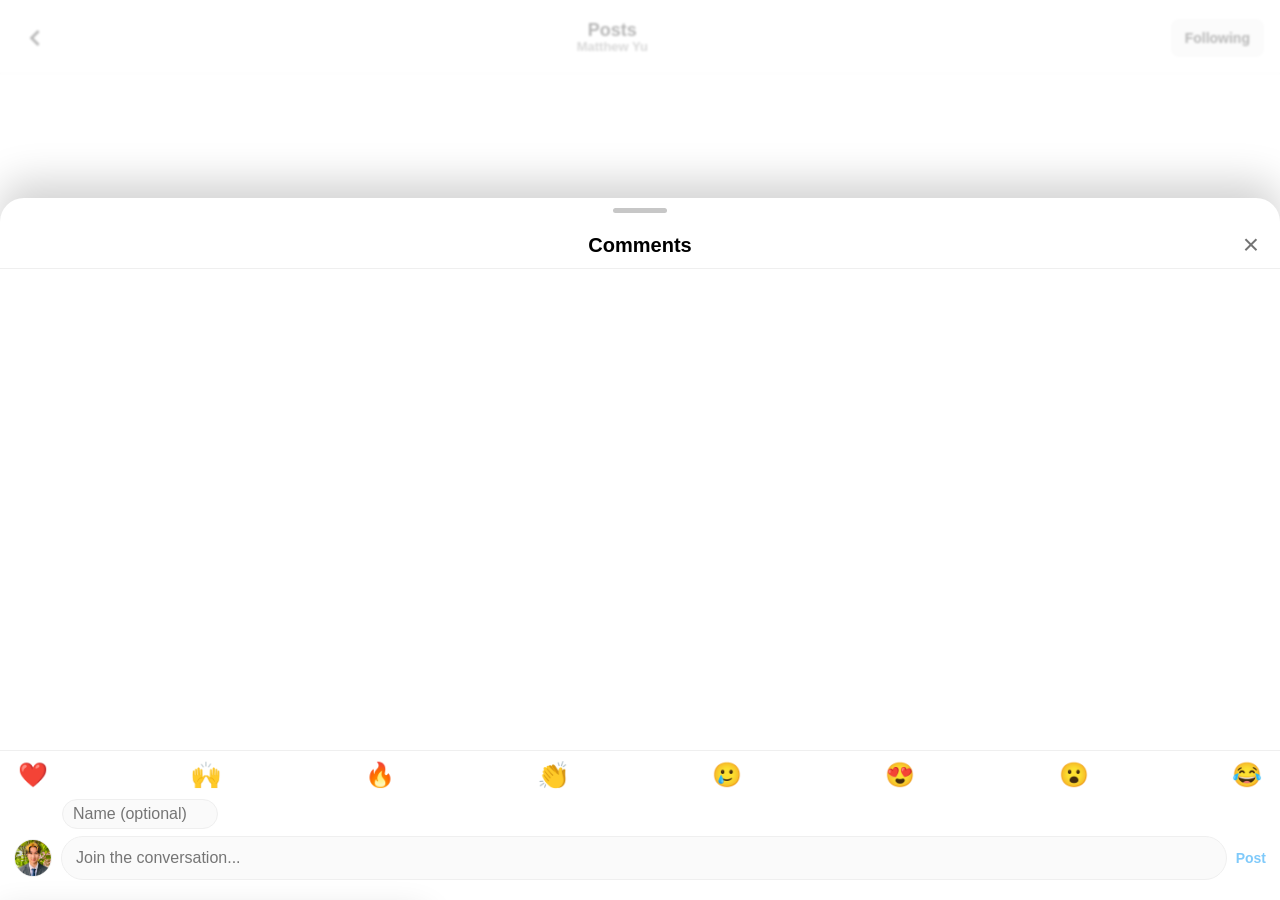
==== index.html @ 0cb87149 "Redesign about section" ====
<!DOCTYPE html>
<html lang="en">
<head>
  <meta charset="UTF-8">
  <meta name="viewport" content="width=device-width, initial-scale=1.0">
  <title>Matthew Yu • Portfolio</title>
  <link rel="icon" type="image/png" href="favicon.png">
  <link rel="stylesheet" href="style.css?v=20260606-about">
  <!-- Link to Google Fonts for modern typography -->
  <link href="https://fonts.googleapis.com/css2?family=Outfit:wght@300;400;500;600;700&family=Space+Grotesk:wght@400;500;600&display=swap" rel="stylesheet">
</head>
<body>

  <!-- Main Application Wrapper -->
  <div class="app-container">
    
    <!-- LEFT & CENTER: Portfolio Feed -->
    <main class="profile-section">
      <div class="profile-content">
        
        <!-- Profile Header -->
        <header class="profile-header">
          <div class="profile-main-row">
            <!-- Profile picture -->
            <div class="avatar-container">
              <div class="avatar-circle">
                <img class="profile-picture" src="profile_picture.jpg" alt="Matthew Yu profile picture">
              </div>
            </div>
            
            <!-- Profile Text -->
            <div class="profile-info">
              <div class="username-row">
                <h2 class="username">Matthew Yu</h2>
                <button class="btn-icon">
                  <svg viewBox="0 0 24 24" class="more-options-svg">
                    <circle cx="5" cy="12" r="1.5" />
                    <circle cx="12" cy="12" r="1.5" />
                    <circle cx="19" cy="12" r="1.5" />
                  </svg>
                </button>
              </div>
              
              <!-- Bio Name -->
              <div class="bio-container">
                <h1 class="full-name">余宁安 · Matthew Ningan Yu</h1>
              </div>

              <!-- Follower/Post Stats -->
              <ul class="stats-row">
                <li><span class="stat-count">4</span> posts</li>
                <li><span class="stat-count">∞</span> followers</li>
                <li><span class="stat-count">∞</span> following</li>
              </ul>
            </div>
          </div>
          
          <!-- Action Buttons Row (Below PFP and Username info) -->
          <div class="profile-buttons-row">
            <button class="btn btn-following" id="btn-resume">
              Download Resume
              <svg viewBox="0 0 24 24" class="arrow-down-svg"><path d="M12 16.5l-6-6h12z"/></svg>
            </button>
            <button class="btn btn-message" id="btn-dm-open">Message</button>
            <a class="btn btn-social" href="https://github.com/matthewninganyu" target="_blank" rel="noopener noreferrer" aria-label="View GitHub profile" title="GitHub">
              <svg viewBox="0 0 24 24" class="social-icon" aria-hidden="true">
                <path fill="currentColor" d="M12 .5A12 12 0 008.2 23.88c.6.11.82-.26.82-.58v-2.03c-3.34.73-4.04-1.61-4.04-1.61-.55-1.39-1.34-1.76-1.34-1.76-1.09-.75.08-.73.08-.73 1.21.08 1.85 1.24 1.85 1.24 1.07 1.84 2.82 1.31 3.5 1 .11-.78.42-1.31.76-1.61-2.67-.3-5.47-1.33-5.47-5.93 0-1.31.47-2.38 1.24-3.22-.12-.3-.54-1.52.12-3.18 0 0 1.01-.32 3.3 1.23a11.5 11.5 0 016 0c2.29-1.55 3.3-1.23 3.3-1.23.66 1.66.24 2.88.12 3.18.77.84 1.24 1.91 1.24 3.22 0 4.61-2.81 5.63-5.48 5.93.43.37.81 1.1.81 2.22v3.29c0 .32.22.69.82.58A12 12 0 0012 .5z"/>
              </svg>
            </a>
            <a class="btn btn-social" href="https://www.linkedin.com/in/matthew-yu-72019839b/" target="_blank" rel="noopener noreferrer" aria-label="View LinkedIn profile" title="LinkedIn">
              <svg viewBox="0 0 24 24" class="social-icon" aria-hidden="true">
                <path fill="currentColor" d="M20.45 20.45h-3.56v-5.57c0-1.33-.02-3.04-1.85-3.04-1.86 0-2.14 1.45-2.14 2.94v5.67H9.35V9h3.41v1.56h.05c.47-.9 1.64-1.85 3.37-1.85 3.6 0 4.27 2.37 4.27 5.46v6.28zM5.34 7.43a2.06 2.06 0 110-4.12 2.06 2.06 0 010 4.12zM7.12 20.45H3.56V9h3.56v11.45zM22.22 0H1.77C.79 0 0 .77 0 1.72v20.56C0 23.23.79 24 1.77 24h20.45c.98 0 1.78-.77 1.78-1.72V1.72C24 .77 23.2 0 22.22 0z"/>
              </svg>
            </a>
          </div>

          <!-- Bio Text (Matthew Yu Details) -->
          <div class="profile-bio-details">
            <p class="bio-text">
              <strong>Matthew Yu</strong><br>
              Software Engineer • ML & Intelligent Systems<br>
              Building predictive pipelines, RAG frameworks, and interactive models.
            </p>
          </div>
        </header>

        <!-- Feed Grid Tabs Navbar -->
        <div class="feed-tabs">
          <button class="tab-item active" data-tab="posts">
            <svg viewBox="0 0 24 24" class="tab-icon">
              <rect x="3" y="3" width="18" height="18" rx="1" fill="none" stroke="currentColor" stroke-width="2" />
              <line x1="10" y1="3" x2="10" y2="21" stroke="currentColor" stroke-width="2" />
              <line x1="15" y1="3" x2="15" y2="21" stroke="currentColor" stroke-width="2" />
              <line x1="3" y1="10" x2="21" y2="10" stroke="currentColor" stroke-width="2" />
              <line x1="3" y1="15" x2="21" y2="15" stroke="currentColor" stroke-width="2" />
            </svg>
            POSTS
          </button>
          <button class="tab-item" data-tab="about">
            <svg viewBox="0 0 24 24" class="tab-icon">
              <path d="M12 2a5 5 0 100 10 5 5 0 000-10z" fill="none" stroke="currentColor" stroke-width="2"/>
              <path d="M4 22a8 8 0 0116 0" fill="none" stroke="currentColor" stroke-width="2" />
            </svg>
            ABOUT
          </button>
        </div>

        <!-- Main Posts Grid -->
        <div class="posts-grid" id="grid-posts">
          <!-- Post 1: ScoreShift -->
          <div class="grid-post-card" data-project="scoreshift">
            <div class="card-media">
              <div class="score-card-bg score-card-logo-cover">
                <div class="score-logo-lockup" aria-label="ScoreShift">
                  <img class="score-logo-icon" src="ScoreShift/logo.png" alt="ScoreShift logo">
                  <span class="score-logo-wordmark">ScoreShift</span>
                </div>
              </div>
            </div>
            <div class="card-overlay">
              <div class="overlay-stat">
                <svg viewBox="0 0 24 24" class="overlay-stat-icon"><path d="M12 21.35l-1.45-1.32C5.4 15.36 2 12.28 2 8.5 2 5.42 4.42 3 7.5 3c1.74 0 3.41.81 4.5 2.09C13.09 3.81 14.76 3 16.5 3 19.58 3 22 5.42 22 8.5c0 3.78-3.4 6.86-8.55 11.54L12 21.35z" fill="currentColor"/></svg>
                <span class="stat-val">1.2k</span>
              </div>

            </div>
          </div>

          <!-- Post 2: HavenIQ HVAC Model -->
          <div class="grid-post-card" data-project="hvac-model">
            <div class="card-media model-theme">
              <div class="model-card-bg">
                <div class="chart-line"></div>
                <div class="chart-dot d1"></div>
                <div class="chart-dot d2"></div>
                <div class="chart-dot d3"></div>
                <div class="r2-badge">R² = 0.949</div>
                <div class="project-tag">XGBoost HVAC</div>
              </div>
            </div>
            <div class="card-overlay">
              <div class="overlay-stat">
                <svg viewBox="0 0 24 24" class="overlay-stat-icon"><path d="M12 21.35l-1.45-1.32C5.4 15.36 2 12.28 2 8.5 2 5.42 4.42 3 7.5 3c1.74 0 3.41.81 4.5 2.09C13.09 3.81 14.76 3 16.5 3 19.58 3 22 5.42 22 8.5c0 3.78-3.4 6.86-8.55 11.54L12 21.35z" fill="currentColor"/></svg>
                <span class="stat-val">840</span>
              </div>

            </div>
          </div>

          <!-- Post 3: HavenIQ HVAC RAG System -->
          <div class="grid-post-card" data-project="hvac-rag">
            <div class="card-media rag-theme">
              <div class="rag-card-bg">
                <div class="vector-network"></div>
                <div class="database-icon"></div>
                <div class="retrieval-query">Vector Search</div>
                <div class="project-tag">HVAC RAG</div>
              </div>
            </div>
            <div class="card-overlay">
              <div class="overlay-stat">
                <svg viewBox="0 0 24 24" class="overlay-stat-icon"><path d="M12 21.35l-1.45-1.32C5.4 15.36 2 12.28 2 8.5 2 5.42 4.42 3 7.5 3c1.74 0 3.41.81 4.5 2.09C13.09 3.81 14.76 3 16.5 3 19.58 3 22 5.42 22 8.5c0 3.78-3.4 6.86-8.55 11.54L12 21.35z" fill="currentColor"/></svg>
                <span class="stat-val">950</span>
              </div>

            </div>
          </div>

          <!-- Post 4: AlphaZero Othello Engine -->
          <div class="grid-post-card" data-project="othello-az">
            <div class="card-media othello-theme">
              <div class="othello-card-bg">
                <div class="othello-board">
                  <div class="ob-cell val-w"></div>
                  <div class="ob-cell val-b"></div>
                  <div class="ob-cell val-b"></div>
                  <div class="ob-cell val-w"></div>
                </div>
                <div class="project-tag">AlphaZero Othello</div>
              </div>
            </div>
            <div class="card-overlay">
              <div class="overlay-stat">
                <svg viewBox="0 0 24 24" class="overlay-stat-icon"><path d="M12 21.35l-1.45-1.32C5.4 15.36 2 12.28 2 8.5 2 5.42 4.42 3 7.5 3c1.74 0 3.41.81 4.5 2.09C13.09 3.81 14.76 3 16.5 3 19.58 3 22 5.42 22 8.5c0 3.78-3.4 6.86-8.55 11.54L12 21.35z" fill="currentColor"/></svg>
                <span class="stat-val">1.5k</span>
              </div>

            </div>
          </div>
        </div>

        <!-- About Me Section -->
        <section class="about-section hidden" id="grid-about">
          <div class="about-hero-card">
            <div class="about-hero-copy">
              <h2>Software Engineer</h2>
              <p>I build machine learning systems, data pipelines, and backend infrastructure.</p>
              <span>Currently studying Computer Engineering at the University of Waterloo.</span>
            </div>
            <div class="about-cube-visual" aria-hidden="true">
              <span class="cube cube-1"></span>
              <span class="cube cube-2"></span>
              <span class="cube cube-3"></span>
              <span class="cube cube-4"></span>
              <span class="cube cube-5"></span>
              <span class="cube cube-6"></span>
              <span class="cube cube-7"></span>
              <span class="cube cube-8"></span>
              <span class="cube cube-9"></span>
            </div>
          </div>

          <div class="about-skill-grid" aria-label="Technical skills">
            <article class="about-skill-card skill-pink">
              <div class="skill-card-heading">
                <span class="skill-icon">ML</span>
                <h3>Machine Learning</h3>
              </div>
              <ul>
                <li>PyTorch</li>
                <li>XGBoost</li>
                <li>Scikit-Learn</li>
                <li>Time-Series Forecasting</li>
              </ul>
            </article>

            <article class="about-skill-card skill-green">
              <div class="skill-card-heading">
                <span class="skill-icon">API</span>
                <h3>Backend Systems</h3>
              </div>
              <ul>
                <li>FastAPI</li>
                <li>Python</li>
                <li>SQL</li>
                <li>REST APIs</li>
              </ul>
            </article>

            <article class="about-skill-card skill-blue">
              <div class="skill-card-heading">
                <span class="skill-icon">CL</span>
                <h3>Cloud &amp; Infra</h3>
              </div>
              <ul>
                <li>AWS Lambda</li>
                <li>ECS</li>
                <li>Docker</li>
                <li>BigQuery</li>
              </ul>
            </article>

            <article class="about-skill-card skill-purple">
              <div class="skill-card-heading">
                <span class="skill-icon">AI</span>
                <h3>AI Applications</h3>
              </div>
              <ul>
                <li>RAG</li>
                <li>LangGraph</li>
                <li>Qdrant</li>
                <li>LLM Workflows</li>
              </ul>
            </article>

            <article class="about-skill-card skill-orange">
              <div class="skill-card-heading">
                <span class="skill-icon">PD</span>
                <h3>Product Development</h3>
              </div>
              <ul>
                <li>Next.js</li>
                <li>Supabase</li>
                <li>Stripe</li>
                <li>Full-Stack Apps</li>
              </ul>
            </article>

            <article class="about-skill-card skill-slate">
              <div class="skill-card-heading">
                <span class="skill-icon">TW</span>
                <h3>Tools &amp; Workflow</h3>
              </div>
              <ul>
                <li>Git / GitHub</li>
                <li>Docker</li>
                <li>Postman</li>
                <li>CI/CD</li>
              </ul>
            </article>
          </div>
        </section>

        <!-- Footer Links Area -->
        <footer class="site-footer">
          <div class="footer-links">
            <a href="#">Projects</a>
            <a href="#">Experience</a>
            <a href="#">Machine Learning</a>
            <a href="#">Backend Systems</a>
            <a href="#">Research</a>
            <a href="#">Resume</a>
            <a href="#">Contact</a>
            <a href="https://github.com/matthewninganyu" target="_blank" rel="noopener noreferrer">GitHub</a>
            <a href="https://www.linkedin.com/in/matthew-yu-72019839b/" target="_blank" rel="noopener noreferrer">LinkedIn</a>
            <a href="#">Portfolio Notes</a>
          </div>
          <div class="footer-copyright">
            <span>&copy; 2026 Matthew Yu Portfolio</span>
          </div>
        </footer>

      </div>
    </main>

    <div class="chat-drawer-backdrop" id="chat-drawer-backdrop" aria-hidden="true"></div>

    <!-- RIGHT: Portfolio Chatbot Drawer -->
    <aside class="chat-sidebar" id="dm-chatbot" aria-hidden="true">
      <div class="chat-header">
        <div class="header-user-info">
          <!-- Back arrow closes the chat drawer -->
          <button class="btn-icon" id="btn-dm-close" aria-label="Close chat">
            <svg viewBox="0 0 24 24" class="nav-arrow-svg"><path d="M15.41 16.58L10.83 12l4.58-4.58L14 6l-6 6 6 6z" fill="currentColor"/></svg>
          </button>
          
          <div class="chat-avatar-circle">
            <img class="profile-picture" src="profile_picture.jpg" alt="Matthew Yu profile picture">
          </div>
          
          <div class="header-text">
            <span class="header-username">Matthew Yu</span>
            <span class="header-status"><span class="online-dot"></span>Online</span>
          </div>
        </div>
        
        <div class="header-controls">
          <button class="btn-icon">
            <svg viewBox="0 0 24 24" class="dm-action-icon"><path d="M12 2A10 10 0 1022 12 10 10 0 0012 2zm0 18a8 8 0 118-8 8 8 0 01-8 8zm1-13h-2v6h2zm0 8h-2v2h2z" fill="currentColor"/></svg>
          </button>
        </div>
      </div>

      <!-- Messages Stream -->
      <div class="messages-container" id="chat-messages">
        
        <!-- Welcome Card/Profile Header in DM -->
        <div class="chat-profile-card">
          <div class="chat-card-avatar">
            <img class="profile-picture" src="profile_picture.jpg" alt="Matthew Yu profile picture">
          </div>
          <h3>Matthew Yu</h3>
          <p class="sub-profile-label">Matthew Yu • Portfolio Assistant</p>
          <span class="chat-badge">∞ followers • 4 posts</span>
          <button class="btn-chat-action" id="btn-view-profile-dm">View Profile</button>
        </div>

        <!-- Time stamp divider -->
        <div class="chat-time-divider">TODAY, 12:00 AM</div>

        <!-- Initial Message from Bot -->
        <div class="message msg-received">
          <div class="msg-avatar">
            <img class="profile-picture" src="profile_picture.jpg" alt="Matthew Yu profile picture">
          </div>
          <div class="msg-bubble">
            Hi! I am Matthew's RAG portfolio assistant. Ask me anything about his technical experience, or ask questions about these projects:<br><br>
            • <strong>ScoreShift</strong> (Music Transposition)<br>
            • <strong>HavenIQ HVAC Model</strong> (XGBoost/PyTorch)<br>
            • <strong>HavenIQ HVAC RAG</strong> (Qdrant anomaly explainer)<br>
            • <strong>AlphaZero Othello Engine</strong>
          </div>
        </div>

      </div>

      <!-- Bottom Chat Input Panel -->
      <div class="chat-input-bar">
        <button class="input-action-btn" id="btn-chat-emoji" data-emoji-target="chat-input-field" aria-label="Choose emoji">
          <svg viewBox="0 0 24 24" class="input-svg-icon"><path d="M12 2a10 10 0 1010 10A10 10 0 0012 2zm0 18a8 8 0 118-8 8 8 0 01-8 8zm0-13a2.5 2.5 0 100 5 2.5 2.5 0 000-5zm-5 7.5a1 1 0 00-.8 1.6C7.5 17.8 9.6 19 12 19s4.5-1.2 5.8-2.9a1 1 0 00-.8-1.6z" fill="currentColor"/></svg>
        </button>
        <input type="text" id="chat-input-field" placeholder="Message..." autocomplete="off">
        
        <div class="input-right-actions">
          <button class="input-action-btn">
            <svg viewBox="0 0 24 24" class="input-svg-icon"><path d="M12 14a3 3 0 100-6 3 3 0 000 6zm5-6h-1.2l-.7-1.4A1 1 0 0014.2 6H9.8a1 1 0 00-.9.6L8.2 8H7a3 3 0 00-3 3v6a3 3 0 003 3h10a3 3 0 003-3v-6a3 3 0 00-3-3z" fill="currentColor"/></svg>
          </button>
          <button class="input-action-btn" id="btn-like-chat">
            <svg viewBox="0 0 24 24" class="input-svg-icon"><path d="M12 21.35l-1.45-1.32C5.4 15.36 2 12.28 2 8.5 2 5.42 4.42 3 7.5 3c1.74 0 3.41.81 4.5 2.09C13.09 3.81 14.76 3 16.5 3 19.58 3 22 5.42 22 8.5c0 3.78-3.4 6.86-8.55 11.54z" fill="currentColor"/></svg>
          </button>
        </div>
      </div>
    </aside>

  </div>

  <!-- OVERLAY DIALOG: Detailed Post Modal -->
  <div class="modal-overlay hidden" id="project-modal">
    <!-- Close button outside modal -->
    <button class="modal-close-btn" id="btn-modal-close">&times;</button>
    <button class="post-nav-btn post-nav-prev" id="btn-post-prev" aria-label="Previous post">
      <svg viewBox="0 0 24 24" class="post-nav-svg"><path d="M15.41 16.58L10.83 12l4.58-4.58L14 6l-6 6 6 6z" fill="currentColor"/></svg>
    </button>
    <button class="post-nav-btn post-nav-next" id="btn-post-next" aria-label="Next post">
      <svg viewBox="0 0 24 24" class="post-nav-svg"><path d="M8.59 16.58L13.17 12 8.59 7.41 10 6l6 6-6 6z" fill="currentColor"/></svg>
    </button>
    
    <div class="modal-wrapper">
      
      <!-- LEFT PANEL: Technical Image/Slide Gallery -->
      <div class="modal-media-panel">
        
        <!-- Slides Container -->
        <div class="carousel-container" id="modal-carousel-slides">
          <!-- Slides injected dynamically by JS -->
        </div>

        <!-- Left/Right Nav Arrows -->
        <button class="carousel-nav-btn nav-left" id="btn-carousel-left">
          <svg viewBox="0 0 24 24" class="arrow-svg"><path d="M15.41 16.58L10.83 12l4.58-4.58L14 6l-6 6 6 6z" fill="currentColor"/></svg>
        </button>
        <button class="carousel-nav-btn nav-right" id="btn-carousel-right">
          <svg viewBox="0 0 24 24" class="arrow-svg"><path d="M8.59 16.58L13.17 12 8.59 7.41 10 6l6 6-6 6z" fill="currentColor"/></svg>
        </button>

        <!-- Indicator dots at the bottom -->
        <div class="carousel-indicator-dots" id="modal-carousel-dots">
          <!-- Dots injected dynamically -->
        </div>

      </div>

      <!-- RIGHT PANEL: Information & Comments Feed -->
      <div class="modal-details-panel">
        <!-- Header -->
        <div class="details-header">
          <div class="header-user-avatar">
            <img class="profile-picture" src="profile_picture.jpg" alt="Matthew Yu profile picture">
          </div>
          <div class="header-username-info">
            <span class="dt-username">Matthew Yu</span>
            <span class="bullet-dot">&bull;</span>
            <button class="btn-inline-follow" id="btn-modal-follow">Following</button>
          </div>
          <button class="btn-icon">
            <svg viewBox="0 0 24 24" class="more-options-svg">
              <circle cx="5" cy="12" r="1.5" />
              <circle cx="12" cy="12" r="1.5" />
              <circle cx="19" cy="12" r="1.5" />
            </svg>
          </button>
        </div>

        <div class="details-comments-feed" id="modal-comments-feed" aria-live="polite">
          <div class="approved-comments-list" id="modal-approved-comments"></div>
        </div>

        <!-- Interactions & Statistics -->
        <div class="details-interactions">
          <div class="action-buttons-row">
            <div class="action-left">
              <button class="btn-icon-interact" id="btn-modal-like">
                <svg viewBox="0 0 24 24" class="heart-svg" id="modal-heart-svg"><path d="M12 21.35l-1.45-1.32C5.4 15.36 2 12.28 2 8.5 2 5.42 4.42 3 7.5 3c1.74 0 3.41.81 4.5 2.09C13.09 3.81 14.76 3 16.5 3 19.58 3 22 5.42 22 8.5c0 3.78-3.4 6.86-8.55 11.54L12 21.35z" fill="none" stroke="currentColor" stroke-width="2"/></svg>
              </button>
              <button class="btn-icon-interact">
                <svg viewBox="0 0 24 24" class="share-svg"><path d="M22 2L11 13M22 2l-7 20-4-9-9-4 20-7z" fill="none" stroke="currentColor" stroke-width="2"/></svg>
              </button>
            </div>
            <button class="btn-icon-interact" id="btn-modal-bookmark">
              <svg viewBox="0 0 24 24" class="bookmark-svg" id="modal-bookmark-svg"><path d="M19 21l-7-5-7 5V5a2 2 0 012-2h10a2 2 0 012 2z" fill="none" stroke="currentColor" stroke-width="2"/></svg>
            </button>
          </div>
          <div class="likes-count" id="modal-likes-count">Liked by luc4s.l1 and 108 others</div>
          <div class="post-date" id="modal-post-date">May 2, 2026</div>
        </div>

        <!-- Add Comment Panel -->
        <div class="comment-author-row">
          <input type="text" id="modal-comment-author" placeholder="Name (optional)" maxlength="30" autocomplete="name">
        </div>
        <div class="details-comment-input">
          <button class="smiley-btn" id="btn-comment-emoji" data-emoji-target="modal-comment-field" aria-label="Choose emoji">
            <svg viewBox="0 0 24 24" class="smiley-svg" aria-hidden="true">
              <circle cx="12" cy="12" r="9" fill="none" stroke="currentColor" stroke-width="2"/>
              <circle cx="9" cy="10" r="1.2" fill="currentColor"/>
              <circle cx="15" cy="10" r="1.2" fill="currentColor"/>
              <path d="M8.5 14.5c1 1.2 2.1 1.8 3.5 1.8s2.5-.6 3.5-1.8" fill="none" stroke="currentColor" stroke-width="1.8" stroke-linecap="round"/>
            </svg>
          </button>
          <input class="comment-honeypot" type="text" id="modal-comment-website" tabindex="-1" autocomplete="off" aria-hidden="true">
          <input type="text" id="modal-comment-field" placeholder="Add a comment...">
          <button class="post-comment-btn" id="btn-modal-post-comment">Post</button>
        </div>
        <div class="comment-submit-status" id="comment-submit-status" aria-live="polite"></div>

      </div>

    </div>
  </div>

  <!-- MOBILE: Instagram-style vertical post viewer -->
  <div class="mobile-post-viewer hidden" id="mobile-post-viewer" aria-hidden="true">
    <div class="mobile-post-topbar">
      <button class="mobile-icon-btn" id="btn-mobile-post-close" aria-label="Back to profile">
        <svg viewBox="0 0 24 24" class="mobile-back-svg"><path d="M15.41 16.58L10.83 12l4.58-4.58L14 6l-6 6 6 6z" fill="currentColor"/></svg>
      </button>
      <div class="mobile-post-title">
        <strong>Posts</strong>
        <span>Matthew Yu</span>
      </div>
      <button class="btn btn-mobile-follow">Following</button>
    </div>
    <div class="mobile-post-feed" id="mobile-post-feed"></div>
  </div>

  <!-- MOBILE: Comments bottom sheet -->
  <div class="mobile-comments-backdrop hidden" id="mobile-comments-backdrop"></div>
  <section class="mobile-comments-sheet hidden" id="mobile-comments-sheet" aria-label="Comments" aria-hidden="true">
    <div class="mobile-sheet-handle" aria-hidden="true"></div>
    <div class="mobile-comments-header">
      <h2>Comments</h2>
      <button class="mobile-icon-btn" id="btn-mobile-comments-close" aria-label="Close comments">&times;</button>
    </div>
    <div class="mobile-comments-list" id="mobile-comments-list" aria-live="polite"></div>
    <div class="mobile-comment-composer">
      <div class="mobile-emoji-strip" aria-label="Quick emoji reactions">
        <button type="button" data-mobile-emoji="❤️">❤️</button>
        <button type="button" data-mobile-emoji="🙌">🙌</button>
        <button type="button" data-mobile-emoji="🔥">🔥</button>
        <button type="button" data-mobile-emoji="👏">👏</button>
        <button type="button" data-mobile-emoji="🥲">🥲</button>
        <button type="button" data-mobile-emoji="😍">😍</button>
        <button type="button" data-mobile-emoji="😮">😮</button>
        <button type="button" data-mobile-emoji="😂">😂</button>
      </div>
      <div class="mobile-comment-author-row">
        <input type="text" id="mobile-comment-author" placeholder="Name (optional)" maxlength="30" autocomplete="name">
      </div>
      <div class="mobile-comment-input-row">
        <img class="profile-picture mobile-composer-avatar" src="profile_picture.jpg" alt="Matthew Yu profile picture">
        <input class="comment-honeypot" type="text" id="mobile-comment-website" tabindex="-1" autocomplete="off" aria-hidden="true">
        <input type="text" id="mobile-comment-field" placeholder="Join the conversation...">
        <button class="post-comment-btn" id="btn-mobile-post-comment">Post</button>
      </div>
      <div class="comment-submit-status mobile-comment-status" id="mobile-comment-submit-status" aria-live="polite"></div>
    </div>
  </section>

  <!-- Reusable Emoji Picker -->
  <div class="emoji-picker hidden" id="emoji-picker" role="dialog" aria-label="Emoji picker">
    <div class="emoji-search-wrap">
      <svg viewBox="0 0 24 24" class="emoji-search-icon"><path d="M21 21l-4.35-4.35M10.5 18a7.5 7.5 0 100-15 7.5 7.5 0 000 15z" fill="none" stroke="currentColor" stroke-width="2" stroke-linecap="round"/></svg>
      <input type="text" id="emoji-search" placeholder="Search emoji" autocomplete="off">
    </div>
    <div class="emoji-scroll" id="emoji-scroll"></div>
  </div>

  <!-- Core application logic script -->
  <script src="app.js?v=20260606-about"></script>
</body>
</html>
---- style.css ----
/* Portfolio Web Light Theme Custom Styling */
:root {
  --bg-primary: #ffffff;
  --bg-secondary: #fafafa;
  --border-primary: #dbdbdb;
  --border-secondary: #efefef;
  --text-primary: #000000;
  --text-secondary: #737373;
  --link-color: #00376b;
  --accent-color: #0095f6;
  --accent-hover: #1877f2;
  --btn-bg: #efefef;
  --btn-hover: #dbdbdb;
  --mobile-browser-bottom-buffer: 64px;
  
  --system-font: -apple-system, BlinkMacSystemFont, "Segoe UI", Roboto, Helvetica, Arial, sans-serif;
  --header-font: 'Outfit', sans-serif;
  --code-font: 'Space Grotesk', monospace;
  
  --sidebar-width: 380px;
}

* {
  box-sizing: border-box;
  margin: 0;
  padding: 0;
}

body {
  font-family: var(--system-font);
  background-color: var(--bg-primary);
  color: var(--text-primary);
  overflow-x: hidden;
  height: 100vh;
}

/* App Container Layout */
.app-container {
  display: flex;
  width: 100vw;
  height: 100vh;
  overflow: hidden;
}

/* Left & Center Profile Feed Page */
.profile-section {
  flex: 1;
  height: 100vh;
  overflow-y: auto;
  background-color: var(--bg-primary);
  display: flex;
  justify-content: center;
  padding-bottom: 50px;
}

.profile-content {
  width: 100%;
  max-width: none;
  padding: 30px 96px 0;
}

/* Profile Header */
.profile-header {
  display: flex;
  flex-direction: column;
  max-width: 935px;
  width: 100%;
  margin: 0 auto 44px;
}

.profile-main-row {
  display: flex;
  align-items: center;
  width: 100%;
}

.avatar-container {
  flex-shrink: 0;
  display: flex;
  justify-content: center;
  align-items: center;
  margin-right: 30px;
}

.avatar-circle {
  width: 150px;
  height: 150px;
  border-radius: 50%;
  background-color: var(--border-secondary);
  border: 1px solid var(--border-primary);
  overflow: hidden;
  display: flex;
  justify-content: center;
  align-items: center;
}

.avatar-svg {
  width: 90px;
  height: 90px;
}

.profile-picture {
  width: 100%;
  height: 100%;
  display: block;
  object-fit: cover;
  object-position: center 35%;
}

.profile-info {
  flex-grow: 1;
  display: flex;
  flex-direction: column;
  justify-content: center;
}

.username-row {
  display: flex;
  align-items: center;
  margin-bottom: 12px;
  gap: 8px;
}

/* Action Buttons Row (Below PFP and Username info) */
.profile-buttons-row {
  display: flex;
  flex-wrap: wrap;
  gap: 8px;
  width: 100%;
  margin: 20px 0 16px;
}

.profile-buttons-row .btn {
  flex: 1;
  padding: 10px 16px; /* Slightly taller for a more premium tap area */
}

.profile-bio-details {
  width: 100%;
  margin-top: 4px;
}

.username {
  font-family: var(--header-font);
  font-size: 28px;
  font-weight: 300;
  line-height: 1.15;
  letter-spacing: 0;
  margin-right: 12px;
  overflow-wrap: anywhere;
}

.btn {
  border: none;
  border-radius: 8px;
  padding: 7px 16px;
  font-weight: 600;
  font-size: 14px;
  cursor: pointer;
  display: inline-flex;
  align-items: center;
  justify-content: center;
  transition: background-color 0.2s ease;
}

.btn-following {
  background-color: var(--btn-bg);
  color: var(--text-primary);
}

.btn-following:hover {
  background-color: var(--btn-hover);
}

.arrow-down-svg {
  width: 12px;
  height: 12px;
  margin-left: 6px;
  fill: currentColor;
}

.btn-message {
  background-color: var(--btn-bg);
  color: var(--text-primary);
}

.btn-message:hover {
  background-color: var(--btn-hover);
}

.btn-social {
  flex: 0 0 44px !important;
  width: 44px;
  min-width: 44px;
  padding: 10px !important;
  background-color: var(--btn-bg);
  color: var(--text-primary);
  text-decoration: none;
}

.btn-social:hover {
  background-color: var(--btn-hover);
}

.social-icon {
  width: 19px;
  height: 19px;
  display: block;
}

.btn-icon {
  background: none;
  border: none;
  cursor: pointer;
  padding: 8px;
  display: flex;
  align-items: center;
  justify-content: center;
  color: var(--text-primary);
}

.more-options-svg {
  width: 24px;
  height: 24px;
  fill: currentColor;
}

/* Stats Row */
.stats-row {
  display: flex;
  list-style: none;
  margin-bottom: 20px;
  gap: 40px;
  font-size: 16px;
}

.stat-count {
  font-weight: 600;
}

/* Bio */
.full-name {
  font-size: 16px;
  font-weight: 600;
  margin-bottom: 4px;
}

.bio-text {
  font-size: 14px;
  line-height: 1.5;
  color: var(--text-primary);
}

.bio-text span {
  color: var(--text-secondary);
}

/* Tabs */
.feed-tabs {
  display: flex;
  justify-content: center;
  border-top: 1px solid var(--border-secondary);
  margin-bottom: 0;
  gap: 60px;
}

.tab-item {
  background: none;
  border: none;
  border-top: 1px solid transparent;
  padding: 18px 0;
  font-size: 12px;
  font-weight: 600;
  letter-spacing: 1px;
  cursor: pointer;
  display: flex;
  align-items: center;
  gap: 6px;
  color: var(--text-secondary);
  margin-top: -1px;
  transition: color 0.2s ease;
}

.tab-item.active {
  border-top: 1px solid var(--text-primary);
  color: var(--text-primary);
}

.tab-icon {
  width: 12px;
  height: 12px;
}

/* Grid Layout */
.posts-grid {
  display: grid;
  grid-template-columns: repeat(3, minmax(0, 1fr));
  gap: 1px;
  padding-bottom: 60px;
}

.grid-post-card {
  position: relative;
  aspect-ratio: 1 / 1;
  background-color: var(--bg-secondary);
  cursor: pointer;
  overflow: hidden;
  transition: filter 0.2s ease;
}

.grid-post-card::after {
  content: "";
  position: absolute;
  top: 12px;
  right: 12px;
  width: 17px;
  height: 17px;
  border: 2px solid #ffffff;
  border-radius: 3px;
  box-shadow: -4px 4px 0 -1px #ffffff;
  opacity: 0.95;
  pointer-events: none;
}

/* Overlay on Hover */
.card-overlay {
  position: absolute;
  top: 0;
  left: 0;
  right: 0;
  bottom: 0;
  background-color: rgba(0, 0, 0, 0.3);
  display: flex;
  justify-content: center;
  align-items: center;
  gap: 30px;
  opacity: 0;
  transition: opacity 0.2s ease;
  color: #ffffff;
  font-weight: 600;
}

.grid-post-card:hover .card-overlay {
  opacity: 1;
}

.overlay-stat {
  display: flex;
  align-items: center;
  gap: 7px;
}

.overlay-stat-icon {
  width: 20px;
  height: 20px;
  fill: currentColor;
}

.stat-val {
  font-size: 16px;
}

/* Project Themed Media Cards */
.card-media {
  width: 100%;
  height: 100%;
  display: flex;
  justify-content: center;
  align-items: center;
  position: relative;
}

.project-tag {
  display: none;
  position: absolute;
  bottom: 12px;
  left: 12px;
  background-color: rgba(0, 0, 0, 0.7);
  color: #ffffff;
  padding: 4px 8px;
  border-radius: 4px;
  font-size: 11px;
  font-weight: 600;
  text-transform: uppercase;
  letter-spacing: 0.5px;
}

/* ScoreShift Visual Theme */
.music-theme {
  background: linear-gradient(135deg, #ff9a9e 0%, #fecfef 99%, #fecfef 100%);
}

.score-card-bg {
  width: 100%;
  height: 100%;
  position: relative;
  display: flex;
  justify-content: center;
  align-items: center;
}

.score-card-logo-cover {
  background-color: #f6f6f8;
  padding: clamp(18px, 4vw, 34px);
}

.score-logo-lockup {
  display: flex;
  align-items: center;
  justify-content: center;
  gap: clamp(8px, 2vw, 14px);
  max-width: 100%;
  min-width: 0;
}

.score-logo-icon {
  width: clamp(34px, 9vw, 58px);
  height: clamp(34px, 9vw, 58px);
  display: block;
  flex-shrink: 0;
  object-fit: contain;
}

.score-logo-wordmark {
  color: #6c63ff;
  font-family: var(--header-font);
  font-size: clamp(23px, 5.8vw, 43px);
  font-weight: 700;
  line-height: 1;
  letter-spacing: 0;
  white-space: nowrap;
}

.score-card-logo-cover .musical-note,
.score-card-logo-cover .project-tag {
  display: none;
}

.stave-lines {
  position: absolute;
  width: 80%;
  height: 40px;
  border-top: 1px solid rgba(0,0,0,0.15);
  border-bottom: 1px solid rgba(0,0,0,0.15);
  display: flex;
  flex-direction: column;
  justify-content: space-evenly;
}

.stave-lines::before, .stave-lines::after {
  content: '';
  height: 1px;
  background-color: rgba(0,0,0,0.15);
}

.musical-note {
  font-size: 64px;
  position: relative;
  z-index: 2;
  filter: drop-shadow(2px 4px 6px rgba(0,0,0,0.1));
}

.c-note {
  transform: translate(-20px, -10px);
}

.f-note {
  transform: translate(25px, 15px) rotate(15deg);
}

/* HVAC Model Visual Theme */
.model-theme {
  background: linear-gradient(135deg, #a1c4fd 0%, #c2e9fb 100%);
}

.model-card-bg {
  width: 100%;
  height: 100%;
  position: relative;
  display: flex;
  justify-content: center;
  align-items: center;
}

.chart-line {
  position: absolute;
  width: 70%;
  height: 4px;
  background-color: var(--accent-color);
  transform: rotate(-15deg);
  box-shadow: 0 4px 10px rgba(0, 149, 246, 0.4);
}

.chart-dot {
  position: absolute;
  width: 14px;
  height: 14px;
  background-color: #ffffff;
  border: 3px solid var(--accent-color);
  border-radius: 50%;
}

.chart-dot.d1 { transform: translate(-60px, 15px); }
.chart-dot.d2 { transform: translate(0, 0); }
.chart-dot.d3 { transform: translate(60px, -15px); }

.r2-badge {
  position: absolute;
  top: 15px;
  right: 15px;
  background-color: #ffffff;
  color: var(--text-primary);
  border: 1px solid var(--border-primary);
  padding: 4px 8px;
  border-radius: 12px;
  font-size: 11px;
  font-weight: 700;
  font-family: var(--code-font);
}

/* HVAC RAG Visual Theme */
.rag-theme {
  background: linear-gradient(135deg, #cfd9df 0%, #e2ebf0 100%);
}

.rag-card-bg {
  width: 100%;
  height: 100%;
  position: relative;
  display: flex;
  justify-content: center;
  align-items: center;
}

.retrieval-query {
  font-family: var(--code-font);
  font-size: 14px;
  font-weight: 500;
  background: #ffffff;
  color: #333333;
  padding: 8px 12px;
  border-radius: 6px;
  border: 1px solid var(--border-primary);
  box-shadow: 0 6px 15px rgba(0,0,0,0.06);
}

/* Othello Visual Theme */
.othello-theme {
  background: linear-gradient(135deg, #134e5e 0%, #71b280 100%);
}

.othello-card-bg {
  width: 100%;
  height: 100%;
  position: relative;
  display: flex;
  justify-content: center;
  align-items: center;
}

.othello-board {
  display: grid;
  grid-template-columns: repeat(2, 45px);
  grid-template-rows: repeat(2, 45px);
  gap: 3px;
  background-color: #0b3d2c;
  padding: 6px;
  border-radius: 4px;
  box-shadow: 0 8px 24px rgba(0,0,0,0.2);
}

.ob-cell {
  background-color: #1e6d4f;
  border-radius: 2px;
  display: flex;
  justify-content: center;
  align-items: center;
  position: relative;
}

.ob-cell::after {
  content: '';
  width: 32px;
  height: 32px;
  border-radius: 50%;
  box-shadow: inset -1px -2px 4px rgba(0,0,0,0.4);
}

.ob-cell.val-w::after {
  background-color: #ffffff;
}

.ob-cell.val-b::after {
  background-color: #111111;
}

/* About Me */
.about-section {
  padding: 34px 0 64px;
}

.about-hero-card {
  min-height: 205px;
  display: grid;
  grid-template-columns: minmax(0, 1.45fr) minmax(160px, 0.8fr);
  align-items: center;
  gap: 24px;
  margin-bottom: 26px;
  padding: 26px 30px;
  border: 1px solid rgba(219, 219, 219, 0.78);
  border-radius: 8px;
  background:
    radial-gradient(circle at 88% 20%, rgba(117, 99, 255, 0.16), transparent 30%),
    linear-gradient(135deg, #ffffff 0%, #f7fbff 48%, #fff5f7 100%);
  box-shadow: 0 14px 32px rgba(15, 23, 42, 0.06);
  overflow: hidden;
}

.about-hero-copy {
  min-width: 0;
}

.about-hero-copy h2 {
  font-family: var(--header-font);
  font-size: 26px;
  font-weight: 700;
  line-height: 1.12;
  margin-bottom: 12px;
  color: var(--text-primary);
}

.about-hero-copy p {
  max-width: 480px;
  font-size: 15px;
  font-weight: 600;
  line-height: 1.45;
  color: #111827;
  margin-bottom: 16px;
}

.about-hero-copy span {
  display: block;
  max-width: 450px;
  font-size: 13px;
  line-height: 1.5;
  color: #3f4655;
}

.about-cube-visual {
  position: relative;
  height: 150px;
  min-width: 170px;
}

.cube {
  position: absolute;
  width: 34px;
  height: 34px;
  border-radius: 5px;
  transform: rotate(45deg);
  background: linear-gradient(135deg, #d9c7ff 0%, #7c5cff 48%, #3a8cff 100%);
  box-shadow: 0 10px 18px rgba(92, 83, 255, 0.22);
}

.cube::before,
.cube::after {
  content: "";
  position: absolute;
  inset: 0;
  border-radius: inherit;
}

.cube::before {
  background: linear-gradient(135deg, rgba(255,255,255,0.58), transparent 56%);
}

.cube::after {
  box-shadow: inset -8px -8px 14px rgba(29, 78, 216, 0.18);
}

.cube-1 { top: 8px; left: 78px; }
.cube-2 { top: 42px; left: 44px; background: linear-gradient(135deg, #c6d6ff, #7b61ff 54%, #2778ff); }
.cube-3 { top: 42px; left: 112px; }
.cube-4 { top: 76px; left: 10px; background: linear-gradient(135deg, #d8f0ff, #4ea0ff 45%, #6d4dff); }
.cube-5 { top: 76px; left: 78px; background: linear-gradient(135deg, #eee6ff, #8f6eff 50%, #355dff); }
.cube-6 { top: 76px; left: 146px; background: linear-gradient(135deg, #c8e4ff, #7d70ff 52%, #4846e8); }
.cube-7 { top: 110px; left: 44px; background: linear-gradient(135deg, #a8dcff, #3e8dff 50%, #6751f3); }
.cube-8 { top: 110px; left: 112px; background: linear-gradient(135deg, #e7dbff, #7357ff 48%, #2d65ff); }
.cube-9 { top: 110px; left: 180px; background: linear-gradient(135deg, #f0e9ff, #9c79ff 52%, #6862f2); }

.about-skill-grid {
  display: grid;
  grid-template-columns: repeat(3, minmax(0, 1fr));
  gap: 14px;
}

.about-skill-card {
  min-height: 156px;
  padding: 17px 17px 16px;
  border: 1px solid var(--border-secondary);
  border-radius: 8px;
  background-color: #ffffff;
  box-shadow: 0 8px 18px rgba(15, 23, 42, 0.035);
}

.skill-card-heading {
  display: flex;
  align-items: center;
  gap: 9px;
  margin-bottom: 13px;
}

.skill-icon {
  width: 24px;
  height: 24px;
  display: inline-flex;
  align-items: center;
  justify-content: center;
  border-radius: 7px;
  font-family: var(--code-font);
  font-size: 9px;
  font-weight: 700;
  letter-spacing: 0;
}

.about-skill-card h3 {
  font-family: var(--header-font);
  font-size: 13px;
  font-weight: 700;
  line-height: 1.2;
  color: #111827;
}

.about-skill-card ul {
  list-style: none;
  display: grid;
  gap: 7px;
}

.about-skill-card li {
  position: relative;
  padding-left: 11px;
  font-size: 12px;
  line-height: 1.35;
  color: #1f2937;
}

.about-skill-card li::before {
  content: "";
  position: absolute;
  left: 0;
  top: 0.68em;
  width: 4px;
  height: 4px;
  border-radius: 50%;
  background-color: currentColor;
}

.skill-pink .skill-icon { color: #e11d8f; background-color: #fff0f8; }
.skill-green .skill-icon { color: #16a34a; background-color: #effdf4; }
.skill-blue .skill-icon { color: #2563eb; background-color: #eff6ff; }
.skill-purple .skill-icon { color: #7c3aed; background-color: #f5f0ff; }
.skill-orange .skill-icon { color: #ea580c; background-color: #fff7ed; }
.skill-slate .skill-icon { color: #475569; background-color: #f1f5f9; }
}

.hidden {
  display: none !important;
}

/* Footer Section */
.site-footer {
  margin-top: 40px;
  padding: 24px 0;
  text-align: center;
  font-size: 12px;
  color: var(--text-secondary);
  border-top: 1px solid var(--border-secondary);
}

.footer-links {
  display: flex;
  flex-wrap: wrap;
  justify-content: center;
  gap: 16px;
  margin-bottom: 16px;
}

.footer-links a {
  color: var(--text-secondary);
  text-decoration: none;
}

.footer-links a:hover {
  text-decoration: underline;
}

.footer-copyright {
  display: flex;
  justify-content: center;
  gap: 20px;
  align-items: center;
}

.language-dropdown {
  cursor: pointer;
  display: flex;
  align-items: center;
  gap: 4px;
}

.chevron-down-small {
  width: 14px;
  height: 14px;
}

/* RIGHT: Direct Message (DM) Chat Panel */
.chat-sidebar {
  position: fixed;
  top: 0;
  right: -100%;
  width: var(--sidebar-width);
  max-width: 420px;
  min-height: 100vh;
  height: 100vh;
  height: 100dvh;
  border-left: 1px solid var(--border-primary);
  background-color: var(--bg-primary);
  display: flex;
  flex-direction: column;
  overflow: hidden;
  z-index: 120;
  box-shadow: -10px 0 30px rgba(0,0,0,0.1);
  transition: right 0.3s cubic-bezier(0.4, 0, 0.2, 1);
}

.chat-sidebar.open {
  right: 0;
}

.chat-drawer-backdrop {
  position: fixed;
  inset: 0;
  background-color: rgba(0, 0, 0, 0.28);
  opacity: 0;
  visibility: hidden;
  pointer-events: none;
  transition: opacity 0.25s ease, visibility 0s linear 0.25s;
  z-index: 119;
}

.chat-drawer-backdrop.open {
  opacity: 1;
  visibility: visible;
  pointer-events: auto;
  transition-delay: 0s;
}

.chat-header {
  height: 75px;
  flex-shrink: 0;
  border-bottom: 1px solid var(--border-primary);
  display: flex;
  justify-content: space-between;
  align-items: center;
  padding: 0 20px;
}

.header-user-info {
  display: flex;
  align-items: center;
  gap: 12px;
}

.chat-avatar-circle {
  width: 44px;
  height: 44px;
  border-radius: 50%;
  background-color: var(--border-secondary);
  border: 1px solid var(--border-primary);
  overflow: hidden;
  display: flex;
  justify-content: center;
  align-items: center;
}

.header-text {
  display: flex;
  flex-direction: column;
}

.header-username {
  font-weight: 600;
  font-size: 16px;
}

.header-status {
  font-size: 12px;
  color: var(--text-secondary);
  display: inline-flex;
  align-items: center;
  gap: 5px;
}

.online-dot {
  width: 8px;
  height: 8px;
  border-radius: 50%;
  background-color: #22c55e;
  box-shadow: 0 0 0 2px var(--bg-primary);
  flex-shrink: 0;
}

.dm-action-icon {
  width: 24px;
  height: 24px;
  color: var(--text-primary);
}

#btn-dm-close {
  width: 40px;
  height: 40px;
  flex: 0 0 40px;
  border-radius: 50%;
}

.nav-arrow-svg {
  width: 24px;
  height: 24px;
  display: block;
}

/* Messages Stream */
.messages-container {
  flex: 1;
  min-height: 0;
  overflow-y: auto;
  padding: 20px;
  display: flex;
  flex-direction: column;
  gap: 16px;
}

/* Welcome Card in Chat */
.chat-profile-card {
  display: flex;
  flex-direction: column;
  align-items: center;
  padding: 24px 10px;
  text-align: center;
  border-bottom: 1px solid var(--border-secondary);
}

.chat-card-avatar {
  width: 96px;
  height: 96px;
  border-radius: 50%;
  background-color: var(--border-secondary);
  border: 1px solid var(--border-primary);
  overflow: hidden;
  display: flex;
  justify-content: center;
  align-items: center;
  margin-bottom: 16px;
}

.chat-profile-card h3 {
  font-family: var(--header-font);
  font-size: 20px;
  font-weight: 500;
  margin-bottom: 4px;
}

.sub-profile-label {
  font-size: 14px;
  color: var(--text-secondary);
  margin-bottom: 8px;
}

.chat-badge {
  font-size: 12px;
  color: var(--text-secondary);
  margin-bottom: 16px;
}

.btn-chat-action {
  border: none;
  background-color: var(--btn-bg);
  color: var(--text-primary);
  font-weight: 600;
  font-size: 14px;
  border-radius: 8px;
  padding: 6px 16px;
  cursor: pointer;
  transition: background-color 0.2s ease;
}

.btn-chat-action:hover {
  background-color: var(--btn-hover);
}

.chat-time-divider {
  align-self: center;
  font-size: 11px;
  font-weight: 600;
  color: var(--text-secondary);
  margin: 12px 0;
  letter-spacing: 0.5px;
}

/* Bubbles */
.message {
  display: flex;
  gap: 8px;
  max-width: 85%;
}

.msg-received {
  align-self: flex-start;
}

.msg-sent {
  align-self: flex-end;
  flex-direction: row-reverse;
}

.msg-avatar {
  width: 28px;
  height: 28px;
  border-radius: 50%;
  background-color: var(--border-secondary);
  border: 1px solid var(--border-primary);
  overflow: hidden;
  display: flex;
  justify-content: center;
  align-items: center;
  flex-shrink: 0;
}

.msg-avatar .avatar-svg {
  width: 18px;
  height: 18px;
}

.msg-bubble {
  padding: 12px 16px;
  border-radius: 22px;
  font-size: 14px;
  line-height: 1.4;
  word-break: break-word;
}

.msg-received .msg-bubble {
  background-color: var(--border-secondary);
  color: var(--text-primary);
  border-bottom-left-radius: 4px;
}

.msg-sent .msg-bubble {
  background: linear-gradient(135deg, var(--accent-color) 0%, #1d82f6 100%);
  color: #ffffff;
  border-bottom-right-radius: 4px;
}

/* DM Input Bar */
.chat-input-bar {
  padding: 16px 20px;
  flex-shrink: 0;
  display: flex;
  align-items: center;
  gap: 12px;
  border-top: 1px solid var(--border-primary);
}

.input-action-btn {
  background: none;
  border: none;
  cursor: pointer;
  color: var(--text-primary);
  display: flex;
  align-items: center;
}

.input-svg-icon {
  width: 24px;
  height: 24px;
}

#chat-input-field {
  flex: 1;
  min-width: 0;
  border: 1px solid var(--border-primary);
  border-radius: 22px;
  padding: 10px 16px;
  font-size: 14px;
  outline: none;
  background-color: transparent;
  color: var(--text-primary);
}

#chat-input-field:focus {
  border-color: var(--btn-hover);
}

.input-right-actions {
  display: flex;
  gap: 12px;
}

/* Floating Emoji Picker */
.emoji-picker {
  position: fixed;
  width: min(426px, calc(100vw - 16px));
  max-height: min(460px, calc(100vh - 24px));
  background-color: var(--bg-primary);
  border: 1px solid var(--border-secondary);
  border-radius: 6px;
  box-shadow: 0 14px 35px rgba(0, 0, 0, 0.16);
  z-index: 220;
  overflow: hidden;
}

.emoji-picker::after {
  content: "";
  position: absolute;
  bottom: -8px;
  right: 28px;
  width: 16px;
  height: 16px;
  background-color: var(--bg-primary);
  border-right: 1px solid var(--border-secondary);
  border-bottom: 1px solid var(--border-secondary);
  transform: rotate(45deg);
}

.emoji-search-wrap {
  margin: 14px 10px 10px;
  height: 48px;
  border: 1px solid var(--border-secondary);
  border-radius: 24px;
  background-color: #f6f7f8;
  display: flex;
  align-items: center;
  gap: 10px;
  padding: 0 14px;
}

.emoji-search-icon {
  width: 18px;
  height: 18px;
  color: var(--text-secondary);
  flex-shrink: 0;
}

#emoji-search {
  flex: 1;
  border: none;
  outline: none;
  background-color: transparent;
  color: var(--text-primary);
  font-size: 16px;
}

.emoji-section-label {
  padding: 6px 4px 8px;
  color: #7a828e;
  font-size: 14px;
  font-weight: 700;
}

.emoji-scroll {
  max-height: 318px;
  overflow-y: auto;
  padding: 0 14px 12px;
}

.emoji-section {
  margin-bottom: 8px;
}

.emoji-grid {
  display: grid;
  grid-template-columns: repeat(8, 1fr);
  gap: 3px;
}

.emoji-option {
  height: 42px;
  border: none;
  border-radius: 6px;
  background: none;
  cursor: pointer;
  font-size: 30px;
  line-height: 1;
  display: flex;
  align-items: center;
  justify-content: center;
}

.emoji-option:hover {
  background-color: var(--border-secondary);
}

.emoji-empty {
  color: var(--text-secondary);
  font-size: 14px;
  padding: 28px 0;
  text-align: center;
}

/* Typing Indicator Animation */
.typing-indicator {
  display: flex;
  gap: 4px;
  padding: 8px 12px;
}

.typing-dot {
  width: 6px;
  height: 6px;
  background-color: var(--text-secondary);
  border-radius: 50%;
  animation: typing-bounce 1s infinite ease-in-out;
}

.typing-dot:nth-child(2) { animation-delay: 0.2s; }
.typing-dot:nth-child(3) { animation-delay: 0.4s; }

@keyframes typing-bounce {
  0%, 100% { transform: translateY(0); }
  50% { transform: translateY(-4px); }
}


/* OVERLAY MODAL: Portfolio Detail Panel */
.modal-overlay {
  position: fixed;
  top: 0;
  left: 0;
  right: 0;
  bottom: 0;
  background-color: rgba(0, 0, 0, 0.65);
  display: flex;
  justify-content: center;
  align-items: center;
  z-index: 100;
  padding: 40px;
}

.modal-close-btn {
  position: absolute;
  top: 20px;
  right: 20px;
  background: none;
  border: none;
  color: #ffffff;
  font-size: 40px;
  font-weight: 300;
  cursor: pointer;
  line-height: 1;
  z-index: 101;
}

.post-nav-btn {
  position: absolute;
  top: 50%;
  transform: translateY(-50%);
  width: 44px;
  height: 44px;
  border-radius: 50%;
  border: none;
  background-color: rgba(255, 255, 255, 0.94);
  color: #111111;
  cursor: pointer;
  display: flex;
  align-items: center;
  justify-content: center;
  box-shadow: 0 8px 22px rgba(0, 0, 0, 0.22);
  z-index: 101;
  transition: transform 0.18s ease, background-color 0.18s ease;
}

.post-nav-btn:hover {
  background-color: #ffffff;
  transform: translateY(-50%) scale(1.06);
}

.post-nav-prev {
  left: 32px;
}

.post-nav-next {
  right: 32px;
}

.post-nav-svg {
  width: 26px;
  height: 26px;
}

.modal-wrapper {
  background-color: var(--bg-primary);
  width: 100%;
  max-width: 935px;
  height: 100%;
  max-height: 600px;
  display: flex;
  border-radius: 4px;
  overflow: hidden;
}

/* Left Media Slider Panel */
.modal-media-panel {
  flex: 1.4;
  background-color: #000000;
  position: relative;
  display: flex;
  align-items: center;
  justify-content: center;
  overflow: hidden;
}

.carousel-container {
  width: 100%;
  height: 100%;
  display: flex;
  transition: transform 0.3s ease-out;
}

.carousel-slide {
  width: 100%;
  height: 100%;
  flex-shrink: 0;
  display: flex;
  justify-content: center;
  align-items: center;
  color: #ffffff;
  position: relative;
}

/* Carousel controls */
.carousel-nav-btn {
  position: absolute;
  top: 50%;
  transform: translateY(-50%);
  width: 32px;
  height: 32px;
  border-radius: 50%;
  background-color: rgba(255, 255, 255, 0.95);
  color: #111111;
  border: none;
  cursor: pointer;
  display: flex;
  justify-content: center;
  align-items: center;
  box-shadow: 0 4px 10px rgba(0,0,0,0.15);
  z-index: 5;
  transition: opacity 0.2s ease;
}

.carousel-nav-btn:hover {
  background-color: #ffffff;
}

.carousel-nav-btn.nav-left { left: 16px; }
.carousel-nav-btn.nav-right { right: 16px; }

.carousel-nav-btn.disabled {
  display: none !important;
}

.arrow-svg {
  width: 18px;
  height: 18px;
  fill: currentColor;
}

.carousel-indicator-dots {
  position: absolute;
  bottom: 20px;
  display: flex;
  gap: 6px;
  z-index: 5;
}

.dot {
  width: 6px;
  height: 6px;
  border-radius: 50%;
  background-color: rgba(255, 255, 255, 0.4);
  transition: background-color 0.2s ease;
}

.dot.active {
  background-color: #ffffff;
}

/* Interactive Project Slide Designs inside Modal */

/* Slide 1 Cover Graphic Layouts */
.slide-cover-root {
  width: 100%;
  height: 100%;
  display: flex;
  flex-direction: column;
  justify-content: center;
  align-items: center;
  padding: 40px;
  text-align: center;
  background-size: cover;
  background-position: center;
}

.slide-cover-title {
  font-family: var(--header-font);
  font-size: 38px;
  font-weight: 700;
  margin-bottom: 12px;
  letter-spacing: -1px;
}

.slide-cover-subtitle {
  font-size: 16px;
  color: rgba(255, 255, 255, 0.85);
  margin-bottom: 24px;
  max-width: 400px;
}

.slide-tech-badges {
  display: flex;
  flex-wrap: wrap;
  justify-content: center;
  gap: 8px;
}

.tech-badge {
  background-color: rgba(255, 255, 255, 0.15);
  backdrop-filter: blur(4px);
  color: #ffffff;
  padding: 5px 12px;
  border-radius: 12px;
  font-size: 12px;
  font-weight: 600;
}

/* Product screenshot slides */
.project-image-slide {
  width: 100%;
  height: 100%;
  background: #0b0f19;
  color: #ffffff;
  display: flex;
  flex-direction: column;
  justify-content: center;
  align-items: center;
  padding: 26px;
  gap: 16px;
}

.project-screenshot {
  width: 100%;
  max-height: calc(100% - 74px);
  object-fit: contain;
  display: block;
  border-radius: 8px;
  background-color: #ffffff;
  box-shadow: 0 18px 45px rgba(0, 0, 0, 0.35);
}

.workflow-caption {
  width: min(100%, 560px);
  display: flex;
  align-items: center;
  justify-content: center;
  gap: 10px;
  color: #ffffff;
  text-align: center;
  line-height: 1.3;
}

.workflow-caption span,
.score-compare-panel span {
  flex-shrink: 0;
  border-radius: 999px;
  background-color: rgba(255, 255, 255, 0.14);
  border: 1px solid rgba(255, 255, 255, 0.18);
  color: #ffffff;
  padding: 5px 10px;
  font-size: 11px;
  font-weight: 700;
  letter-spacing: 0.3px;
  text-transform: uppercase;
}

.workflow-caption strong {
  font-size: 13px;
  font-weight: 600;
  color: rgba(255, 255, 255, 0.88);
}

.score-before-after {
  width: 100%;
  height: 100%;
  background: #111827;
  color: #ffffff;
  display: grid;
  grid-template-columns: repeat(2, minmax(0, 1fr));
  gap: 16px;
  padding: 24px;
}

.score-compare-panel {
  min-width: 0;
  min-height: 0;
  display: flex;
  flex-direction: column;
  align-items: center;
  gap: 10px;
}

.score-compare-panel img {
  width: 100%;
  height: calc(100% - 34px);
  object-fit: contain;
  display: block;
  border-radius: 8px;
  background-color: #ffffff;
  box-shadow: 0 16px 38px rgba(0, 0, 0, 0.28);
}

.scoreshift-architecture {
  color: #ffffff;
}

.scoreshift-architecture h4 {
  color: #ffffff;
  margin-bottom: 2px;
  font-family: var(--header-font);
}

.scoreshift-architecture .flow-chart {
  gap: 10px;
}

.scoreshift-architecture .flow-node {
  color: rgba(255, 255, 255, 0.9);
  padding: 8px 14px;
}

.scoreshift-architecture .flow-node::after {
  bottom: -16px;
}

/* Code Viewer Slide */
.code-viewer-panel {
  width: 100%;
  height: 100%;
  background-color: #0b0f19;
  font-family: var(--code-font);
  display: flex;
  flex-direction: column;
  padding: 20px;
}

.code-header {
  display: flex;
  justify-content: space-between;
  align-items: center;
  padding-bottom: 12px;
  border-bottom: 1px solid rgba(255, 255, 255, 0.08);
  margin-bottom: 16px;
}

.code-title {
  color: rgba(255,255,255,0.6);
  font-size: 13px;
  display: flex;
  align-items: center;
  gap: 8px;
}

.code-window-dots {
  display: flex;
  gap: 6px;
}

.cwd {
  width: 10px;
  height: 10px;
  border-radius: 50%;
}

.cwd.red { background-color: #ff5f56; }
.cwd.yellow { background-color: #ffbd2e; }
.cwd.green { background-color: #27c93f; }

.code-content-block {
  flex: 1;
  overflow: auto;
  color: #a9b1d6;
  font-size: 12px;
  line-height: 1.6;
  text-align: left;
}

.code-comment { color: #565f89; font-style: italic; }
.code-keyword { color: #bb9af3; }
.code-function { color: #7de0f2; }
.code-string { color: #9ece6a; }

/* HVAC Diagram Slide */
.slide-diagram-root {
  width: 100%;
  height: 100%;
  background-color: #1a202c;
  color: #ffffff;
  display: flex;
  flex-direction: column;
  justify-content: center;
  align-items: center;
  padding: 30px;
  gap: 20px;
}

.flow-chart {
  display: flex;
  flex-direction: column;
  gap: 16px;
  width: 80%;
}

.flow-node {
  background-color: rgba(255, 255, 255, 0.05);
  border: 1px solid rgba(255, 255, 255, 0.1);
  border-radius: 8px;
  color: rgba(255, 255, 255, 0.9);
  padding: 10px 16px;
  text-align: center;
  font-size: 13px;
  position: relative;
}

.flow-node::after {
  content: '↓';
  position: absolute;
  bottom: -20px;
  left: 50%;
  transform: translateX(-50%);
  color: rgba(255,255,255,0.3);
  font-size: 14px;
}

.flow-node:last-child::after {
  display: none;
}

.flow-node strong {
  color: var(--accent-color);
}

/* RAG Visual DB Slide */
.slide-database-root {
  width: 100%;
  height: 100%;
  background-color: #0f172a;
  color: #ffffff;
  display: flex;
  flex-direction: column;
  justify-content: center;
  align-items: center;
  padding: 40px;
  gap: 30px;
}

.db-grid {
  display: grid;
  grid-template-columns: repeat(3, 1fr);
  gap: 12px;
  width: 90%;
}

.db-cell {
  background-color: rgba(255,255,255,0.03);
  border: 1px solid rgba(255,255,255,0.08);
  border-radius: 6px;
  color: rgba(255, 255, 255, 0.9);
  padding: 12px 8px;
  text-align: center;
  font-size: 11px;
}

.db-cell.matched {
  border-color: #10b981;
  background-color: rgba(16, 185, 129, 0.1);
  box-shadow: 0 0 15px rgba(16, 185, 129, 0.2);
}

.db-match-label {
  color: #10b981;
  font-weight: bold;
  font-size: 10px;
  text-transform: uppercase;
  margin-top: 4px;
}

/* Stave Notation Slide */
.slide-stave-root {
  width: 100%;
  height: 100%;
  background-color: #f7f9fa;
  color: #1a1a1a;
  display: flex;
  flex-direction: column;
  justify-content: center;
  align-items: center;
  padding: 40px;
}

.stave-wrapper {
  width: 90%;
  background-color: #ffffff;
  border-radius: 6px;
  padding: 24px;
  box-shadow: 0 4px 20px rgba(0,0,0,0.05);
}

.notation-stave {
  position: relative;
  height: 60px;
  border-top: 1px solid #000;
  border-bottom: 1px solid #000;
  display: flex;
  flex-direction: column;
  justify-content: space-evenly;
  margin-bottom: 20px;
}

.notation-stave::before, .notation-stave::after {
  content: '';
  height: 1px;
  background-color: #000;
}

.clef-symbol {
  position: absolute;
  left: 10px;
  font-size: 36px;
  top: 50%;
  transform: translateY(-50%);
}

.notation-note {
  position: absolute;
  font-size: 24px;
  top: 40%;
}

.notation-note.n1 { left: 80px; top: 30%; }
.notation-note.n2 { left: 140px; top: 50%; }
.notation-note.n3 { left: 200px; top: 20%; }

/* Right Details Info Panel */
.modal-details-panel {
  flex: 1;
  display: flex;
  flex-direction: column;
  background-color: var(--bg-primary);
  border-left: 1px solid var(--border-secondary);
  min-height: 0;
}

.details-header {
  height: 60px;
  border-bottom: 1px solid var(--border-secondary);
  display: flex;
  align-items: center;
  padding: 0 16px;
}

.header-user-avatar {
  width: 32px;
  height: 32px;
  border-radius: 50%;
  background-color: var(--border-secondary);
  border: 1px solid var(--border-primary);
  overflow: hidden;
  display: flex;
  justify-content: center;
  align-items: center;
  margin-right: 12px;
}

.header-user-avatar .avatar-svg {
  width: 20px;
  height: 20px;
}

.header-username-info {
  flex: 1;
  display: flex;
  align-items: flex-end;
  gap: 6px;
}

.dt-username {
  font-weight: 600;
  font-size: 14px;
  line-height: 1.2;
}

.bullet-dot {
  color: var(--text-secondary);
  font-size: 12px;
  line-height: 1;
  align-self: center;
}

.btn-inline-follow {
  background: none;
  border: none;
  padding: 0;
  font-weight: 600;
  font-size: 14px;
  line-height: 1.2;
  color: var(--text-primary);
  cursor: pointer;
  display: inline-flex;
  align-items: center;
  transform: translateY(2px);
}

.btn-inline-follow:hover {
  color: var(--text-secondary);
}

/* Scrollable Comments Feed inside Modal */
.details-comments-feed {
  flex: 1;
  min-height: 0;
  overflow-y: auto;
  padding: 16px;
  display: flex;
  flex-direction: column;
  gap: 14px;
}

.approved-comments-list {
  display: flex;
  flex-direction: column;
  gap: 14px;
}

.comment-row {
  display: flex;
  gap: 12px;
  font-size: 14px;
  line-height: 1.4;
}

.comment-avatar {
  width: 32px;
  height: 32px;
  border-radius: 50%;
  background-color: var(--border-secondary);
  border: 1px solid var(--border-primary);
  overflow: hidden;
  display: flex;
  justify-content: center;
  align-items: center;
  flex-shrink: 0;
}

.comment-avatar .avatar-svg {
  width: 20px;
  height: 20px;
}

.comment-avatar-text {
  width: 32px;
  height: 32px;
  border-radius: 50%;
  background: linear-gradient(135deg, #f97316, #fb7185);
  color: #ffffff;
  font-weight: 600;
  font-size: 12px;
  display: flex;
  justify-content: center;
  align-items: center;
  flex-shrink: 0;
  text-transform: uppercase;
  box-shadow: inset 0 0 0 1px rgba(255, 255, 255, 0.22), 0 1px 2px rgba(0, 0, 0, 0.12);
  text-shadow: 0 1px 1px rgba(0, 0, 0, 0.18);
}

.avatar-theme-0 { background: linear-gradient(135deg, #f97316, #fb7185); }
.avatar-theme-1 { background: linear-gradient(135deg, #14b8a6, #22c55e); }
.avatar-theme-2 { background: linear-gradient(135deg, #3b82f6, #06b6d4); }
.avatar-theme-3 { background: linear-gradient(135deg, #8b5cf6, #ec4899); }
.avatar-theme-4 { background: linear-gradient(135deg, #f59e0b, #ef4444); }
.avatar-theme-5 { background: linear-gradient(135deg, #6366f1, #0ea5e9); }
.avatar-theme-6 { background: linear-gradient(135deg, #10b981, #84cc16); }
.avatar-theme-7 { background: linear-gradient(135deg, #64748b, #a855f7); }

.comment-content {
  flex: 1;
}

.comment-user {
  font-weight: 600;
  margin-right: 6px;
}

.comment-body {
  word-break: break-word;
}

.comment-body p {
  margin-bottom: 8px;
}

.comment-meta {
  display: flex;
  gap: 12px;
  font-size: 12px;
  color: var(--text-secondary);
  margin-top: 4px;
}

/* Interactions & Stats inside Modal */
.details-interactions {
  padding: 12px 16px;
  border-top: 1px solid var(--border-secondary);
  border-bottom: 1px solid var(--border-secondary);
}

.action-buttons-row {
  display: flex;
  justify-content: space-between;
  align-items: center;
  margin-bottom: 8px;
}

.action-left {
  display: flex;
  gap: 16px;
}

.btn-icon-interact {
  background: none;
  border: none;
  cursor: pointer;
  color: var(--text-primary);
  display: flex;
  align-items: center;
  transition: transform 0.1s ease;
}

.btn-icon-interact:active {
  transform: scale(1.15);
}

.heart-svg, .comment-svg, .share-svg, .bookmark-svg {
  width: 24px;
  height: 24px;
}

.likes-count {
  font-size: 14px;
  font-weight: 600;
  margin-bottom: 4px;
}

.post-date {
  font-size: 10px;
  color: var(--text-secondary);
  text-transform: uppercase;
  letter-spacing: 0.5px;
}

.modal-details-spacer {
  flex: 1 1 auto;
  min-height: 16px;
}

/* Write comment field inside Modal */
.comment-author-row {
  padding: 6px 16px 0 52px;
  border-top: 1px solid var(--border-secondary);
}

#modal-comment-author {
  width: min(158px, 100%);
  border: 1px solid var(--border-secondary);
  border-radius: 6px;
  outline: none;
  font-size: 12px;
  background-color: var(--bg-secondary);
  color: var(--text-primary);
  padding: 5px 8px;
}

#modal-comment-author:focus {
  border-color: var(--border-primary);
  background-color: var(--bg-primary);
}

.details-comment-input {
  height: 46px;
  display: flex;
  align-items: center;
  padding: 0 16px;
  gap: 10px;
}

.comment-honeypot {
  position: absolute;
  left: -9999px;
  width: 1px;
  height: 1px;
  opacity: 0;
  pointer-events: none;
}

.smiley-btn {
  background: none;
  border: none;
  color: var(--text-primary);
  cursor: pointer;
  display: flex;
  align-items: center;
  justify-content: center;
  width: 30px;
  height: 30px;
  padding: 0;
  flex-shrink: 0;
}

.smiley-svg {
  width: 28px;
  height: 28px;
  display: block;
}

#modal-comment-field {
  flex: 1;
  border: none;
  outline: none;
  font-size: 14px;
  background-color: transparent;
  color: var(--text-primary);
}

.post-comment-btn {
  background: none;
  border: none;
  color: var(--accent-color);
  font-weight: 600;
  font-size: 14px;
  cursor: pointer;
  opacity: 0.5;
  transition: opacity 0.2s ease;
}

.post-comment-btn.active {
  opacity: 1;
}

.post-comment-btn:disabled {
  cursor: default;
  opacity: 0.5;
}

.comment-submit-status {
  min-height: 0;
  padding: 0 16px 0 52px;
  font-size: 12px;
  line-height: 1.35;
  color: var(--text-secondary);
}

.comment-submit-status:not(:empty) {
  padding-bottom: 6px;
}

.comment-submit-status.success {
  color: #15803d;
}

.comment-submit-status.error {
  color: #b91c1c;
}

/* Mobile vertical post viewer and comments sheet */
.mobile-post-viewer {
  position: fixed;
  inset: 0;
  z-index: 140;
  background-color: var(--bg-primary);
  color: var(--text-primary);
  display: flex;
  flex-direction: column;
}

.mobile-post-topbar {
  height: 74px;
  padding: 12px 16px 10px;
  border-bottom: 1px solid var(--border-secondary);
  background-color: rgba(255, 255, 255, 0.96);
  backdrop-filter: blur(12px);
  display: flex;
  align-items: center;
  justify-content: space-between;
  flex-shrink: 0;
}

.mobile-icon-btn {
  border: none;
  background: none;
  color: var(--text-primary);
  cursor: pointer;
  display: inline-flex;
  align-items: center;
  justify-content: center;
  width: 38px;
  height: 38px;
  padding: 0;
  flex-shrink: 0;
}

.mobile-back-svg {
  width: 32px;
  height: 32px;
}

.mobile-post-title {
  display: flex;
  flex-direction: column;
  align-items: center;
  line-height: 1.15;
}

.mobile-post-title strong {
  font-size: 18px;
}

.mobile-post-title span {
  font-size: 13px;
  color: var(--text-secondary);
  font-weight: 600;
}

.btn-mobile-follow {
  width: auto;
  min-width: 86px;
  height: 38px;
  padding: 0 14px;
  flex: 0 0 auto;
}

.mobile-post-feed {
  flex: 1;
  min-height: 0;
  overflow-y: auto;
  scroll-behavior: smooth;
  background-color: var(--bg-primary);
}

.mobile-post {
  border-bottom: 10px solid var(--bg-secondary);
  background-color: var(--bg-primary);
}

.mobile-post-userbar {
  height: 58px;
  display: flex;
  align-items: center;
  gap: 10px;
  padding: 9px 14px;
}

.mobile-post-avatar {
  width: 36px;
  height: 36px;
  border-radius: 50%;
  border: 1px solid var(--border-secondary);
  flex-shrink: 0;
}

.mobile-post-usertext {
  flex: 1;
  min-width: 0;
  display: flex;
  flex-direction: column;
  line-height: 1.15;
}

.mobile-post-usertext strong {
  font-size: 15px;
}

.mobile-post-usertext span {
  font-size: 12px;
  color: var(--text-secondary);
  white-space: nowrap;
  overflow: hidden;
  text-overflow: ellipsis;
}

.mobile-post-media {
  width: 100%;
  height: min(72vh, 620px);
  min-height: 430px;
  background-color: var(--bg-secondary);
  overflow: hidden;
  position: relative;
}

.mobile-post-slide-track {
  width: 100%;
  height: 100%;
  display: flex;
  overflow-x: auto;
  overflow-y: hidden;
  scroll-snap-type: x mandatory;
  scroll-behavior: smooth;
  -webkit-overflow-scrolling: touch;
  scrollbar-width: none;
}

.mobile-post-slide-track::-webkit-scrollbar {
  display: none;
}

.mobile-post-slide {
  width: 100%;
  height: 100%;
  flex: 0 0 100%;
  min-width: 100%;
  scroll-snap-align: start;
  overflow: hidden;
  display: flex;
  background-color: var(--bg-secondary);
}

.mobile-post-media .slide-cover-root,
.mobile-post-media .slide-diagram-root,
.mobile-post-media .slide-database-root,
.mobile-post-media .slide-stave-root,
.mobile-post-media .project-image-slide,
.mobile-post-media .score-before-after,
.mobile-post-media .code-viewer-panel {
  width: 100%;
  height: 100%;
  min-height: 100%;
  border-radius: 0;
}

.mobile-post-media .project-image-slide {
  padding: 14px;
  gap: 12px;
}

.mobile-post-media .project-screenshot {
  max-height: calc(100% - 86px);
  border-radius: 6px;
}

.mobile-post-media .workflow-caption {
  flex-direction: column;
  gap: 6px;
  padding: 0 8px;
}

.mobile-post-media .workflow-caption strong {
  font-size: 12px;
}

.mobile-post-media .score-before-after {
  gap: 10px;
  padding: 14px;
}

.mobile-post-media .score-compare-panel {
  gap: 7px;
}

.mobile-post-media .score-compare-panel img {
  height: calc(100% - 31px);
  border-radius: 6px;
}

.mobile-post-media .scoreshift-architecture {
  padding: 18px;
  gap: 12px;
}

.mobile-post-media .scoreshift-architecture h4 {
  font-size: 18px;
}

.mobile-post-media .scoreshift-architecture .flow-chart {
  width: 100%;
  gap: 7px;
}

.mobile-post-media .scoreshift-architecture .flow-node {
  padding: 6px 9px;
  font-size: 11px;
}

.mobile-post-media .scoreshift-architecture .flow-node::after {
  display: none;
}

.mobile-post-media .scoreshift-architecture .slide-tech-badges {
  gap: 5px;
}

.mobile-post-media .scoreshift-architecture .tech-badge {
  padding: 4px 8px;
  font-size: 10px;
}

.mobile-post-media .code-viewer-panel {
  overflow: hidden;
}

.mobile-post-media .code-content-block {
  max-height: none;
  height: 100%;
  overflow: auto;
}

.mobile-slide-dots {
  position: absolute;
  left: 50%;
  bottom: 10px;
  transform: translateX(-50%);
  display: flex;
  gap: 5px;
  padding: 5px 7px;
  border-radius: 999px;
  background-color: rgba(255, 255, 255, 0.72);
  box-shadow: 0 1px 8px rgba(0, 0, 0, 0.08);
}

.mobile-slide-dot {
  width: 5px;
  height: 5px;
  border-radius: 50%;
  background-color: rgba(0, 0, 0, 0.26);
}

.mobile-slide-dot.active {
  background-color: var(--accent-color);
}

.mobile-post-placeholder {
  width: 100%;
  min-height: 420px;
  display: flex;
  align-items: center;
  justify-content: center;
  color: #ffffff;
  font-weight: 700;
  background-color: #111111;
}

.mobile-post-meta {
  padding: 10px 14px 18px;
}

.mobile-post-actions {
  display: flex;
  align-items: center;
  justify-content: space-between;
  margin-bottom: 10px;
}

.mobile-post-actions-left {
  display: flex;
  align-items: center;
  gap: 8px;
  font-weight: 700;
}

.mobile-post-actions .btn-icon-interact {
  width: 30px;
  height: 30px;
  padding: 0;
}

.mobile-post-actions svg {
  width: 28px;
  height: 28px;
}

.mobile-post-caption {
  font-size: 14px;
  line-height: 1.38;
  margin-bottom: 8px;
}

.mobile-view-comments {
  border: none;
  background: none;
  padding: 0;
  color: var(--text-secondary);
  font: inherit;
  font-size: 14px;
  cursor: pointer;
  margin-bottom: 8px;
}

.mobile-comments-backdrop {
  position: fixed;
  inset: 0;
  z-index: 180;
  background-color: rgba(255, 255, 255, 0.72);
  backdrop-filter: blur(1px);
}

.mobile-comments-sheet {
  position: fixed;
  left: 0;
  right: 0;
  bottom: 0;
  z-index: 181;
  height: min(78vh, 720px);
  background-color: var(--bg-primary);
  border-radius: 24px 24px 0 0;
  box-shadow: 0 -16px 40px rgba(0, 0, 0, 0.18);
  display: flex;
  flex-direction: column;
  overflow: hidden;
}

.mobile-sheet-handle {
  width: 54px;
  height: 5px;
  border-radius: 999px;
  background-color: #c7c7c7;
  margin: 10px auto 8px;
  flex-shrink: 0;
}

.mobile-comments-header {
  min-height: 48px;
  display: flex;
  align-items: center;
  justify-content: center;
  border-bottom: 1px solid var(--border-secondary);
  position: relative;
}

.mobile-comments-header h2 {
  font-size: 20px;
  line-height: 1;
}

.mobile-comments-header .mobile-icon-btn {
  position: absolute;
  right: 10px;
  font-size: 28px;
  color: var(--text-secondary);
}

.mobile-comments-list {
  flex: 1;
  min-height: 0;
  overflow-y: auto;
  padding: 16px 16px 12px;
  display: flex;
  flex-direction: column;
  gap: 18px;
}

.mobile-comments-list .comment-row {
  gap: 12px;
}

.mobile-comment-composer {
  flex-shrink: 0;
  border-top: 1px solid var(--border-secondary);
  background-color: var(--bg-primary);
  padding: 8px 14px 14px;
}

.mobile-emoji-strip {
  display: flex;
  align-items: center;
  justify-content: space-between;
  gap: 8px;
  margin-bottom: 8px;
}

.mobile-emoji-strip button {
  border: none;
  background: none;
  font-size: 24px;
  line-height: 1;
  cursor: pointer;
  padding: 4px;
}

.mobile-comment-author-row {
  margin: 0 0 7px 48px;
}

#mobile-comment-author {
  width: min(156px, 100%);
  border: 1px solid var(--border-secondary);
  border-radius: 999px;
  outline: none;
  font-size: 16px;
  background-color: var(--bg-secondary);
  color: var(--text-primary);
  padding: 5px 10px;
}

.mobile-comment-input-row {
  display: flex;
  align-items: center;
  gap: 9px;
}

.mobile-composer-avatar {
  width: 38px;
  height: 38px;
  border-radius: 50%;
  border: 1px solid var(--border-secondary);
  flex-shrink: 0;
}

#mobile-comment-field {
  flex: 1;
  min-width: 0;
  height: 44px;
  border: 1px solid var(--border-secondary);
  border-radius: 999px;
  padding: 0 14px;
  outline: none;
  background-color: var(--bg-secondary);
  color: var(--text-primary);
  font-size: 16px;
}

.mobile-comment-status {
  padding-left: 48px;
  margin-top: 6px;
}


/* RESPONSIVE LAYOUT STYLING */

/* Tablet & Mobile Layout Rules */
@media (max-width: 991px) {
  .app-container {
    flex-direction: column;
  }

  .profile-section {
    height: calc(100vh - 60px); /* Leave room for floating chat button on mobile */
  }

  .chat-sidebar {
    width: 100%;
  }

  .posts-grid {
    grid-template-columns: repeat(3, minmax(0, 1fr));
  }
}

/* Mobile Portrait Layout Adjustments */
@media (max-width: 767px) {
  .chat-sidebar {
    width: 100vw;
    max-width: none;
    min-height: 100vh;
    height: 100vh;
    height: 100dvh;
    border-left: none;
  }

  .chat-header {
    height: 64px;
    padding: 0 12px;
  }

  #btn-dm-close {
    width: 40px;
    height: 40px;
    flex: 0 0 40px;
    border-radius: 50%;
    margin-left: -8px;
  }

  .chat-avatar-circle {
    width: 38px;
    height: 38px;
  }

  .messages-container {
    padding: 14px;
  }

  .chat-input-bar {
    gap: 8px;
    padding: 10px 12px calc(var(--mobile-browser-bottom-buffer) + env(safe-area-inset-bottom));
  }

  .input-right-actions {
    gap: 8px;
    flex-shrink: 0;
  }

  .input-action-btn {
    width: 32px;
    min-width: 32px;
    height: 32px;
    justify-content: center;
    flex-shrink: 0;
  }

  #chat-input-field {
    min-width: 0;
    padding: 9px 13px;
  }

  .emoji-grid {
    grid-template-columns: repeat(7, 1fr);
  }

  .emoji-option {
    height: 38px;
    font-size: 27px;
  }

  .profile-content {
    padding: 12px 14px 0;
  }

  .profile-header {
    margin-bottom: 18px;
  }

  .profile-main-row {
    align-items: center;
    gap: 18px;
  }

  .avatar-container {
    margin-right: 0;
  }

  .avatar-circle {
    width: 92px;
    height: 92px;
  }

  .avatar-svg {
    width: 50px;
    height: 50px;
  }

  .username-row {
    flex-direction: row;
    align-items: center;
    gap: 8px;
    margin-bottom: 10px;
  }

  .username {
    font-size: 22px;
    font-weight: 700;
  }

  .bio-container {
    margin-bottom: 10px;
  }

  .full-name {
    font-size: 14px;
    line-height: 1.25;
  }

  .stats-row {
    display: flex;
    gap: 18px;
    align-items: center;
    justify-content: flex-start;
    margin: 0;
  }

  .stats-row li {
    display: flex;
    flex-direction: column;
    align-items: center;
    font-size: 13px;
    line-height: 1.15;
    white-space: nowrap;
  }

  .stat-count {
    font-size: 17px;
    font-weight: 700;
  }

  .profile-buttons-row {
    display: grid;
    grid-template-columns: 1fr 1fr auto auto;
    gap: 8px;
    margin: 14px 0 12px;
  }

  .profile-buttons-row .btn {
    min-width: 0;
    height: 42px;
    border-radius: 9px;
  }

  .btn-social {
    width: 42px;
    min-width: 42px;
    flex-basis: 42px !important;
  }

  .profile-bio-details {
    margin-top: 0;
  }

  .bio-text {
    font-size: 14px;
    line-height: 1.36;
  }

  #modal-comment-author,
  #modal-comment-field,
  #mobile-comment-author,
  #mobile-comment-field,
  #chat-input-field,
  #emoji-search {
    font-size: 16px;
  }

  .posts-grid {
    gap: 1px;
  }

  .about-section {
    padding: 26px 2px 48px;
  }

  .about-hero-card {
    grid-template-columns: 1fr;
    min-height: 0;
    gap: 12px;
    padding: 20px 18px;
    margin-bottom: 18px;
  }

  .about-hero-copy h2 {
    font-size: 22px;
    margin-bottom: 10px;
  }

  .about-hero-copy p {
    font-size: 14px;
    margin-bottom: 12px;
  }

  .about-hero-copy span {
    font-size: 12px;
  }

  .about-cube-visual {
    width: 182px;
    height: 126px;
    min-width: 0;
    justify-self: end;
    margin-top: -6px;
    transform: scale(0.82);
    transform-origin: right center;
  }

  .about-skill-grid {
    grid-template-columns: 1fr;
    gap: 10px;
  }

  .about-skill-card {
    min-height: 0;
    padding: 16px;
  }

  .about-skill-card h3 {
    font-size: 13px;
  }

  .about-skill-card li {
    font-size: 12px;
  }
  
  .project-tag {
    display: none; /* Hide project text labels on tiny mobile grid covers */
  }

  /* Detailed Post Modal becomes full-width scrollable sheet on mobile */
  .modal-overlay {
    padding: 0;
  }

  .post-nav-btn {
    top: 20vh;
    width: 38px;
    height: 38px;
  }

  .post-nav-prev {
    left: 12px;
  }

  .post-nav-next {
    right: 12px;
  }

  .post-nav-svg {
    width: 22px;
    height: 22px;
  }

  .modal-wrapper {
    flex-direction: column;
    height: 100vh;
    max-height: 100vh;
    border-radius: 0;
  }

  .modal-media-panel {
    flex: none;
    height: 40vh;
  }

  .modal-details-panel {
    flex: 1;
    overflow-y: auto;
  }
}
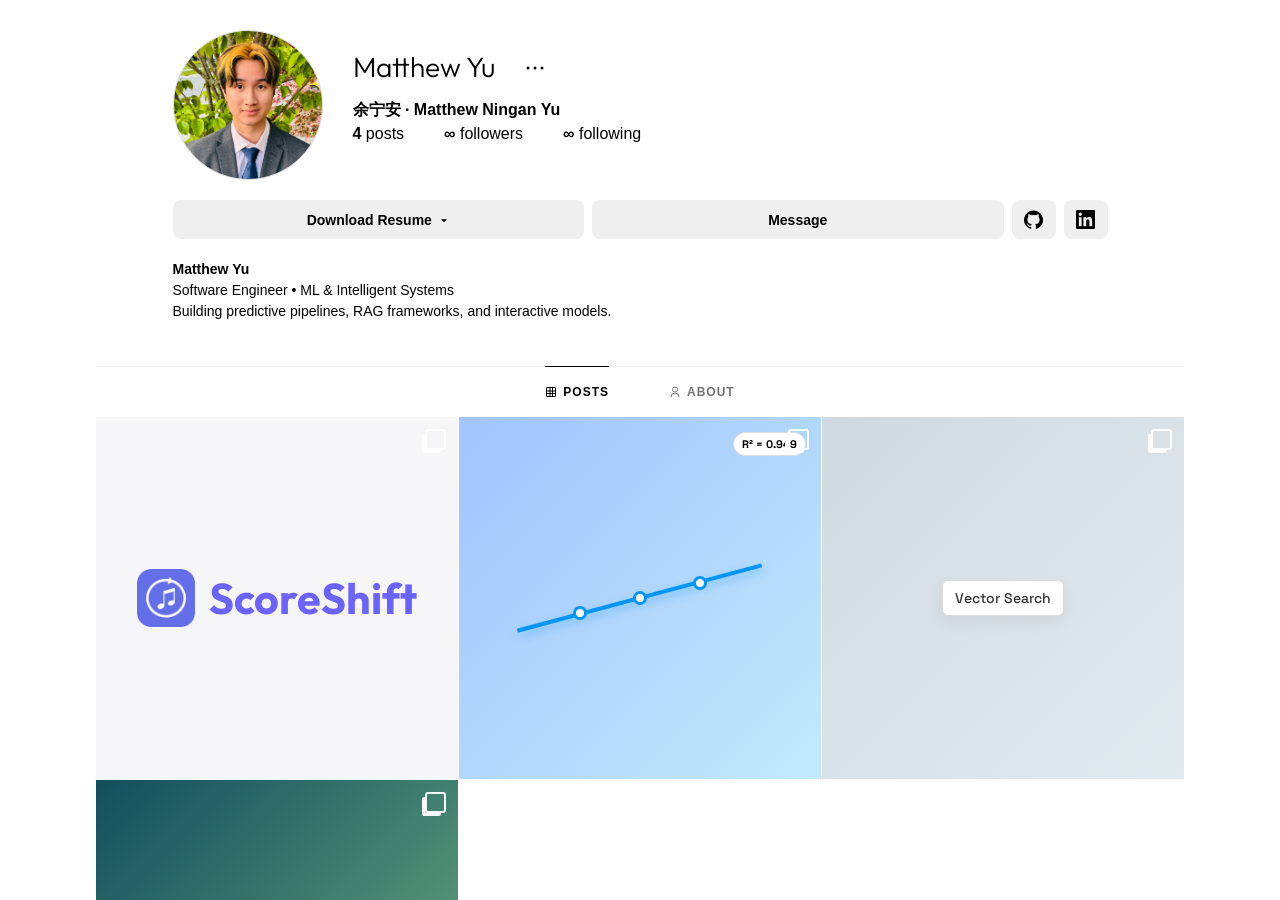
==== commit dc1af891: "Revert "Redesign about section" This reverts commit 0cb87149300e7dc48cee0fecbc24a9cf68f03fb5." ====
--- a/index.html
+++ b/index.html
@@ -5,7 +5,7 @@
   <meta name="viewport" content="width=device-width, initial-scale=1.0">
   <title>Matthew Yu • Portfolio</title>
   <link rel="icon" type="image/png" href="favicon.png">
-  <link rel="stylesheet" href="style.css?v=20260606-about">
+  <link rel="stylesheet" href="style.css">
   <!-- Link to Google Fonts for modern typography -->
   <link href="https://fonts.googleapis.com/css2?family=Outfit:wght@300;400;500;600;700&family=Space+Grotesk:wght@400;500;600&display=swap" rel="stylesheet">
 </head>
@@ -191,103 +191,34 @@
 
         <!-- About Me Section -->
         <section class="about-section hidden" id="grid-about">
-          <div class="about-hero-card">
-            <div class="about-hero-copy">
-              <h2>Software Engineer</h2>
-              <p>I build machine learning systems, data pipelines, and backend infrastructure.</p>
-              <span>Currently studying Computer Engineering at the University of Waterloo.</span>
-            </div>
-            <div class="about-cube-visual" aria-hidden="true">
-              <span class="cube cube-1"></span>
-              <span class="cube cube-2"></span>
-              <span class="cube cube-3"></span>
-              <span class="cube cube-4"></span>
-              <span class="cube cube-5"></span>
-              <span class="cube cube-6"></span>
-              <span class="cube cube-7"></span>
-              <span class="cube cube-8"></span>
-              <span class="cube cube-9"></span>
-            </div>
-          </div>
-
-          <div class="about-skill-grid" aria-label="Technical skills">
-            <article class="about-skill-card skill-pink">
-              <div class="skill-card-heading">
-                <span class="skill-icon">ML</span>
-                <h3>Machine Learning</h3>
-              </div>
-              <ul>
-                <li>PyTorch</li>
-                <li>XGBoost</li>
-                <li>Scikit-Learn</li>
-                <li>Time-Series Forecasting</li>
-              </ul>
-            </article>
-
-            <article class="about-skill-card skill-green">
-              <div class="skill-card-heading">
-                <span class="skill-icon">API</span>
-                <h3>Backend Systems</h3>
-              </div>
-              <ul>
-                <li>FastAPI</li>
-                <li>Python</li>
-                <li>SQL</li>
-                <li>REST APIs</li>
-              </ul>
-            </article>
-
-            <article class="about-skill-card skill-blue">
-              <div class="skill-card-heading">
-                <span class="skill-icon">CL</span>
-                <h3>Cloud &amp; Infra</h3>
-              </div>
-              <ul>
-                <li>AWS Lambda</li>
-                <li>ECS</li>
-                <li>Docker</li>
-                <li>BigQuery</li>
-              </ul>
-            </article>
-
-            <article class="about-skill-card skill-purple">
-              <div class="skill-card-heading">
-                <span class="skill-icon">AI</span>
-                <h3>AI Applications</h3>
-              </div>
-              <ul>
-                <li>RAG</li>
-                <li>LangGraph</li>
-                <li>Qdrant</li>
-                <li>LLM Workflows</li>
-              </ul>
-            </article>
-
-            <article class="about-skill-card skill-orange">
-              <div class="skill-card-heading">
-                <span class="skill-icon">PD</span>
-                <h3>Product Development</h3>
-              </div>
-              <ul>
-                <li>Next.js</li>
-                <li>Supabase</li>
-                <li>Stripe</li>
-                <li>Full-Stack Apps</li>
-              </ul>
-            </article>
-
-            <article class="about-skill-card skill-slate">
-              <div class="skill-card-heading">
-                <span class="skill-icon">TW</span>
-                <h3>Tools &amp; Workflow</h3>
-              </div>
-              <ul>
-                <li>Git / GitHub</li>
-                <li>Docker</li>
-                <li>Postman</li>
-                <li>CI/CD</li>
-              </ul>
-            </article>
+          <p class="about-intro">
+            I am a software engineer focused on machine learning, backend systems, retrieval-augmented generation, and interactive tools that turn complex workflows into something people can actually use.
+          </p>
+
+          <div class="about-info-list">
+            <div class="about-info-row">
+              <h3>What I build</h3>
+              <p>Predictive pipelines, retrieval systems, deployed web apps, and ML/game engines that connect model behavior to practical product experiences.</p>
+            </div>
+            <div class="about-info-row">
+              <h3>How I work</h3>
+              <p>Practical and systems-minded, comfortable moving from data and model design through APIs, deployment, and user-facing interfaces.</p>
+            </div>
+            <div class="about-info-row">
+              <h3>Outside code</h3>
+              <p>Snowboarding, music, and curiosity-driven projects keep me close to the playful side of building things.</p>
+            </div>
+          </div>
+
+          <div class="about-skills" aria-label="Technical skills">
+            <span>Python</span>
+            <span>PyTorch</span>
+            <span>FastAPI</span>
+            <span>JavaScript</span>
+            <span>Docker</span>
+            <span>XGBoost</span>
+            <span>Qdrant</span>
+            <span>Supabase</span>
           </div>
         </section>
 
@@ -556,6 +487,6 @@
   </div>
 
   <!-- Core application logic script -->
-  <script src="app.js?v=20260606-about"></script>
+  <script src="app.js"></script>
 </body>
 </html>
--- a/style.css
+++ b/style.css
@@ -599,169 +599,53 @@
   padding: 34px 0 64px;
 }
 
-.about-hero-card {
-  min-height: 205px;
+.about-intro {
+  max-width: 720px;
+  font-size: 16px;
+  line-height: 1.65;
+  color: var(--text-primary);
+  margin-bottom: 26px;
+}
+
+.about-info-list {
   display: grid;
-  grid-template-columns: minmax(0, 1.45fr) minmax(160px, 0.8fr);
-  align-items: center;
-  gap: 24px;
-  margin-bottom: 26px;
-  padding: 26px 30px;
-  border: 1px solid rgba(219, 219, 219, 0.78);
-  border-radius: 8px;
-  background:
-    radial-gradient(circle at 88% 20%, rgba(117, 99, 255, 0.16), transparent 30%),
-    linear-gradient(135deg, #ffffff 0%, #f7fbff 48%, #fff5f7 100%);
-  box-shadow: 0 14px 32px rgba(15, 23, 42, 0.06);
-  overflow: hidden;
-}
-
-.about-hero-copy {
-  min-width: 0;
-}
-
-.about-hero-copy h2 {
+  gap: 18px;
+  margin-bottom: 28px;
+}
+
+.about-info-row {
+  border-top: 1px solid var(--border-secondary);
+  padding-top: 18px;
+}
+
+.about-info-row h3 {
   font-family: var(--header-font);
-  font-size: 26px;
-  font-weight: 700;
-  line-height: 1.12;
-  margin-bottom: 12px;
-  color: var(--text-primary);
-}
-
-.about-hero-copy p {
-  max-width: 480px;
   font-size: 15px;
   font-weight: 600;
-  line-height: 1.45;
-  color: #111827;
-  margin-bottom: 16px;
-}
-
-.about-hero-copy span {
-  display: block;
-  max-width: 450px;
-  font-size: 13px;
-  line-height: 1.5;
-  color: #3f4655;
-}
-
-.about-cube-visual {
-  position: relative;
-  height: 150px;
-  min-width: 170px;
-}
-
-.cube {
-  position: absolute;
-  width: 34px;
-  height: 34px;
-  border-radius: 5px;
-  transform: rotate(45deg);
-  background: linear-gradient(135deg, #d9c7ff 0%, #7c5cff 48%, #3a8cff 100%);
-  box-shadow: 0 10px 18px rgba(92, 83, 255, 0.22);
-}
-
-.cube::before,
-.cube::after {
-  content: "";
-  position: absolute;
-  inset: 0;
-  border-radius: inherit;
-}
-
-.cube::before {
-  background: linear-gradient(135deg, rgba(255,255,255,0.58), transparent 56%);
-}
-
-.cube::after {
-  box-shadow: inset -8px -8px 14px rgba(29, 78, 216, 0.18);
-}
-
-.cube-1 { top: 8px; left: 78px; }
-.cube-2 { top: 42px; left: 44px; background: linear-gradient(135deg, #c6d6ff, #7b61ff 54%, #2778ff); }
-.cube-3 { top: 42px; left: 112px; }
-.cube-4 { top: 76px; left: 10px; background: linear-gradient(135deg, #d8f0ff, #4ea0ff 45%, #6d4dff); }
-.cube-5 { top: 76px; left: 78px; background: linear-gradient(135deg, #eee6ff, #8f6eff 50%, #355dff); }
-.cube-6 { top: 76px; left: 146px; background: linear-gradient(135deg, #c8e4ff, #7d70ff 52%, #4846e8); }
-.cube-7 { top: 110px; left: 44px; background: linear-gradient(135deg, #a8dcff, #3e8dff 50%, #6751f3); }
-.cube-8 { top: 110px; left: 112px; background: linear-gradient(135deg, #e7dbff, #7357ff 48%, #2d65ff); }
-.cube-9 { top: 110px; left: 180px; background: linear-gradient(135deg, #f0e9ff, #9c79ff 52%, #6862f2); }
-
-.about-skill-grid {
-  display: grid;
-  grid-template-columns: repeat(3, minmax(0, 1fr));
-  gap: 14px;
-}
-
-.about-skill-card {
-  min-height: 156px;
-  padding: 17px 17px 16px;
+  margin-bottom: 6px;
+}
+
+.about-info-row p {
+  max-width: 760px;
+  font-size: 14px;
+  line-height: 1.6;
+  color: var(--text-secondary);
+}
+
+.about-skills {
+  display: flex;
+  flex-wrap: wrap;
+  gap: 8px;
+}
+
+.about-skills span {
   border: 1px solid var(--border-secondary);
-  border-radius: 8px;
-  background-color: #ffffff;
-  box-shadow: 0 8px 18px rgba(15, 23, 42, 0.035);
-}
-
-.skill-card-heading {
-  display: flex;
-  align-items: center;
-  gap: 9px;
-  margin-bottom: 13px;
-}
-
-.skill-icon {
-  width: 24px;
-  height: 24px;
-  display: inline-flex;
-  align-items: center;
-  justify-content: center;
-  border-radius: 7px;
-  font-family: var(--code-font);
-  font-size: 9px;
-  font-weight: 700;
-  letter-spacing: 0;
-}
-
-.about-skill-card h3 {
-  font-family: var(--header-font);
-  font-size: 13px;
-  font-weight: 700;
-  line-height: 1.2;
-  color: #111827;
-}
-
-.about-skill-card ul {
-  list-style: none;
-  display: grid;
-  gap: 7px;
-}
-
-.about-skill-card li {
-  position: relative;
-  padding-left: 11px;
+  background-color: var(--bg-secondary);
+  color: var(--text-primary);
+  border-radius: 6px;
+  padding: 7px 10px;
   font-size: 12px;
-  line-height: 1.35;
-  color: #1f2937;
-}
-
-.about-skill-card li::before {
-  content: "";
-  position: absolute;
-  left: 0;
-  top: 0.68em;
-  width: 4px;
-  height: 4px;
-  border-radius: 50%;
-  background-color: currentColor;
-}
-
-.skill-pink .skill-icon { color: #e11d8f; background-color: #fff0f8; }
-.skill-green .skill-icon { color: #16a34a; background-color: #effdf4; }
-.skill-blue .skill-icon { color: #2563eb; background-color: #eff6ff; }
-.skill-purple .skill-icon { color: #7c3aed; background-color: #f5f0ff; }
-.skill-orange .skill-icon { color: #ea580c; background-color: #fff7ed; }
-.skill-slate .skill-icon { color: #475569; background-color: #f1f5f9; }
+  font-weight: 600;
 }
 
 .hidden {
@@ -2752,54 +2636,12 @@
     padding: 26px 2px 48px;
   }
 
-  .about-hero-card {
-    grid-template-columns: 1fr;
-    min-height: 0;
-    gap: 12px;
-    padding: 20px 18px;
-    margin-bottom: 18px;
-  }
-
-  .about-hero-copy h2 {
-    font-size: 22px;
-    margin-bottom: 10px;
-  }
-
-  .about-hero-copy p {
-    font-size: 14px;
-    margin-bottom: 12px;
-  }
-
-  .about-hero-copy span {
-    font-size: 12px;
-  }
-
-  .about-cube-visual {
-    width: 182px;
-    height: 126px;
-    min-width: 0;
-    justify-self: end;
-    margin-top: -6px;
-    transform: scale(0.82);
-    transform-origin: right center;
-  }
-
-  .about-skill-grid {
-    grid-template-columns: 1fr;
-    gap: 10px;
-  }
-
-  .about-skill-card {
-    min-height: 0;
-    padding: 16px;
-  }
-
-  .about-skill-card h3 {
-    font-size: 13px;
-  }
-
-  .about-skill-card li {
-    font-size: 12px;
+  .about-intro {
+    font-size: 15px;
+  }
+
+  .about-skills {
+    gap: 6px;
   }
   
   .project-tag {
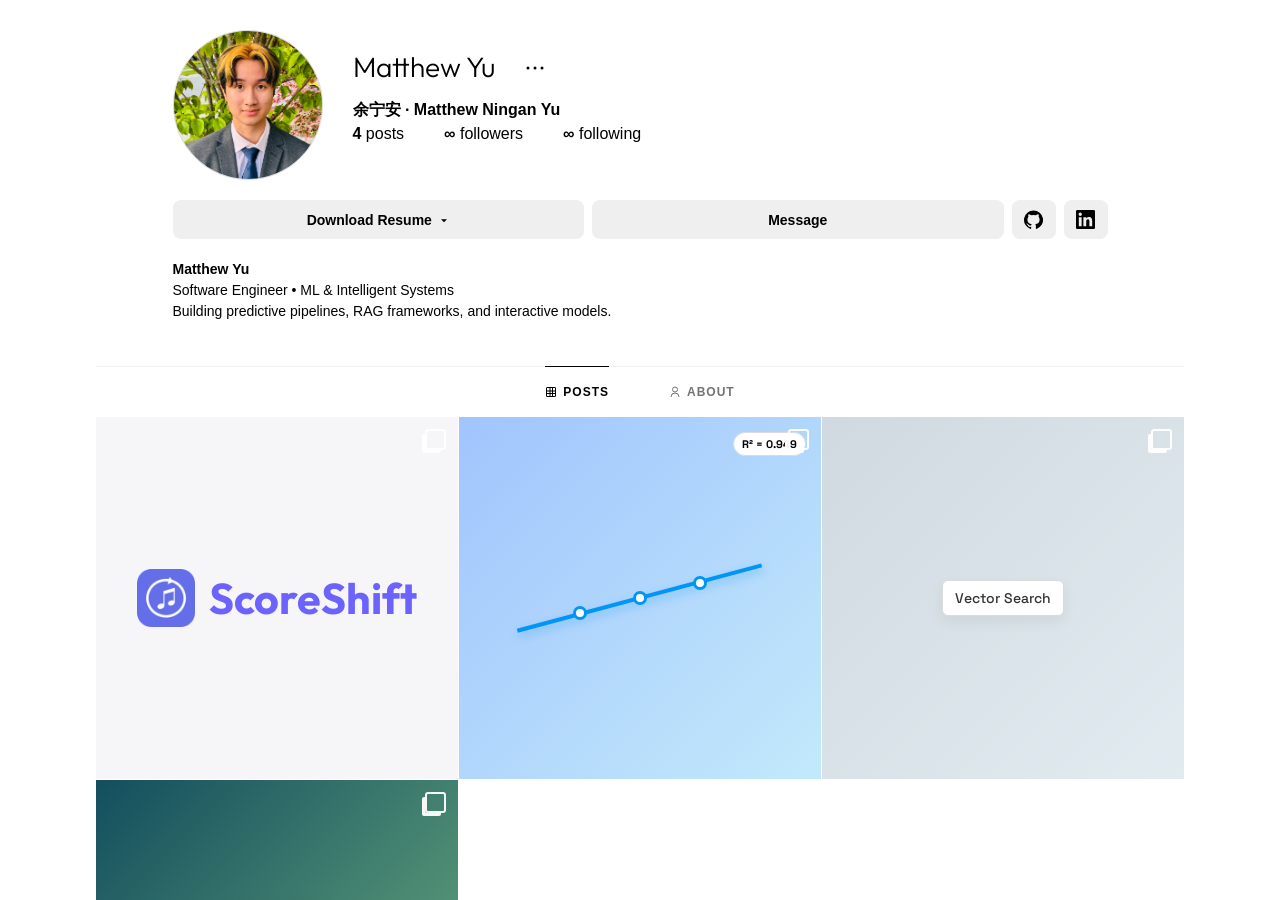
==== commit 4f41922d: "Redesign about section" ====
--- a/index.html
+++ b/index.html
@@ -191,34 +191,108 @@
 
         <!-- About Me Section -->
         <section class="about-section hidden" id="grid-about">
-          <p class="about-intro">
-            I am a software engineer focused on machine learning, backend systems, retrieval-augmented generation, and interactive tools that turn complex workflows into something people can actually use.
-          </p>
-
-          <div class="about-info-list">
-            <div class="about-info-row">
-              <h3>What I build</h3>
-              <p>Predictive pipelines, retrieval systems, deployed web apps, and ML/game engines that connect model behavior to practical product experiences.</p>
-            </div>
-            <div class="about-info-row">
-              <h3>How I work</h3>
-              <p>Practical and systems-minded, comfortable moving from data and model design through APIs, deployment, and user-facing interfaces.</p>
-            </div>
-            <div class="about-info-row">
-              <h3>Outside code</h3>
-              <p>Snowboarding, music, and curiosity-driven projects keep me close to the playful side of building things.</p>
-            </div>
-          </div>
-
-          <div class="about-skills" aria-label="Technical skills">
-            <span>Python</span>
-            <span>PyTorch</span>
-            <span>FastAPI</span>
-            <span>JavaScript</span>
-            <span>Docker</span>
-            <span>XGBoost</span>
-            <span>Qdrant</span>
-            <span>Supabase</span>
+          <!-- ABOUT PAGE CONTENT: edit the text, bullets, and card labels in this block. -->
+          <div class="about-hero-card">
+            <div class="about-hero-copy">
+              <h2>Software Engineer</h2>
+              <p class="about-hero-lede">
+                I build machine learning systems, data pipelines, and backend infrastructure.
+              </p>
+              <p class="about-hero-meta">
+                Currently studying Computer Engineering at the University of Waterloo.
+              </p>
+            </div>
+
+            <div class="about-cube-art" aria-hidden="true">
+              <span class="cube cube-a"></span>
+              <span class="cube cube-b"></span>
+              <span class="cube cube-c"></span>
+              <span class="cube cube-d"></span>
+              <span class="cube cube-e"></span>
+              <span class="cube cube-f"></span>
+              <span class="cube cube-g"></span>
+              <span class="cube cube-h"></span>
+            </div>
+          </div>
+
+          <div class="about-card-grid" aria-label="Technical focus areas">
+            <article class="about-skill-card">
+              <div class="about-card-heading">
+                <span class="about-card-icon icon-ml">ML</span>
+                <h3>Machine Learning</h3>
+              </div>
+              <ul>
+                <li>PyTorch</li>
+                <li>XGBoost</li>
+                <li>Scikit-Learn</li>
+                <li>Time-Series Forecasting</li>
+              </ul>
+            </article>
+
+            <article class="about-skill-card">
+              <div class="about-card-heading">
+                <span class="about-card-icon icon-backend">BE</span>
+                <h3>Backend Systems</h3>
+              </div>
+              <ul>
+                <li>FastAPI</li>
+                <li>Python</li>
+                <li>SQL</li>
+                <li>REST APIs</li>
+              </ul>
+            </article>
+
+            <article class="about-skill-card">
+              <div class="about-card-heading">
+                <span class="about-card-icon icon-cloud">CI</span>
+                <h3>Cloud &amp; Infra</h3>
+              </div>
+              <ul>
+                <li>AWS Lambda</li>
+                <li>ECS</li>
+                <li>Docker</li>
+                <li>BigQuery</li>
+              </ul>
+            </article>
+
+            <article class="about-skill-card">
+              <div class="about-card-heading">
+                <span class="about-card-icon icon-ai">AI</span>
+                <h3>AI Applications</h3>
+              </div>
+              <ul>
+                <li>RAG</li>
+                <li>LangGraph</li>
+                <li>Qdrant</li>
+                <li>LLM Workflows</li>
+              </ul>
+            </article>
+
+            <article class="about-skill-card">
+              <div class="about-card-heading">
+                <span class="about-card-icon icon-product">PD</span>
+                <h3>Product Development</h3>
+              </div>
+              <ul>
+                <li>Next.js</li>
+                <li>Supabase</li>
+                <li>Stripe</li>
+                <li>Full-Stack Apps</li>
+              </ul>
+            </article>
+
+            <article class="about-skill-card">
+              <div class="about-card-heading">
+                <span class="about-card-icon icon-tools">TW</span>
+                <h3>Tools &amp; Workflow</h3>
+              </div>
+              <ul>
+                <li>Git / GitHub</li>
+                <li>Docker</li>
+                <li>Postman</li>
+                <li>CI/CD</li>
+              </ul>
+            </article>
           </div>
         </section>
 
--- a/style.css
+++ b/style.css
@@ -596,56 +596,209 @@
 
 /* About Me */
 .about-section {
+  width: 100%;
+  max-width: 935px;
+  margin: 0 auto;
   padding: 34px 0 64px;
 }
 
-.about-intro {
-  max-width: 720px;
+.about-hero-card {
+  position: relative;
+  display: grid;
+  grid-template-columns: minmax(0, 1fr) 220px;
+  align-items: center;
+  min-height: 180px;
+  overflow: hidden;
+  border: 1px solid rgba(219, 219, 219, 0.75);
+  border-radius: 8px;
+  background:
+    radial-gradient(circle at 84% 22%, rgba(139, 92, 246, 0.16), transparent 34%),
+    linear-gradient(135deg, #ffffff 0%, #f8f9ff 48%, #fff4f6 100%);
+  box-shadow: 0 14px 34px rgba(15, 23, 42, 0.06);
+  margin-bottom: 28px;
+  padding: 30px 34px;
+}
+
+.about-hero-copy {
+  position: relative;
+  z-index: 1;
+  max-width: 520px;
+}
+
+.about-hero-copy h2 {
+  font-family: var(--header-font);
+  font-size: 28px;
+  font-weight: 700;
+  line-height: 1.12;
+  letter-spacing: 0;
+  color: var(--text-primary);
+  margin-bottom: 14px;
+}
+
+.about-hero-lede {
+  max-width: 430px;
   font-size: 16px;
-  line-height: 1.65;
+  font-weight: 600;
+  line-height: 1.45;
   color: var(--text-primary);
-  margin-bottom: 26px;
-}
-
-.about-info-list {
+  margin-bottom: 14px;
+}
+
+.about-hero-meta {
+  max-width: 430px;
+  font-size: 14px;
+  line-height: 1.55;
+  color: var(--text-secondary);
+}
+
+.about-cube-art {
+  position: relative;
+  width: 180px;
+  height: 150px;
+  justify-self: center;
+}
+
+.cube {
+  position: absolute;
+  width: 38px;
+  height: 38px;
+  border-radius: 7px;
+  background: linear-gradient(145deg, #a78bfa 0%, #6d5dfc 54%, #38bdf8 100%);
+  box-shadow: 0 13px 18px rgba(79, 70, 229, 0.18);
+  transform: rotate(45deg) skew(-8deg, -8deg);
+}
+
+.cube::before,
+.cube::after {
+  content: "";
+  position: absolute;
+  inset: 0;
+  border-radius: inherit;
+}
+
+.cube::before {
+  background: linear-gradient(145deg, rgba(255, 255, 255, 0.48), transparent 54%);
+}
+
+.cube::after {
+  border: 1px solid rgba(255, 255, 255, 0.32);
+}
+
+.cube-a { left: 76px; top: 6px; opacity: 0.82; }
+.cube-b { left: 42px; top: 42px; opacity: 0.9; }
+.cube-c { left: 86px; top: 42px; opacity: 1; }
+.cube-d { left: 120px; top: 42px; opacity: 0.84; }
+.cube-e { left: 8px; top: 78px; opacity: 0.88; }
+.cube-f { left: 52px; top: 78px; opacity: 0.95; }
+.cube-g { left: 96px; top: 78px; opacity: 0.88; }
+.cube-h { left: 130px; top: 112px; opacity: 0.7; }
+
+.about-card-grid {
   display: grid;
-  gap: 18px;
-  margin-bottom: 28px;
-}
-
-.about-info-row {
-  border-top: 1px solid var(--border-secondary);
-  padding-top: 18px;
-}
-
-.about-info-row h3 {
+  grid-template-columns: repeat(3, minmax(0, 1fr));
+  gap: 14px;
+}
+
+.about-skill-card {
+  min-height: 176px;
+  border: 1px solid var(--border-secondary);
+  border-radius: 8px;
+  background-color: #ffffff;
+  padding: 18px 18px 16px;
+  box-shadow: 0 10px 26px rgba(15, 23, 42, 0.04);
+}
+
+.about-card-heading {
+  display: flex;
+  align-items: center;
+  gap: 9px;
+  min-width: 0;
+  margin-bottom: 14px;
+}
+
+.about-card-heading h3 {
+  min-width: 0;
   font-family: var(--header-font);
-  font-size: 15px;
-  font-weight: 600;
-  margin-bottom: 6px;
-}
-
-.about-info-row p {
-  max-width: 760px;
   font-size: 14px;
-  line-height: 1.6;
-  color: var(--text-secondary);
-}
-
-.about-skills {
-  display: flex;
-  flex-wrap: wrap;
+  font-weight: 700;
+  line-height: 1.2;
+  letter-spacing: 0;
+  color: var(--text-primary);
+}
+
+.about-card-icon {
+  display: inline-flex;
+  align-items: center;
+  justify-content: center;
+  flex: 0 0 24px;
+  width: 24px;
+  height: 24px;
+  border-radius: 7px;
+  font-size: 8px;
+  font-weight: 800;
+  letter-spacing: 0;
+}
+
+.icon-ml {
+  color: #db2777;
+  background-color: #fdf2f8;
+  border: 1px solid #fbcfe8;
+}
+
+.icon-backend {
+  color: #16a34a;
+  background-color: #f0fdf4;
+  border: 1px solid #bbf7d0;
+}
+
+.icon-cloud {
+  color: #2563eb;
+  background-color: #eff6ff;
+  border: 1px solid #bfdbfe;
+}
+
+.icon-ai {
+  color: #7c3aed;
+  background-color: #f5f3ff;
+  border: 1px solid #ddd6fe;
+}
+
+.icon-product {
+  color: #ea580c;
+  background-color: #fff7ed;
+  border: 1px solid #fed7aa;
+}
+
+.icon-tools {
+  color: #475569;
+  background-color: #f8fafc;
+  border: 1px solid #e2e8f0;
+}
+
+.about-skill-card ul {
+  display: grid;
   gap: 8px;
-}
-
-.about-skills span {
-  border: 1px solid var(--border-secondary);
-  background-color: var(--bg-secondary);
+  list-style: none;
+}
+
+.about-skill-card li {
+  position: relative;
+  padding-left: 12px;
+  font-size: 13px;
+  line-height: 1.35;
   color: var(--text-primary);
-  border-radius: 6px;
-  padding: 7px 10px;
-  font-size: 12px;
-  font-weight: 600;
+}
+
+.about-skill-card li::before {
+  content: "";
+  position: absolute;
+  left: 0;
+  top: 0.68em;
+  width: 4px;
+  height: 4px;
+  border-radius: 50%;
+  background-color: currentColor;
+  opacity: 0.55;
 }
 
 .hidden {
@@ -2636,12 +2789,51 @@
     padding: 26px 2px 48px;
   }
 
-  .about-intro {
+  .about-hero-card {
+    grid-template-columns: 1fr;
+    min-height: 0;
+    padding: 24px 22px;
+    margin-bottom: 16px;
+  }
+
+  .about-hero-copy h2 {
+    font-size: 24px;
+  }
+
+  .about-hero-lede {
     font-size: 15px;
   }
 
-  .about-skills {
-    gap: 6px;
+  .about-hero-meta {
+    font-size: 13px;
+  }
+
+  .about-cube-art {
+    width: 140px;
+    height: 112px;
+    justify-self: end;
+    margin-top: 6px;
+    margin-right: -2px;
+    transform: scale(0.68);
+    transform-origin: right bottom;
+  }
+
+  .cube-h {
+    display: none;
+  }
+
+  .about-card-grid {
+    grid-template-columns: 1fr;
+    gap: 10px;
+  }
+
+  .about-skill-card {
+    min-height: 0;
+    padding: 16px;
+  }
+
+  .about-card-heading {
+    margin-bottom: 12px;
   }
   
   .project-tag {
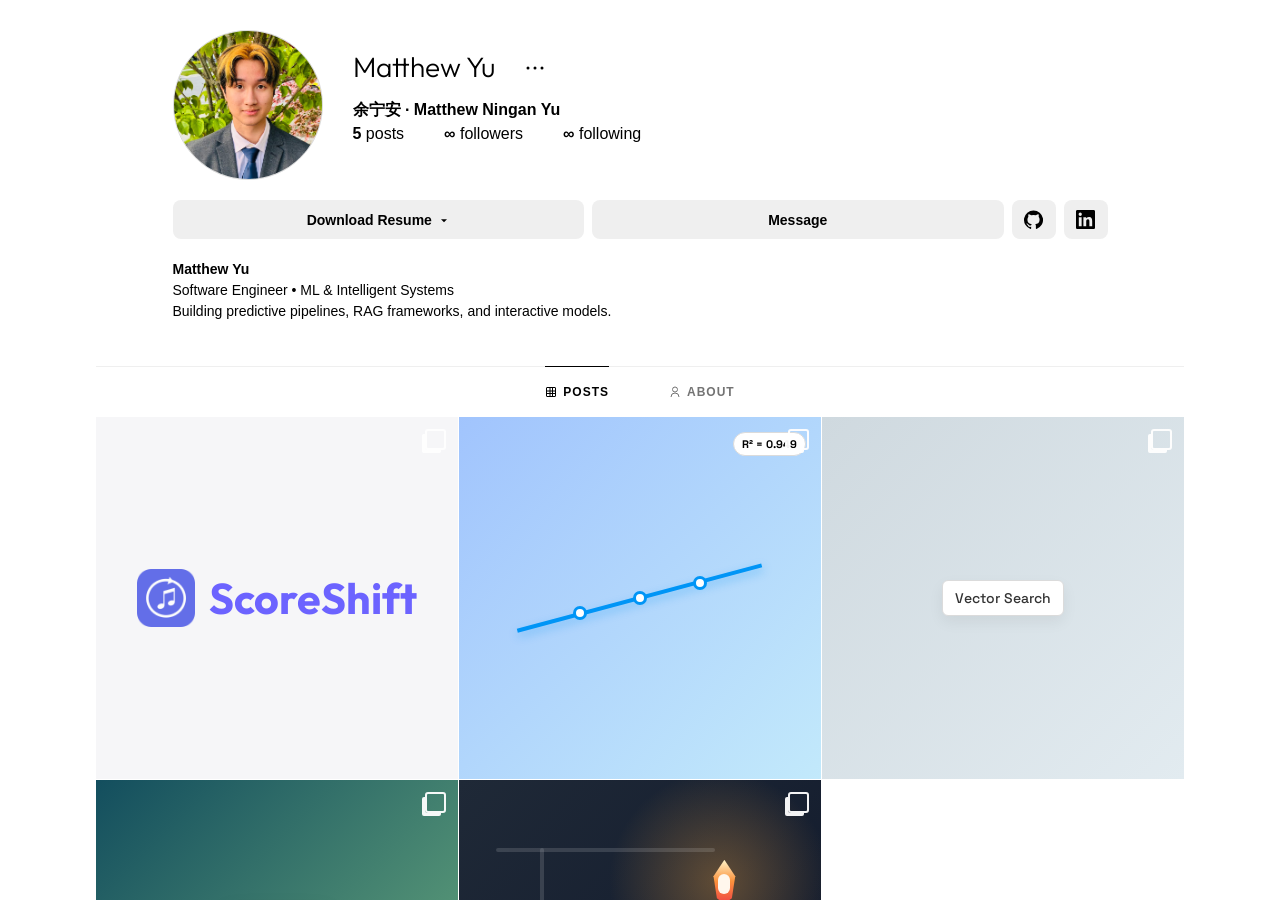
==== commit 653181e5: "Add Firefighter Bot project post" ====
--- a/index.html
+++ b/index.html
@@ -48,7 +48,7 @@
 
               <!-- Follower/Post Stats -->
               <ul class="stats-row">
-                <li><span class="stat-count">4</span> posts</li>
+                <li><span class="stat-count">5</span> posts</li>
                 <li><span class="stat-count">∞</span> followers</li>
                 <li><span class="stat-count">∞</span> following</li>
               </ul>
@@ -187,6 +187,37 @@
 
             </div>
           </div>
+
+          <!-- Post 5: Firefighter Bot -->
+          <div class="grid-post-card" data-project="firefighter-bot">
+            <div class="card-media firefighter-theme">
+              <div class="firefighter-card-bg">
+                <div class="maze-path">
+                  <span class="maze-line line-a"></span>
+                  <span class="maze-line line-b"></span>
+                  <span class="maze-line line-c"></span>
+                  <span class="maze-line line-d"></span>
+                </div>
+                <div class="robot-body">
+                  <span class="robot-eye"></span>
+                  <span class="robot-sensor"></span>
+                </div>
+                <div class="sensor-beam beam-left"></div>
+                <div class="sensor-beam beam-front"></div>
+                <div class="flame-mark">
+                  <span></span>
+                </div>
+                <div class="project-tag">Firefighter Bot</div>
+              </div>
+            </div>
+            <div class="card-overlay">
+              <div class="overlay-stat">
+                <svg viewBox="0 0 24 24" class="overlay-stat-icon"><path d="M12 21.35l-1.45-1.32C5.4 15.36 2 12.28 2 8.5 2 5.42 4.42 3 7.5 3c1.74 0 3.41.81 4.5 2.09C13.09 3.81 14.76 3 16.5 3 19.58 3 22 5.42 22 8.5c0 3.78-3.4 6.86-8.55 11.54L12 21.35z" fill="currentColor"/></svg>
+                <span class="stat-val">760</span>
+              </div>
+
+            </div>
+          </div>
         </div>
 
         <!-- About Me Section -->
@@ -356,7 +387,7 @@
           </div>
           <h3>Matthew Yu</h3>
           <p class="sub-profile-label">Matthew Yu • Portfolio Assistant</p>
-          <span class="chat-badge">∞ followers • 4 posts</span>
+          <span class="chat-badge">∞ followers • 5 posts</span>
           <button class="btn-chat-action" id="btn-view-profile-dm">View Profile</button>
         </div>
 
--- a/style.css
+++ b/style.css
@@ -594,6 +594,113 @@
   background-color: #111111;
 }
 
+/* Firefighter Bot Visual Theme */
+.firefighter-theme {
+  background: radial-gradient(circle at 72% 28%, rgba(255, 171, 64, 0.32), transparent 30%),
+              linear-gradient(135deg, #1f2937 0%, #0f172a 100%);
+}
+
+.firefighter-card-bg {
+  width: 100%;
+  height: 100%;
+  position: relative;
+  display: flex;
+  justify-content: center;
+  align-items: center;
+  overflow: hidden;
+}
+
+.maze-path {
+  position: absolute;
+  inset: 24px;
+  opacity: 0.62;
+}
+
+.maze-line {
+  position: absolute;
+  display: block;
+  background: rgba(255, 255, 255, 0.22);
+  border-radius: 999px;
+}
+
+.line-a { left: 4%; top: 14%; width: 70%; height: 4px; }
+.line-b { left: 18%; top: 14%; width: 4px; height: 58%; }
+.line-c { left: 18%; top: 70%; width: 58%; height: 4px; }
+.line-d { right: 18%; top: 35%; width: 4px; height: 39%; }
+
+.robot-body {
+  width: 58px;
+  height: 58px;
+  position: relative;
+  border-radius: 12px;
+  background: linear-gradient(145deg, #e5e7eb, #94a3b8);
+  box-shadow: 0 18px 34px rgba(0, 0, 0, 0.32);
+  transform: rotate(-12deg);
+  z-index: 2;
+}
+
+.robot-eye,
+.robot-sensor {
+  position: absolute;
+  border-radius: 50%;
+  background: #0f172a;
+}
+
+.robot-eye {
+  width: 10px;
+  height: 10px;
+  left: 14px;
+  top: 15px;
+  box-shadow: 18px 0 0 #0f172a;
+}
+
+.robot-sensor {
+  width: 24px;
+  height: 8px;
+  left: 17px;
+  bottom: 13px;
+  border-radius: 999px;
+}
+
+.sensor-beam {
+  position: absolute;
+  width: 86px;
+  height: 3px;
+  background: linear-gradient(90deg, rgba(56, 189, 248, 0.8), transparent);
+  transform-origin: left center;
+  z-index: 1;
+}
+
+.beam-left {
+  transform: translate(-14px, 22px) rotate(178deg);
+}
+
+.beam-front {
+  transform: translate(20px, -18px) rotate(-25deg);
+}
+
+.flame-mark {
+  position: absolute;
+  right: 22%;
+  top: 22%;
+  width: 34px;
+  height: 44px;
+  border-radius: 50% 50% 50% 50%;
+  background: linear-gradient(180deg, #fef3c7 0%, #fb923c 48%, #ef4444 100%);
+  clip-path: polygon(50% 0, 82% 38%, 72% 88%, 50% 100%, 28% 88%, 18% 38%);
+  filter: drop-shadow(0 0 18px rgba(251, 146, 60, 0.65));
+}
+
+.flame-mark span {
+  position: absolute;
+  left: 11px;
+  top: 14px;
+  width: 12px;
+  height: 20px;
+  border-radius: 999px;
+  background: #fff7ed;
+}
+
 /* About Me */
 .about-section {
   width: 100%;
@@ -1535,6 +1642,360 @@
   color: rgba(255, 255, 255, 0.88);
 }
 
+.firefighter-cover {
+  color: #ffffff;
+  background: radial-gradient(circle at 72% 26%, rgba(251, 146, 60, 0.38), transparent 30%),
+              linear-gradient(135deg, #111827 0%, #1e293b 54%, #7f1d1d 100%);
+}
+
+.firefighter-photo-slide,
+.firefighter-video-slide,
+.firefighter-system-slide,
+.sensor-stack-slide,
+.extinguisher-slide,
+.motor-control-slide {
+  width: 100%;
+  height: 100%;
+  color: #ffffff;
+  background: linear-gradient(135deg, #0f172a 0%, #1e293b 100%);
+}
+
+.firefighter-photo-slide,
+.firefighter-video-slide {
+  position: relative;
+  display: flex;
+  flex-direction: column;
+  justify-content: center;
+  align-items: center;
+  gap: 14px;
+  padding: 24px;
+}
+
+.firefighter-build-photo {
+  width: 100%;
+  max-height: calc(100% - 78px);
+  object-fit: cover;
+  object-position: center;
+  border-radius: 8px;
+  box-shadow: 0 20px 48px rgba(0, 0, 0, 0.4);
+}
+
+.build-callout {
+  position: absolute;
+  z-index: 2;
+  max-width: 160px;
+  border: 1px solid rgba(255, 255, 255, 0.22);
+  border-radius: 999px;
+  background: rgba(15, 23, 42, 0.78);
+  color: #ffffff;
+  padding: 7px 10px;
+  font-size: 11px;
+  font-weight: 700;
+}
+
+.callout-fan { left: 32px; top: 34px; }
+.callout-pcb { right: 32px; top: 34px; }
+.callout-sensor { right: 36px; bottom: 92px; }
+
+.firefighter-system-slide,
+.sensor-stack-slide,
+.extinguisher-slide,
+.motor-control-slide {
+  display: flex;
+  flex-direction: column;
+  justify-content: center;
+  align-items: center;
+  padding: 34px;
+  text-align: center;
+}
+
+.firefighter-system-slide h4,
+.sensor-stack-slide h4,
+.extinguisher-slide h4,
+.motor-control-slide h4,
+.pcb-copy h4,
+.nav-copy h4 {
+  font-family: var(--header-font);
+  font-size: 22px;
+  margin-bottom: 16px;
+}
+
+.system-flow-grid {
+  width: min(100%, 620px);
+  display: grid;
+  grid-template-columns: repeat(3, minmax(0, 1fr));
+  gap: 12px;
+  margin-bottom: 18px;
+}
+
+.system-node,
+.system-bus,
+.circuit-node {
+  border: 1px solid rgba(148, 163, 184, 0.35);
+  border-radius: 8px;
+  background: rgba(255, 255, 255, 0.08);
+  padding: 14px 12px;
+  font-size: 13px;
+  font-weight: 700;
+}
+
+.system-bus {
+  grid-column: 1 / -1;
+  color: #111827;
+  background: linear-gradient(135deg, #f8fafc, #bfdbfe);
+}
+
+.firefighter-system-slide p,
+.extinguisher-slide p,
+.nav-copy p {
+  max-width: 560px;
+  color: rgba(255, 255, 255, 0.78);
+  font-size: 13px;
+  line-height: 1.5;
+}
+
+.pcb-slide,
+.navigation-slide {
+  width: 100%;
+  height: 100%;
+  display: grid;
+  grid-template-columns: minmax(0, 1fr) minmax(260px, 0.9fr);
+  align-items: center;
+  gap: 28px;
+  padding: 36px;
+  color: #ffffff;
+  background: linear-gradient(135deg, #0b1220 0%, #172554 100%);
+}
+
+.pcb-board {
+  position: relative;
+  min-height: 300px;
+  border-radius: 16px;
+  background: linear-gradient(90deg, rgba(34, 197, 94, 0.18) 1px, transparent 1px),
+              linear-gradient(rgba(34, 197, 94, 0.18) 1px, transparent 1px),
+              #064e3b;
+  background-size: 28px 28px;
+  border: 1px solid rgba(187, 247, 208, 0.42);
+  box-shadow: inset 0 0 0 8px rgba(255, 255, 255, 0.04), 0 22px 50px rgba(0, 0, 0, 0.35);
+}
+
+.pcb-chip {
+  position: absolute;
+  left: 50%;
+  top: 50%;
+  transform: translate(-50%, -50%);
+  border-radius: 8px;
+  background: #020617;
+  border: 1px solid #475569;
+  color: #cbd5e1;
+  padding: 18px 24px;
+  font-family: var(--code-font);
+  font-size: 13px;
+  font-weight: 700;
+}
+
+.pcb-component,
+.pcb-header,
+.pcb-trace {
+  position: absolute;
+  display: block;
+}
+
+.pcb-component {
+  width: 34px;
+  height: 20px;
+  border-radius: 4px;
+  background: #f59e0b;
+  box-shadow: 0 0 0 4px rgba(245, 158, 11, 0.18);
+}
+
+.comp-a { left: 18%; top: 20%; }
+.comp-b { right: 18%; top: 26%; background: #38bdf8; }
+.comp-c { left: 22%; bottom: 22%; background: #f43f5e; }
+
+.pcb-header {
+  width: 84px;
+  height: 18px;
+  border-radius: 999px;
+  background: repeating-linear-gradient(90deg, #e5e7eb 0 8px, #0f172a 8px 12px);
+}
+
+.header-a { left: 10%; top: 8%; }
+.header-b { right: 10%; bottom: 10%; }
+
+.pcb-trace {
+  height: 3px;
+  border-radius: 999px;
+  background: #facc15;
+  transform-origin: left center;
+}
+
+.trace-a { left: 27%; top: 31%; width: 32%; transform: rotate(20deg); }
+.trace-b { left: 28%; bottom: 30%; width: 36%; transform: rotate(-16deg); }
+.trace-c { right: 20%; top: 45%; width: 24%; transform: rotate(90deg); }
+
+.pcb-copy {
+  text-align: left;
+}
+
+.pcb-copy ul,
+.sensor-card-grid,
+.control-blocks {
+  display: grid;
+  gap: 12px;
+}
+
+.pcb-copy li {
+  margin-left: 18px;
+  font-size: 13px;
+  line-height: 1.5;
+  color: rgba(255, 255, 255, 0.82);
+}
+
+.sensor-card-grid {
+  width: min(100%, 680px);
+  grid-template-columns: repeat(3, minmax(0, 1fr));
+}
+
+.sensor-card,
+.control-blocks div {
+  border: 1px solid rgba(148, 163, 184, 0.28);
+  border-radius: 8px;
+  background: rgba(255, 255, 255, 0.08);
+  padding: 18px;
+  text-align: left;
+}
+
+.sensor-card span {
+  display: inline-flex;
+  margin-bottom: 10px;
+  border-radius: 999px;
+  background: rgba(251, 146, 60, 0.16);
+  color: #fed7aa;
+  padding: 4px 8px;
+  font-size: 10px;
+  font-weight: 800;
+  text-transform: uppercase;
+}
+
+.sensor-card strong,
+.control-blocks strong {
+  display: block;
+  margin-bottom: 8px;
+  font-family: var(--header-font);
+  font-size: 15px;
+}
+
+.sensor-card p,
+.control-blocks span {
+  color: rgba(255, 255, 255, 0.72);
+  font-size: 12px;
+  line-height: 1.45;
+}
+
+.maze-diagram {
+  position: relative;
+  min-height: 320px;
+  border-radius: 16px;
+  background: #f8fafc;
+  overflow: hidden;
+}
+
+.maze-wall {
+  position: absolute;
+  display: block;
+  background: #0f172a;
+  border-radius: 6px;
+}
+
+.wall-a { left: 28px; top: 30px; right: 28px; height: 16px; }
+.wall-b { left: 28px; top: 30px; bottom: 28px; width: 16px; }
+.wall-c { left: 28px; bottom: 28px; right: 80px; height: 16px; }
+.wall-d { right: 80px; top: 92px; bottom: 28px; width: 16px; }
+
+.maze-robot {
+  position: absolute;
+  left: 122px;
+  bottom: 76px;
+  width: 46px;
+  height: 46px;
+  border-radius: 10px;
+  background: linear-gradient(145deg, #60a5fa, #2563eb);
+  transform: rotate(-10deg);
+}
+
+.maze-arrow {
+  position: absolute;
+  border-radius: 999px;
+  background: #f97316;
+  color: #ffffff;
+  padding: 6px 10px;
+  font-size: 11px;
+  font-weight: 800;
+}
+
+.arrow-a { left: 56px; bottom: 96px; }
+.arrow-b { right: 36px; top: 58px; }
+
+.nav-copy {
+  text-align: left;
+}
+
+.nav-copy code {
+  display: block;
+  margin-top: 8px;
+  border-radius: 6px;
+  background: rgba(15, 23, 42, 0.68);
+  color: #bfdbfe;
+  padding: 8px 10px;
+  font-family: var(--code-font);
+  font-size: 12px;
+}
+
+.circuit-flow {
+  width: min(100%, 640px);
+  display: grid;
+  grid-template-columns: repeat(3, minmax(0, 1fr));
+  gap: 14px;
+  margin-bottom: 18px;
+}
+
+.circuit-notes {
+  display: flex;
+  flex-wrap: wrap;
+  justify-content: center;
+  gap: 8px;
+  margin-bottom: 18px;
+}
+
+.circuit-notes span {
+  border-radius: 999px;
+  background: rgba(255, 255, 255, 0.1);
+  padding: 7px 10px;
+  font-size: 11px;
+  font-weight: 700;
+}
+
+.control-blocks {
+  width: min(100%, 680px);
+  grid-template-columns: repeat(2, minmax(0, 1fr));
+}
+
+.control-blocks div:first-child {
+  grid-column: 1 / -1;
+}
+
+.project-video {
+  width: auto;
+  max-width: 100%;
+  height: calc(100% - 76px);
+  max-height: 520px;
+  display: block;
+  border-radius: 10px;
+  background: #000000;
+  box-shadow: 0 20px 52px rgba(0, 0, 0, 0.42);
+}
+
 .score-before-after {
   width: 100%;
   height: 100%;
@@ -2308,12 +2769,80 @@
   padding: 0 8px;
 }
 
-.mobile-post-media .workflow-caption strong {
-  font-size: 12px;
-}
-
-.mobile-post-media .score-before-after {
-  gap: 10px;
+  .mobile-post-media .workflow-caption strong {
+    font-size: 12px;
+  }
+
+  .mobile-post-media .firefighter-photo-slide,
+  .mobile-post-media .firefighter-video-slide,
+  .mobile-post-media .firefighter-system-slide,
+  .mobile-post-media .sensor-stack-slide,
+  .mobile-post-media .extinguisher-slide,
+  .mobile-post-media .motor-control-slide,
+  .mobile-post-media .pcb-slide,
+  .mobile-post-media .navigation-slide {
+    width: 100%;
+    height: 100%;
+    min-height: 100%;
+    border-radius: 0;
+  }
+
+  .mobile-post-media .firefighter-photo-slide,
+  .mobile-post-media .firefighter-video-slide,
+  .mobile-post-media .firefighter-system-slide,
+  .mobile-post-media .sensor-stack-slide,
+  .mobile-post-media .extinguisher-slide,
+  .mobile-post-media .motor-control-slide {
+    padding: 16px;
+  }
+
+  .mobile-post-media .pcb-slide,
+  .mobile-post-media .navigation-slide {
+    grid-template-columns: 1fr;
+    gap: 12px;
+    padding: 16px;
+    overflow-y: auto;
+  }
+
+  .mobile-post-media .system-flow-grid,
+  .mobile-post-media .sensor-card-grid,
+  .mobile-post-media .circuit-flow,
+  .mobile-post-media .control-blocks {
+    grid-template-columns: 1fr;
+    gap: 8px;
+  }
+
+  .mobile-post-media .system-node,
+  .mobile-post-media .system-bus,
+  .mobile-post-media .sensor-card,
+  .mobile-post-media .control-blocks div,
+  .mobile-post-media .circuit-node {
+    padding: 10px;
+    font-size: 11px;
+  }
+
+  .mobile-post-media .firefighter-system-slide h4,
+  .mobile-post-media .sensor-stack-slide h4,
+  .mobile-post-media .extinguisher-slide h4,
+  .mobile-post-media .motor-control-slide h4,
+  .mobile-post-media .pcb-copy h4,
+  .mobile-post-media .nav-copy h4 {
+    font-size: 18px;
+    margin-bottom: 10px;
+  }
+
+  .mobile-post-media .pcb-board,
+  .mobile-post-media .maze-diagram {
+    min-height: 190px;
+  }
+
+  .mobile-post-media .project-video {
+    height: calc(100% - 92px);
+    max-height: none;
+  }
+
+  .mobile-post-media .score-before-after {
+    gap: 10px;
   padding: 14px;
 }
 
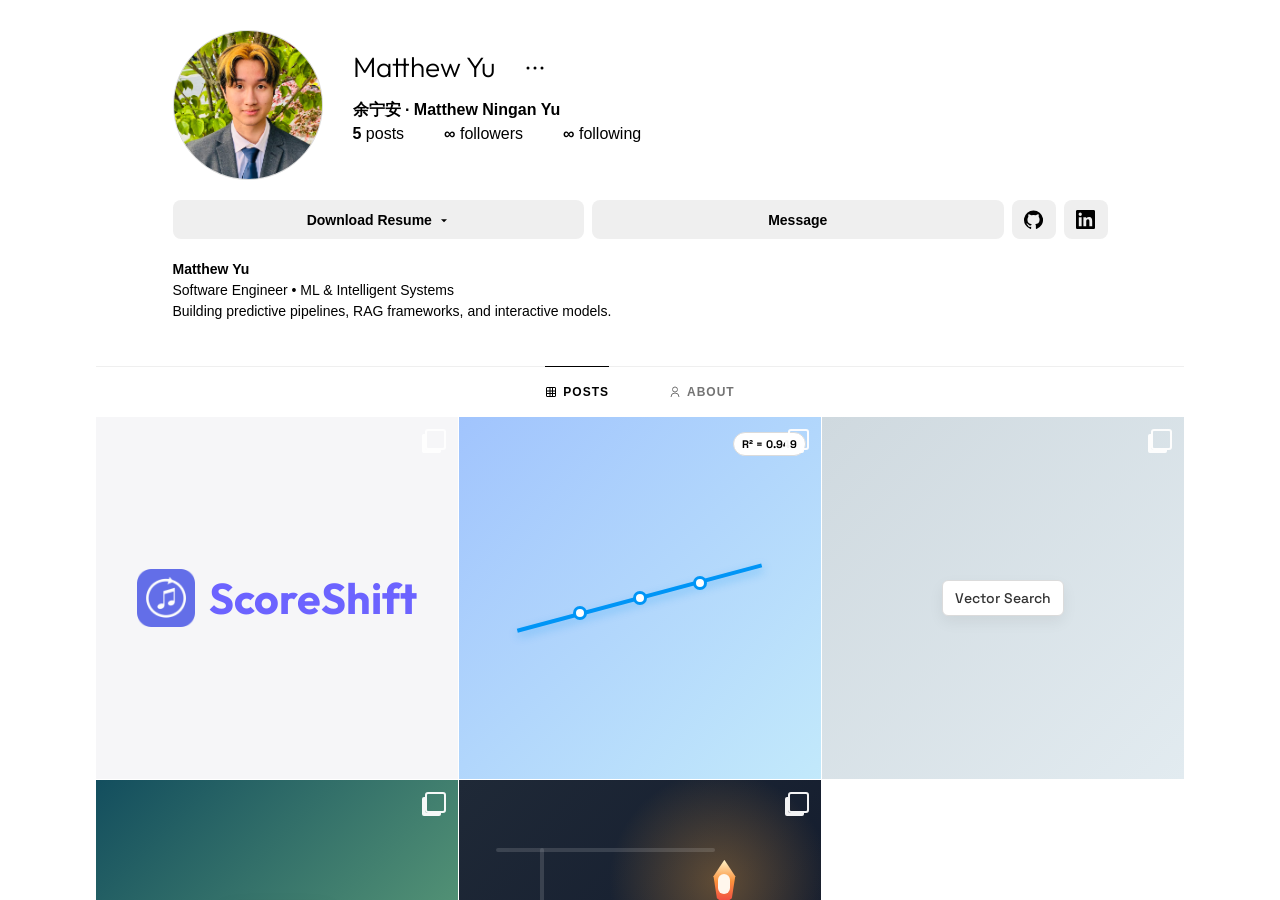
==== commit 3120f5d6: "Remove visible like counts" ====
--- a/index.html
+++ b/index.html
@@ -117,13 +117,6 @@
                 </div>
               </div>
             </div>
-            <div class="card-overlay">
-              <div class="overlay-stat">
-                <svg viewBox="0 0 24 24" class="overlay-stat-icon"><path d="M12 21.35l-1.45-1.32C5.4 15.36 2 12.28 2 8.5 2 5.42 4.42 3 7.5 3c1.74 0 3.41.81 4.5 2.09C13.09 3.81 14.76 3 16.5 3 19.58 3 22 5.42 22 8.5c0 3.78-3.4 6.86-8.55 11.54L12 21.35z" fill="currentColor"/></svg>
-                <span class="stat-val">1.2k</span>
-              </div>
-
-            </div>
           </div>
 
           <!-- Post 2: HavenIQ HVAC Model -->
@@ -138,13 +131,6 @@
                 <div class="project-tag">XGBoost HVAC</div>
               </div>
             </div>
-            <div class="card-overlay">
-              <div class="overlay-stat">
-                <svg viewBox="0 0 24 24" class="overlay-stat-icon"><path d="M12 21.35l-1.45-1.32C5.4 15.36 2 12.28 2 8.5 2 5.42 4.42 3 7.5 3c1.74 0 3.41.81 4.5 2.09C13.09 3.81 14.76 3 16.5 3 19.58 3 22 5.42 22 8.5c0 3.78-3.4 6.86-8.55 11.54L12 21.35z" fill="currentColor"/></svg>
-                <span class="stat-val">840</span>
-              </div>
-
-            </div>
           </div>
 
           <!-- Post 3: HavenIQ HVAC RAG System -->
@@ -156,13 +142,6 @@
                 <div class="retrieval-query">Vector Search</div>
                 <div class="project-tag">HVAC RAG</div>
               </div>
-            </div>
-            <div class="card-overlay">
-              <div class="overlay-stat">
-                <svg viewBox="0 0 24 24" class="overlay-stat-icon"><path d="M12 21.35l-1.45-1.32C5.4 15.36 2 12.28 2 8.5 2 5.42 4.42 3 7.5 3c1.74 0 3.41.81 4.5 2.09C13.09 3.81 14.76 3 16.5 3 19.58 3 22 5.42 22 8.5c0 3.78-3.4 6.86-8.55 11.54L12 21.35z" fill="currentColor"/></svg>
-                <span class="stat-val">950</span>
-              </div>
-
             </div>
           </div>
 
@@ -178,13 +157,6 @@
                 </div>
                 <div class="project-tag">AlphaZero Othello</div>
               </div>
-            </div>
-            <div class="card-overlay">
-              <div class="overlay-stat">
-                <svg viewBox="0 0 24 24" class="overlay-stat-icon"><path d="M12 21.35l-1.45-1.32C5.4 15.36 2 12.28 2 8.5 2 5.42 4.42 3 7.5 3c1.74 0 3.41.81 4.5 2.09C13.09 3.81 14.76 3 16.5 3 19.58 3 22 5.42 22 8.5c0 3.78-3.4 6.86-8.55 11.54L12 21.35z" fill="currentColor"/></svg>
-                <span class="stat-val">1.5k</span>
-              </div>
-
             </div>
           </div>
 
@@ -210,13 +182,6 @@
                 <div class="project-tag">Firefighter Bot</div>
               </div>
             </div>
-            <div class="card-overlay">
-              <div class="overlay-stat">
-                <svg viewBox="0 0 24 24" class="overlay-stat-icon"><path d="M12 21.35l-1.45-1.32C5.4 15.36 2 12.28 2 8.5 2 5.42 4.42 3 7.5 3c1.74 0 3.41.81 4.5 2.09C13.09 3.81 14.76 3 16.5 3 19.58 3 22 5.42 22 8.5c0 3.78-3.4 6.86-8.55 11.54L12 21.35z" fill="currentColor"/></svg>
-                <span class="stat-val">760</span>
-              </div>
-
-            </div>
           </div>
         </div>
 
@@ -506,7 +471,6 @@
               <svg viewBox="0 0 24 24" class="bookmark-svg" id="modal-bookmark-svg"><path d="M19 21l-7-5-7 5V5a2 2 0 012-2h10a2 2 0 012 2z" fill="none" stroke="currentColor" stroke-width="2"/></svg>
             </button>
           </div>
-          <div class="likes-count" id="modal-likes-count">Liked by luc4s.l1 and 108 others</div>
           <div class="post-date" id="modal-post-date">May 2, 2026</div>
         </div>
 
--- a/style.css
+++ b/style.css
@@ -322,44 +322,6 @@
   pointer-events: none;
 }
 
-/* Overlay on Hover */
-.card-overlay {
-  position: absolute;
-  top: 0;
-  left: 0;
-  right: 0;
-  bottom: 0;
-  background-color: rgba(0, 0, 0, 0.3);
-  display: flex;
-  justify-content: center;
-  align-items: center;
-  gap: 30px;
-  opacity: 0;
-  transition: opacity 0.2s ease;
-  color: #ffffff;
-  font-weight: 600;
-}
-
-.grid-post-card:hover .card-overlay {
-  opacity: 1;
-}
-
-.overlay-stat {
-  display: flex;
-  align-items: center;
-  gap: 7px;
-}
-
-.overlay-stat-icon {
-  width: 20px;
-  height: 20px;
-  fill: currentColor;
-}
-
-.stat-val {
-  font-size: 16px;
-}
-
 /* Project Themed Media Cards */
 .card-media {
   width: 100%;
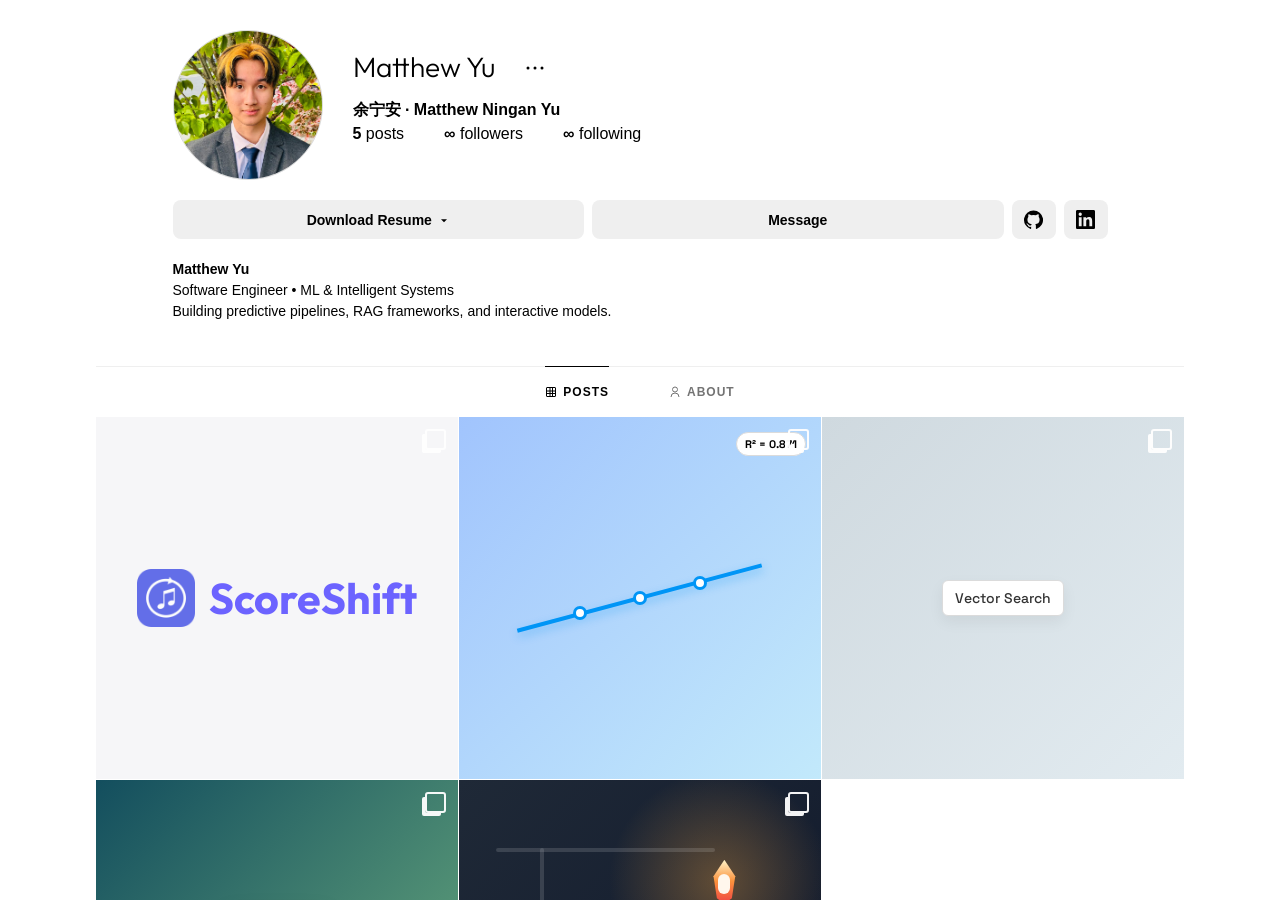
==== commit bdf23f36: "Redesign HavenIQ RAG post" ====
--- a/index.html
+++ b/index.html
@@ -127,7 +127,7 @@
                 <div class="chart-dot d1"></div>
                 <div class="chart-dot d2"></div>
                 <div class="chart-dot d3"></div>
-                <div class="r2-badge">R² = 0.949</div>
+                <div class="r2-badge">R² = 0.871</div>
                 <div class="project-tag">XGBoost HVAC</div>
               </div>
             </div>
--- a/style.css
+++ b/style.css
@@ -308,6 +308,21 @@
   transition: filter 0.2s ease;
 }
 
+.grid-post-card::before {
+  content: "";
+  position: absolute;
+  inset: 0;
+  z-index: 2;
+  background-color: rgba(0, 0, 0, 0.32);
+  opacity: 0;
+  pointer-events: none;
+  transition: opacity 0.2s ease;
+}
+
+.grid-post-card:hover::before {
+  opacity: 1;
+}
+
 .grid-post-card::after {
   content: "";
   position: absolute;
@@ -319,6 +334,7 @@
   border-radius: 3px;
   box-shadow: -4px 4px 0 -1px #ffffff;
   opacity: 0.95;
+  z-index: 3;
   pointer-events: none;
 }
 
@@ -2163,6 +2179,331 @@
   margin-top: 4px;
 }
 
+/* HavenIQ HVAC RAG carousel redesign */
+.rag-slide {
+  width: 100%;
+  height: 100%;
+  min-height: 0;
+  color: #0f172a;
+  background: #f8fafc;
+  display: flex;
+  overflow: hidden;
+}
+
+.rag-kicker {
+  display: inline-flex;
+  width: fit-content;
+  border-radius: 999px;
+  background: rgba(14, 165, 233, 0.12);
+  color: #0369a1;
+  padding: 5px 10px;
+  font-size: 11px;
+  font-weight: 800;
+  letter-spacing: 0.4px;
+  text-transform: uppercase;
+}
+
+.rag-cover-slide {
+  align-items: center;
+  justify-content: space-between;
+  gap: 30px;
+  padding: 42px;
+  background:
+    radial-gradient(circle at 88% 18%, rgba(56, 189, 248, 0.22), transparent 30%),
+    linear-gradient(135deg, #f8fafc 0%, #dbeafe 54%, #ecfeff 100%);
+}
+
+.rag-cover-copy,
+.rag-screenshot-copy {
+  max-width: 360px;
+}
+
+.rag-cover-copy h3,
+.rag-section-heading h3,
+.rag-screenshot-copy h3 {
+  margin: 12px 0 10px;
+  font-family: var(--header-font);
+  font-size: 30px;
+  line-height: 1.08;
+}
+
+.rag-cover-copy p,
+.rag-section-heading p,
+.rag-screenshot-copy p {
+  color: #475569;
+  font-size: 14px;
+  line-height: 1.5;
+}
+
+.rag-badge-row,
+.rag-feature-notes,
+.rag-endpoint-tags {
+  display: flex;
+  flex-wrap: wrap;
+  gap: 8px;
+  margin-top: 18px;
+}
+
+.rag-badge-row span,
+.rag-feature-notes span,
+.rag-endpoint-tags span {
+  border: 1px solid rgba(14, 165, 233, 0.22);
+  border-radius: 999px;
+  background: rgba(255, 255, 255, 0.7);
+  color: #075985;
+  padding: 6px 10px;
+  font-size: 11px;
+  font-weight: 700;
+}
+
+.rag-pipeline-card {
+  width: min(300px, 42%);
+  display: grid;
+  gap: 8px;
+  border: 1px solid rgba(14, 165, 233, 0.22);
+  border-radius: 14px;
+  background: rgba(255, 255, 255, 0.74);
+  box-shadow: 0 20px 50px rgba(2, 132, 199, 0.16);
+  padding: 18px;
+}
+
+.rag-pipeline-card span {
+  border-radius: 8px;
+  background: #ffffff;
+  color: #0f172a;
+  padding: 12px 14px;
+  font-size: 13px;
+  font-weight: 800;
+  text-align: center;
+}
+
+.rag-pipeline-card i,
+.rag-flow-arrow {
+  width: 2px;
+  height: 16px;
+  justify-self: center;
+  border-radius: 999px;
+  background: #38bdf8;
+}
+
+.rag-section-heading {
+  max-width: 580px;
+  text-align: center;
+}
+
+.rag-section-heading.compact h3 {
+  font-size: 24px;
+}
+
+.rag-problem-slide,
+.rag-window-slide,
+.rag-retrieval-slide,
+.rag-production-slide {
+  flex-direction: column;
+  align-items: center;
+  justify-content: center;
+  gap: 22px;
+  padding: 34px;
+}
+
+.rag-before-after {
+  width: min(100%, 650px);
+  display: grid;
+  grid-template-columns: repeat(2, minmax(0, 1fr));
+  gap: 14px;
+}
+
+.rag-before-after div,
+.rag-metric-grid div,
+.rag-production-grid div {
+  border: 1px solid rgba(148, 163, 184, 0.24);
+  border-radius: 10px;
+  background: #ffffff;
+  box-shadow: 0 14px 34px rgba(15, 23, 42, 0.08);
+  padding: 18px;
+}
+
+.rag-before-after strong,
+.rag-production-grid strong {
+  display: block;
+  margin-bottom: 10px;
+  font-family: var(--header-font);
+  font-size: 16px;
+}
+
+.rag-before-after ul {
+  margin: 0;
+  padding-left: 18px;
+}
+
+.rag-before-after li {
+  color: #475569;
+  font-size: 12px;
+  line-height: 1.55;
+}
+
+.rag-feature-grid {
+  width: min(100%, 680px);
+  display: grid;
+  grid-template-columns: 0.55fr repeat(5, 1fr);
+  border: 1px solid rgba(14, 165, 233, 0.22);
+  border-radius: 12px;
+  overflow: hidden;
+  background: #ffffff;
+  box-shadow: 0 18px 42px rgba(15, 23, 42, 0.1);
+}
+
+.rag-feature-grid span {
+  border-right: 1px solid #e2e8f0;
+  border-bottom: 1px solid #e2e8f0;
+  padding: 8px 9px;
+  color: #334155;
+  font-family: var(--code-font);
+  font-size: 11px;
+  text-align: center;
+}
+
+.rag-feature-grid span:nth-child(6n) {
+  border-right: 0;
+}
+
+.rag-feature-grid .head {
+  background: #0f172a;
+  color: #e0f2fe;
+  font-weight: 800;
+}
+
+.rag-feature-grid .risk {
+  background: #fee2e2;
+  color: #b91c1c;
+  font-weight: 800;
+}
+
+.rag-feature-grid .hot {
+  background: #ffedd5;
+  color: #c2410c;
+  font-weight: 800;
+}
+
+.rag-retrieval-flow {
+  width: min(100%, 700px);
+  display: grid;
+  grid-template-columns: repeat(5, minmax(0, 1fr));
+  align-items: center;
+  gap: 8px;
+}
+
+.rag-flow-node {
+  min-height: 76px;
+  display: grid;
+  place-items: center;
+  border: 1px solid rgba(14, 165, 233, 0.26);
+  border-radius: 10px;
+  background: #ffffff;
+  color: #0f172a;
+  padding: 12px;
+  text-align: center;
+  font-size: 12px;
+  font-weight: 800;
+  box-shadow: 0 12px 30px rgba(15, 23, 42, 0.08);
+}
+
+.rag-flow-node.accent {
+  background: #0f172a;
+  color: #e0f2fe;
+}
+
+.rag-flow-arrow {
+  display: none;
+}
+
+.rag-metric-grid,
+.rag-production-grid {
+  width: min(100%, 680px);
+  display: grid;
+  grid-template-columns: repeat(4, minmax(0, 1fr));
+  gap: 10px;
+}
+
+.rag-metric-grid div {
+  padding: 14px 12px;
+  text-align: center;
+}
+
+.rag-metric-grid strong {
+  display: block;
+  color: #0369a1;
+  font-family: var(--header-font);
+  font-size: 22px;
+}
+
+.rag-metric-grid span,
+.rag-production-grid span {
+  color: #64748b;
+  font-size: 11px;
+  line-height: 1.35;
+}
+
+.rag-screenshot-slide {
+  align-items: center;
+  gap: 22px;
+  padding: 28px;
+  background: linear-gradient(135deg, #f8fafc 0%, #eff6ff 100%);
+}
+
+.rag-screenshot-copy {
+  flex: 0 0 245px;
+}
+
+.rag-browser-frame {
+  position: relative;
+  flex: 1;
+  min-width: 0;
+  height: 82%;
+  border: 1px solid rgba(15, 23, 42, 0.14);
+  border-radius: 12px;
+  background: #ffffff;
+  overflow: hidden;
+  box-shadow: 0 20px 48px rgba(15, 23, 42, 0.16);
+}
+
+.rag-browser-frame::before {
+  content: "";
+  position: absolute;
+  z-index: 2;
+  top: 0;
+  left: 0;
+  right: 0;
+  height: 24px;
+  background: linear-gradient(90deg, #e2e8f0, #f8fafc);
+  border-bottom: 1px solid rgba(15, 23, 42, 0.1);
+}
+
+.rag-browser-frame img {
+  width: 100%;
+  height: 100%;
+  display: block;
+  object-fit: cover;
+  object-position: top left;
+  padding-top: 24px;
+}
+
+.response-frame img {
+  object-position: top center;
+}
+
+.response-proof {
+  background: linear-gradient(135deg, #ecfeff 0%, #f8fafc 100%);
+}
+
+.rag-production-grid {
+  grid-template-columns: repeat(3, minmax(0, 1fr));
+}
+
+.rag-production-grid div {
+  min-height: 105px;
+}
+
 /* Stave Notation Slide */
 .slide-stave-root {
   width: 100%;
@@ -2708,7 +3049,8 @@
 .mobile-post-media .slide-stave-root,
 .mobile-post-media .project-image-slide,
 .mobile-post-media .score-before-after,
-.mobile-post-media .code-viewer-panel {
+.mobile-post-media .code-viewer-panel,
+.mobile-post-media .rag-slide {
   width: 100%;
   height: 100%;
   min-height: 100%;
@@ -2844,6 +3186,130 @@
   gap: 5px;
 }
 
+.mobile-post-media .rag-cover-slide,
+.mobile-post-media .rag-screenshot-slide {
+  flex-direction: column;
+  justify-content: center;
+  gap: 12px;
+  padding: 16px;
+}
+
+.mobile-post-media .rag-cover-copy,
+.mobile-post-media .rag-screenshot-copy {
+  max-width: 100%;
+  flex: 0 0 auto;
+  text-align: center;
+}
+
+.mobile-post-media .rag-cover-copy h3,
+.mobile-post-media .rag-section-heading h3,
+.mobile-post-media .rag-screenshot-copy h3 {
+  font-size: 20px;
+  margin: 8px 0 6px;
+}
+
+.mobile-post-media .rag-cover-copy p,
+.mobile-post-media .rag-section-heading p,
+.mobile-post-media .rag-screenshot-copy p {
+  font-size: 12px;
+  line-height: 1.35;
+}
+
+.mobile-post-media .rag-pipeline-card {
+  width: 100%;
+  grid-template-columns: repeat(2, minmax(0, 1fr));
+  gap: 7px;
+  padding: 10px;
+}
+
+.mobile-post-media .rag-pipeline-card i {
+  display: none;
+}
+
+.mobile-post-media .rag-pipeline-card span {
+  padding: 9px 8px;
+  font-size: 11px;
+}
+
+.mobile-post-media .rag-problem-slide,
+.mobile-post-media .rag-window-slide,
+.mobile-post-media .rag-retrieval-slide,
+.mobile-post-media .rag-production-slide {
+  justify-content: flex-start;
+  gap: 12px;
+  padding: 16px;
+  overflow-y: auto;
+}
+
+.mobile-post-media .rag-before-after,
+.mobile-post-media .rag-metric-grid,
+.mobile-post-media .rag-production-grid {
+  grid-template-columns: 1fr;
+  gap: 8px;
+}
+
+.mobile-post-media .rag-before-after div,
+.mobile-post-media .rag-metric-grid div,
+.mobile-post-media .rag-production-grid div {
+  padding: 11px;
+}
+
+.mobile-post-media .rag-feature-grid {
+  width: 100%;
+  grid-template-columns: 0.42fr repeat(5, minmax(48px, 1fr));
+  overflow-x: auto;
+}
+
+.mobile-post-media .rag-feature-grid span {
+  padding: 7px 6px;
+  font-size: 10px;
+}
+
+.mobile-post-media .rag-feature-notes,
+.mobile-post-media .rag-badge-row,
+.mobile-post-media .rag-endpoint-tags {
+  justify-content: center;
+  gap: 5px;
+  margin-top: 8px;
+}
+
+.mobile-post-media .rag-feature-notes span,
+.mobile-post-media .rag-badge-row span,
+.mobile-post-media .rag-endpoint-tags span {
+  padding: 5px 7px;
+  font-size: 10px;
+}
+
+.mobile-post-media .rag-retrieval-flow {
+  grid-template-columns: 1fr;
+  gap: 7px;
+}
+
+.mobile-post-media .rag-flow-node {
+  min-height: 42px;
+  padding: 9px;
+  font-size: 11px;
+}
+
+.mobile-post-media .rag-browser-frame {
+  width: 100%;
+  flex: 1;
+  min-height: 235px;
+  height: auto;
+}
+
+.mobile-post-media .rag-browser-frame img {
+  object-fit: cover;
+}
+
+.mobile-post-media .docs-frame img {
+  object-position: 0 0;
+}
+
+.mobile-post-media .response-frame img {
+  object-position: 36% 0;
+}
+
 .mobile-post-media .scoreshift-architecture .tech-badge {
   padding: 4px 8px;
   font-size: 10px;
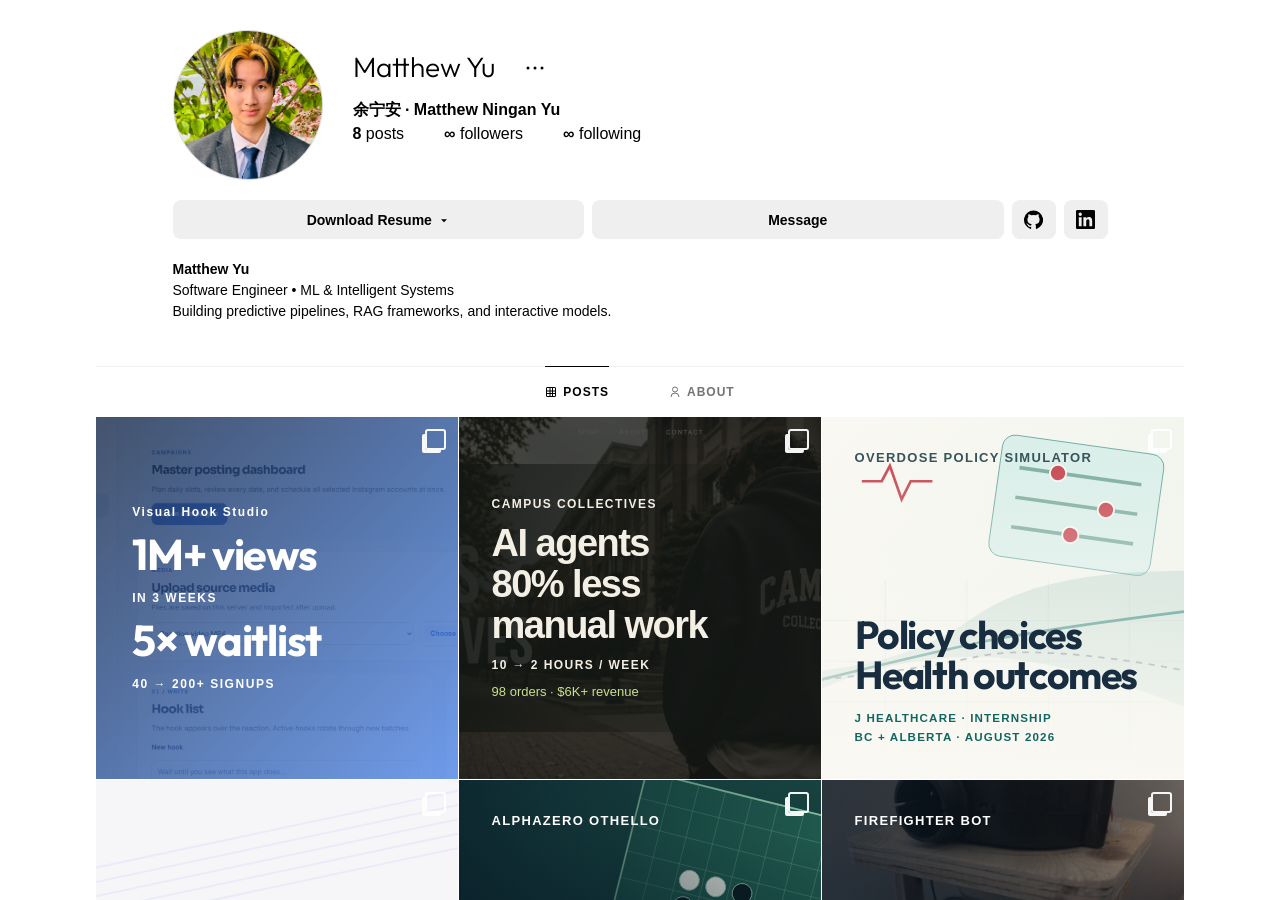
==== commit b58dfed3: "Fixed" ====
--- a/index.html
+++ b/index.html
@@ -5,9 +5,11 @@
   <meta name="viewport" content="width=device-width, initial-scale=1.0">
   <title>Matthew Yu • Portfolio</title>
   <link rel="icon" type="image/png" href="favicon.png">
-  <link rel="stylesheet" href="style.css">
+  <link rel="stylesheet" href="style.css?v=20261105-policy-ivory">
   <!-- Link to Google Fonts for modern typography -->
   <link href="https://fonts.googleapis.com/css2?family=Outfit:wght@300;400;500;600;700&family=Space+Grotesk:wght@400;500;600&display=swap" rel="stylesheet">
+  <link rel="stylesheet" href="Campus%20Collectives/slides.css">
+  <link rel="stylesheet" href="J%20Healthcare/slides.css?v=3">
 </head>
 <body>
 
@@ -48,7 +50,7 @@
 
               <!-- Follower/Post Stats -->
               <ul class="stats-row">
-                <li><span class="stat-count">5</span> posts</li>
+                <li><span class="stat-count">8</span> posts</li>
                 <li><span class="stat-count">∞</span> followers</li>
                 <li><span class="stat-count">∞</span> following</li>
               </ul>
@@ -107,82 +109,29 @@
 
         <!-- Main Posts Grid -->
         <div class="posts-grid" id="grid-posts">
+          <div class="grid-post-card" data-project="visual-hook-studio">
+            <div class="card-media visual-hook-cover">
+              <img src="Visual%20Hook%20Studio/dashboard.png" alt="Visual Hook Studio dashboard">
+              <div class="visual-hook-cover-copy"><span>Visual Hook Studio</span><strong>1M+ views</strong><span>IN 3 WEEKS</span><strong>5× waitlist</strong><span>40 → 200+ SIGNUPS</span></div>
+            </div>
+          </div>
+          <div class="grid-post-card" data-project="campus-collectives"><div class="card-media cc-cover"><img src="Campus%20Collectives/storefront.png" alt="Campus Collectives storefront"><div class="cc-cover-copy"><span>CAMPUS COLLECTIVES</span><strong>AI agents<br>80% less<br>manual work</strong><span>10 → 2 HOURS / WEEK</span><small>98 orders · $6K+ revenue</small></div></div></div>
+<div class="grid-post-card" data-project="overdose-policy"><div class="card-media editorial-cover editorial-policy"><div class="editorial-backdrop" aria-hidden="true"><svg viewBox="0 0 400 400" class="editorial-graphic" aria-hidden="true"><g transform="translate(190 30) rotate(8 90 75)"><rect width="180" height="135" rx="14" fill="#d8eee9" stroke="#16786f" stroke-opacity=".65"/><g stroke="#78a99b" stroke-width="4"><path d="M22 35h136M22 68h136M22 101h136"/></g><g fill="#c43f4b" stroke="#faf8f2" stroke-width="2"><circle cx="65" cy="35" r="9"/><circle cx="123" cy="68" r="9"/><circle cx="88" cy="101" r="9"/></g></g><g stroke="#8baa9e" stroke-opacity=".2" fill="none"><path d="M0 225h400M0 270h400M0 315h400M70 180v190M160 180v190M250 180v190M340 180v190"/></g><path d="M0 280Q100 270 170 220T400 170L400 320Q260 265 170 265T0 300Z" fill="#16786f" opacity=".18"/><path d="M0 290Q100 265 170 250T400 215" stroke="#16786f" stroke-width="3" fill="none"/><path d="M0 290Q100 280 170 265T400 280" stroke="#677580" stroke-width="2" stroke-dasharray="7 7" fill="none"/><g transform="translate(44 49)" stroke="#c43f4b" fill="none" stroke-width="3"><path d="M0 22h22l9-17 13 37 10-20h24"/></g></svg></div><div class="editorial-copy"><span class="editorial-name">OVERDOSE POLICY SIMULATOR</span><strong class="editorial-purpose"><span class="cover-purpose-full">Policy choices<br>Health outcomes</span><span class="cover-purpose-short">Policy choices<br>Health outcomes</span></strong><span class="editorial-detail">J HEALTHCARE · INTERNSHIP<br>BC + ALBERTA · AUGUST 2026</span></div></div></div>
           <!-- Post 1: ScoreShift -->
-          <div class="grid-post-card" data-project="scoreshift">
-            <div class="card-media">
-              <div class="score-card-bg score-card-logo-cover">
-                <div class="score-logo-lockup" aria-label="ScoreShift">
-                  <img class="score-logo-icon" src="ScoreShift/logo.png" alt="ScoreShift logo">
-                  <span class="score-logo-wordmark">ScoreShift</span>
-                </div>
-              </div>
-            </div>
-          </div>
-
-          <!-- Post 2: HavenIQ HVAC Model -->
-          <div class="grid-post-card" data-project="hvac-model">
-            <div class="card-media model-theme">
-              <div class="model-card-bg">
-                <div class="chart-line"></div>
-                <div class="chart-dot d1"></div>
-                <div class="chart-dot d2"></div>
-                <div class="chart-dot d3"></div>
-                <div class="r2-badge">R² = 0.871</div>
-                <div class="project-tag">XGBoost HVAC</div>
-              </div>
-            </div>
-          </div>
-
-          <!-- Post 3: HavenIQ HVAC RAG System -->
-          <div class="grid-post-card" data-project="hvac-rag">
-            <div class="card-media rag-theme">
-              <div class="rag-card-bg">
-                <div class="vector-network"></div>
-                <div class="database-icon"></div>
-                <div class="retrieval-query">Vector Search</div>
-                <div class="project-tag">HVAC RAG</div>
-              </div>
-            </div>
-          </div>
+          <div class="grid-post-card" data-project="scoreshift"><div class="card-media editorial-cover editorial-score"><div class="editorial-staff" aria-hidden="true"><i></i><i></i><i></i><i></i><i></i></div><div class="score-logo-lockup"><img class="score-logo-icon" src="ScoreShift/logo.png" alt="ScoreShift logo"><span class="score-logo-wordmark">ScoreShift</span></div><div class="editorial-score-caption"><strong><span class="cover-purpose-full">Scan and transpose<br>sheet music</span><span class="cover-purpose-short">Transpose<br>sheet music</span></strong><small>PHOTO → SCORE → NEW KEY</small></div></div></div>
 
           <!-- Post 4: AlphaZero Othello Engine -->
-          <div class="grid-post-card" data-project="othello-az">
-            <div class="card-media othello-theme">
-              <div class="othello-card-bg">
-                <div class="othello-board">
-                  <div class="ob-cell val-w"></div>
-                  <div class="ob-cell val-b"></div>
-                  <div class="ob-cell val-b"></div>
-                  <div class="ob-cell val-w"></div>
-                </div>
-                <div class="project-tag">AlphaZero Othello</div>
-              </div>
-            </div>
-          </div>
+          <div class="grid-post-card" data-project="othello-az"><div class="card-media editorial-cover editorial-othello-az"><div class="editorial-backdrop" aria-hidden="true"><svg viewBox="0 0 400 400" class="editorial-graphic" aria-hidden="true"><g transform="translate(180 12) rotate(14 100 100)"><rect width="240" height="240" rx="12" fill="#215d50" stroke="#8dc9a8" stroke-width="2"/><path d="M30 0v240M0 30h240" stroke="#6caa8e" stroke-opacity=".4"/><path d="M60 0v240M0 60h240" stroke="#6caa8e" stroke-opacity=".4"/><path d="M90 0v240M0 90h240" stroke="#6caa8e" stroke-opacity=".4"/><path d="M120 0v240M0 120h240" stroke="#6caa8e" stroke-opacity=".4"/><path d="M150 0v240M0 150h240" stroke="#6caa8e" stroke-opacity=".4"/><path d="M180 0v240M0 180h240" stroke="#6caa8e" stroke-opacity=".4"/><path d="M210 0v240M0 210h240" stroke="#6caa8e" stroke-opacity=".4"/><circle cx="105" cy="105" r="11" fill="#eef4e8" stroke="#9cc9af" stroke-width="1"/><circle cx="135" cy="135" r="11" fill="#eef4e8" stroke="#9cc9af" stroke-width="1"/><circle cx="105" cy="135" r="11" fill="#0a1d20" stroke="#9cc9af" stroke-width="1"/><circle cx="135" cy="105" r="11" fill="#0a1d20" stroke="#9cc9af" stroke-width="1"/><circle cx="75" cy="105" r="11" fill="#eef4e8" stroke="#9cc9af" stroke-width="1"/><circle cx="165" cy="135" r="11" fill="#0a1d20" stroke="#9cc9af" stroke-width="1"/><circle cx="165" cy="165" r="11" fill="#eef4e8" stroke="#9cc9af" stroke-width="1"/><circle cx="75" cy="135" r="11" fill="#0a1d20" stroke="#9cc9af" stroke-width="1"/></g></svg></div><div class="editorial-copy"><span class="editorial-name">ALPHAZERO OTHELLO</span><strong class="editorial-purpose"><span class="cover-purpose-full">AI that learns<br>through self-play</span><span class="cover-purpose-short">Learns through<br>self-play</span></strong><span class="editorial-detail">REINFORCEMENT LEARNING<br>+ TREE SEARCH</span></div></div></div>
 
           <!-- Post 5: Firefighter Bot -->
-          <div class="grid-post-card" data-project="firefighter-bot">
-            <div class="card-media firefighter-theme">
-              <div class="firefighter-card-bg">
-                <div class="maze-path">
-                  <span class="maze-line line-a"></span>
-                  <span class="maze-line line-b"></span>
-                  <span class="maze-line line-c"></span>
-                  <span class="maze-line line-d"></span>
-                </div>
-                <div class="robot-body">
-                  <span class="robot-eye"></span>
-                  <span class="robot-sensor"></span>
-                </div>
-                <div class="sensor-beam beam-left"></div>
-                <div class="sensor-beam beam-front"></div>
-                <div class="flame-mark">
-                  <span></span>
-                </div>
-                <div class="project-tag">Firefighter Bot</div>
-              </div>
-            </div>
-          </div>
+          <div class="grid-post-card" data-project="firefighter-bot"><div class="card-media editorial-cover editorial-firefighter-bot"><div class="editorial-backdrop" aria-hidden="true"><img class="editorial-photo" src="Firefighter%20bot/Flahamey.jpeg" alt=""></div><div class="editorial-copy"><span class="editorial-name">FIREFIGHTER BOT</span><strong class="editorial-purpose"><span class="cover-purpose-full">Find the flame<br>Navigate<br>Respond</span><span class="cover-purpose-short">Find flames<br>Navigate<br>Respond</span></strong><span class="editorial-detail">AUTONOMOUS ROBOTICS<br>CUSTOM PCBs + SENSORS</span></div></div></div>
+
+          <!-- Post 2: HomeWise AI HVAC Model -->
+          <div class="grid-post-card" data-project="hvac-model"><div class="card-media editorial-cover editorial-hvac-model"><div class="editorial-backdrop" aria-hidden="true"><svg viewBox="0 0 400 400" class="editorial-graphic" aria-hidden="true"><g fill="none" stroke="#719de4" stroke-opacity=".32"><path d="M0 50h400M50 0v400"/><path d="M0 100h400M100 0v400"/><path d="M0 150h400M150 0v400"/><path d="M0 200h400M200 0v400"/><path d="M0 250h400M250 0v400"/><path d="M0 300h400M300 0v400"/><path d="M0 350h400M350 0v400"/></g><path d="M0 270Q80 250 120 175T230 140T400 25L400 150Q300 245 230 210T120 270T0 340Z" fill="#4599ef" opacity=".2"/><path d="M0 305 55 280 95 292 140 211 180 233 220 155 260 168 305 100 350 115 400 49" fill="none" stroke="#6fc5ff" stroke-width="4"/><circle cx="55" cy="280" r="5" fill="#d9efff"/><circle cx="140" cy="211" r="5" fill="#d9efff"/><circle cx="220" cy="155" r="5" fill="#d9efff"/><circle cx="305" cy="100" r="5" fill="#d9efff"/><circle cx="350" cy="115" r="5" fill="#d9efff"/></svg></div><div class="editorial-copy"><span class="editorial-name">HOMEWISE AI / HVAC MODEL</span><strong class="editorial-purpose"><span class="cover-purpose-full">Predict HVAC<br>confidence</span><span class="cover-purpose-short">Predict HVAC<br>confidence</span></strong><span class="editorial-detail">INTERNSHIP · HELD-OUT R² 0.871</span></div></div></div>
+
+          <!-- Post 3: HomeWise AI HVAC RAG System -->
+          <div class="grid-post-card" data-project="hvac-rag"><div class="card-media editorial-cover editorial-hvac-rag"><div class="editorial-backdrop" aria-hidden="true"><svg viewBox="0 0 400 400" class="editorial-graphic" aria-hidden="true"><g stroke="#8acfc6" stroke-width="2" fill="none"><path d="M80 60 255 115 350 230" opacity=".45"/><path d="M130 155 255 115 350 230" opacity=".45"/><path d="M75 270 255 115 350 230" opacity=".45"/><path d="M195 300 255 115 350 230" opacity=".45"/></g><circle cx="80" cy="60" r="12" fill="#234c58" stroke="#8acfc6" stroke-width="2"/><circle cx="130" cy="155" r="17" fill="#234c58" stroke="#8acfc6" stroke-width="2"/><circle cx="75" cy="270" r="11" fill="#234c58" stroke="#8acfc6" stroke-width="2"/><circle cx="195" cy="300" r="12" fill="#234c58" stroke="#8acfc6" stroke-width="2"/><circle cx="255" cy="115" r="32" fill="#234c58" stroke="#8acfc6" stroke-width="2"/><g transform="translate(285 180)"><rect width="100" height="88" rx="10" fill="#c1e6dc"/><path d="M18 25h64M18 40h52M18 55h60" stroke="#307d73" stroke-width="4"/><path d="M22 88v14l19-14" fill="#c1e6dc"/></g><g transform="translate(230 90)" stroke="#bfe8db" stroke-width="3"><path d="M5 11h40M5 25h40M5 39h40"/><circle cx="14" cy="11" r="4" fill="#204f54"/><circle cx="33" cy="25" r="4" fill="#204f54"/><circle cx="20" cy="39" r="4" fill="#204f54"/></g></svg></div><div class="editorial-copy"><span class="editorial-name">HOMEWISE AI / HVAC RAG</span><strong class="editorial-purpose"><span class="cover-purpose-full">Sensor data<br>to explanations</span><span class="cover-purpose-short">Sensor data<br>to explanations</span></strong><span class="editorial-detail">RETRIEVE SIMILAR INCIDENTS<br>GROUNDED EXPLANATIONS</span></div></div></div>
+
         </div>
 
         <!-- About Me Section -->
@@ -352,7 +301,7 @@
           </div>
           <h3>Matthew Yu</h3>
           <p class="sub-profile-label">Matthew Yu • Portfolio Assistant</p>
-          <span class="chat-badge">∞ followers • 5 posts</span>
+          <span class="chat-badge">∞ followers • 8 posts</span>
           <button class="btn-chat-action" id="btn-view-profile-dm">View Profile</button>
         </div>
 
@@ -366,10 +315,12 @@
           </div>
           <div class="msg-bubble">
             Hi! I am Matthew's RAG portfolio assistant. Ask me anything about his technical experience, or ask questions about these projects:<br><br>
+            • <strong>Visual Hook Studio</strong> (Reel Automation)<br>
             • <strong>ScoreShift</strong> (Music Transposition)<br>
-            • <strong>HavenIQ HVAC Model</strong> (XGBoost/PyTorch)<br>
-            • <strong>HavenIQ HVAC RAG</strong> (Qdrant anomaly explainer)<br>
-            • <strong>AlphaZero Othello Engine</strong>
+            • <strong>HomeWise AI HVAC Model</strong> (internship; XGBoost/PyTorch)<br>
+            • <strong>HomeWise AI HVAC RAG</strong> (internship; Qdrant anomaly explainer)<br>
+            • <strong>AlphaZero Othello Engine</strong><br>
+            • <strong>Firefighter Bot</strong> (Embedded Robotics)
           </div>
         </div>
 
@@ -556,6 +507,6 @@
   </div>
 
   <!-- Core application logic script -->
-  <script src="app.js"></script>
+  <script src="app.js?v=20261105-policy"></script>
 </body>
 </html>
--- a/style.css
+++ b/style.css
@@ -1893,13 +1893,26 @@
 
 .maze-robot {
   position: absolute;
-  left: 122px;
-  bottom: 76px;
+  right: 118px;
+  top: 104px;
   width: 46px;
   height: 46px;
   border-radius: 10px;
   background: linear-gradient(145deg, #60a5fa, #2563eb);
-  transform: rotate(-10deg);
+  transform: rotate(12deg);
+}
+
+.maze-robot::after {
+  content: "";
+  position: absolute;
+  right: -11px;
+  top: 50%;
+  width: 0;
+  height: 0;
+  border-top: 7px solid transparent;
+  border-bottom: 7px solid transparent;
+  border-left: 12px solid #2563eb;
+  transform: translateY(-50%);
 }
 
 .maze-arrow {
@@ -1913,7 +1926,7 @@
 }
 
 .arrow-a { left: 56px; bottom: 96px; }
-.arrow-b { right: 36px; top: 58px; }
+.arrow-b { right: 22px; top: 126px; }
 
 .nav-copy {
   text-align: left;
@@ -2117,7 +2130,7 @@
 }
 
 .flow-node::after {
-  content: '↓';
+  content: 'â†“';
   position: absolute;
   bottom: -20px;
   left: 50%;
@@ -2179,7 +2192,7 @@
   margin-top: 4px;
 }
 
-/* HavenIQ HVAC RAG carousel redesign */
+/* HomeWise AI HVAC RAG carousel redesign */
 .rag-slide {
   width: 100%;
   height: 100%;
@@ -3838,3 +3851,141 @@
     overflow-y: auto;
   }
 }
+
+/* Overdose policy editorial carousel */
+.ops-slide{box-sizing:border-box;width:100%;height:100%;overflow:auto;background:#faf8f2;color:#182d40;padding:clamp(18px,4%,38px);font-family:inherit}.ops-slide header{display:flex;justify-content:space-between;font-size:11px;letter-spacing:.1em;color:#52616b}.ops-slide h2{font-size:clamp(23px,2.5vw,34px);line-height:1.12;margin:18px 0}.ops-slide p{font-size:14px;line-height:1.5}.ops-slide small{display:block;font-size:12px;line-height:1.45;color:#465762;margin:10px 0}.ops-slide svg{width:100%;max-height:210px;display:block}.ops-slide svg text{font:12px sans-serif;fill:#465762}.ops-boxes{display:grid;gap:9px;margin:12px 0}.ops-boxes>div{padding:12px;background:#e8efeb;border-left:3px solid #16786f;border-radius:5px;font-size:14px;line-height:1.4}.ops-control{font-size:13px;margin:14px 0}.ops-track{height:5px;background:#d9dee3;margin-top:10px;position:relative}.ops-track:before{content:'';display:block;width:35%;height:100%;background:#c43f4b}.ops-track i{position:absolute;left:35%;top:-4px;width:13px;height:13px;border-radius:50%;background:#c43f4b}.ops-columns{display:grid;grid-template-columns:1.2fr 1fr;gap:20px}.ops-slide pre{font-size:12px;white-space:pre-wrap;background:#eef0ed;padding:15px;line-height:1.8}.ops-equation{padding:18px;background:#fff;font-size:17px;line-height:1.6}.ops-cover{background:#faf8f2;color:#182d40;display:flex;flex-direction:column;justify-content:center;gap:18px;padding:8%;box-sizing:border-box}.ops-cover strong{font-size:clamp(15px,3vw,36px);line-height:1.1}.ops-cover small,.ops-cover span{font-size:clamp(8px,1vw,12px)}@media(max-width:600px){.ops-columns{grid-template-columns:1fr}.ops-slide h2{font-size:24px}.ops-slide{padding:20px 25px}.ops-slide svg{max-height:160px}}
+
+/* J Healthcare supplied artwork: preserve complete diagrams and readable captions. */
+.healthcare-asset-slide{margin:0;box-sizing:border-box;width:100%;height:100%;min-width:0;display:flex;flex-direction:column;background:#faf8f2;color:#182d40;padding:16px 20px 32px;gap:8px;overflow:hidden}
+.healthcare-slide-meta{display:flex;justify-content:space-between;gap:12px;font-size:12px;color:#465762;flex-shrink:0}
+.healthcare-art{display:flex;flex:1;min-height:0;align-items:center;justify-content:center;width:100%}
+.healthcare-art picture{display:contents}.healthcare-art img{display:block;width:100%;height:100%;min-height:0;object-fit:contain}
+.healthcare-asset-slide figcaption{flex-shrink:0;font-size:14px;line-height:1.45}.healthcare-asset-slide figcaption p{margin:0 0 8px}.healthcare-asset-slide figcaption>div{display:flex;justify-content:space-between;align-items:center;gap:8px}.healthcare-asset-slide small{font-size:11px;color:#465762}.healthcare-asset-slide figcaption a{font-size:12px;color:#12665f;text-decoration:underline;white-space:nowrap}
+.mobile-post-media:has(.healthcare-asset-slide){height:auto;min-height:0;aspect-ratio:4/5;max-height:none}.mobile-post-media:has(.healthcare-asset-slide) .mobile-post-slide-track{height:100%}.mobile-post-media .healthcare-asset-slide{padding-bottom:38px}
+@media(max-width:480px){.mobile-post-media:has(.healthcare-asset-slide){aspect-ratio:3/4}.healthcare-asset-slide{padding:12px 12px 34px}.healthcare-slide-meta{font-size:11px}.healthcare-asset-slide figcaption{font-size:13px}}
+
+/* Readable healthcare slides: native text, focused artwork, generous safe areas. */
+.hc-slide{box-sizing:border-box;width:100%;height:100%;padding:24px 40px 34px;display:flex;flex-direction:column;gap:12px;background:#faf8f2;color:#182d40;overflow:hidden;min-width:0}
+.hc-slide header,.hc-slide footer{display:flex;justify-content:space-between;align-items:center;gap:12px;font-size:12px;line-height:1.4;flex-shrink:0;color:#465762}.hc-slide h2{font-family:var(--header-font);font-size:clamp(25px,2.6vw,34px);line-height:1.12;margin:0;letter-spacing:-.025em;flex-shrink:0}.hc-content{flex:1;min-height:0;display:flex;flex-direction:column;justify-content:center;gap:12px;font-size:17px;line-height:1.4}.hc-caption{font-size:15px;line-height:1.45;margin:0;flex-shrink:0}.hc-slide footer a{color:#12665f;text-decoration:underline;white-space:nowrap}.hc-slide small{font-size:13px;color:#465762}.hc-cards{display:grid;gap:10px}.hc-cards>div{padding:12px 16px;background:#e8efeb;border-left:3px solid #16786f;border-radius:8px}.hc-cards b{display:inline-block;margin-bottom:4px}.hc-hero>span{font-size:14px;color:#12665f;font-weight:700}.hc-hero>strong{display:block;font-size:32px;line-height:1.18;margin:12px 0}.hc-hero p{font-size:15px}.hc-slide-1 .hc-cards{grid-template-columns:1fr 1fr;font-size:15px}.hc-controls{display:grid;gap:18px}.hc-controls strong{font-size:17px;font-weight:600}.hc-track{height:6px;background:#efd7d9;margin-top:10px;border-radius:5px;position:relative}.hc-track:before{content:'';display:block;width:45%;height:100%;background:#c43f4b}.hc-track i{position:absolute;left:45%;top:-5px;height:16px;width:16px;border:3px solid #c43f4b;background:white;border-radius:50%}.hc-output{background:#d8eee9;border-radius:12px;padding:14px 18px}.hc-output span{font-size:12px;font-weight:700;letter-spacing:.08em}.hc-output p{margin:6px 0 0;font-size:18px;font-weight:600}.hc-fields{font-size:15px;line-height:1.5}.hc-chart{display:block;width:100%;min-height:0;flex:1;object-fit:contain;max-height:245px}.hc-methods{display:grid;gap:5px;font-size:14px}.hc-methods b{margin-right:8px;color:#12665f}.hc-donors{display:flex;gap:10px}.hc-donors span{flex:1;background:#e8efeb;text-align:center;padding:10px;border-radius:8px;font-size:15px}.hc-merge{text-align:center;font-size:15px;font-weight:600;color:#12665f}.hc-scenario{display:flex;justify-content:space-between;gap:10px;background:#d8eee9;padding:12px;border-radius:10px;font-size:16px}.hc-icons{display:flex;justify-content:space-around;gap:16px}.hc-icons>div{display:flex;align-items:center;flex-direction:column;gap:5px;font-size:15px}.hc-icons img{height:44px;width:54px;object-fit:contain}.hc-cost-intro{text-align:center;font-size:17px;font-weight:600}.hc-equation{display:grid;gap:7px;font-size:18px}.hc-equation>div{padding:10px 14px;background:#eef0eb;border-radius:8px}.hc-equation>div:last-child{background:#d8eee9;color:#12665f;font-weight:700}.hc-equation b{display:inline-block;width:22px}.hc-slide-8 .hc-cards{font-size:15px}.hc-slide-8 .hc-cards>div{padding:10px 14px}
+.mobile-post-media:has(.hc-slide){height:650px;min-height:650px;max-height:none}.mobile-post-media .hc-slide{padding:22px 24px 42px}.mobile-post-media .hc-slide h2{font-size:29px}.mobile-post-media .hc-chart{max-height:265px}
+@media(max-width:400px){.mobile-post-media:has(.hc-slide){height:670px;min-height:670px}.hc-slide header,.hc-slide footer{font-size:11px}.mobile-post-media .hc-slide{padding-left:20px;padding-right:20px}.hc-hero>strong{font-size:30px}.hc-scenario{font-size:15px}.hc-caption{font-size:15px}}
+
+.vh-video-slide video{display:block;width:100%;flex:1;min-height:0;object-fit:contain;background:#071426;border-radius:8px}
+/* Outcome-led Visual Hook Studio layout */
+.modal-wrapper:has(.vh-results){max-width:1280px;max-height:780px}
+.modal-wrapper:has(.vh-results) .modal-media-panel{flex:2.4;min-width:0}
+.visual-hook-shot h2{font-size:28px;line-height:1.15;color:#10294c;margin:0;flex-shrink:0}
+.visual-hook-shot .vh-image-link{display:flex;flex:1;min-height:0;width:100%;overflow:hidden}
+.visual-hook-shot .vh-image-link img{max-width:100%;border:0;box-shadow:none;border-radius:0}
+.visual-hook-shot .visual-hook-caption{flex-wrap:wrap;gap:6px}
+.visual-hook-shot .visual-hook-caption strong{font-size:16px;text-align:left;width:100%;line-height:1.4}
+.visual-hook-caption a{font-size:16px;color:#174ba9;text-decoration:underline}
+.vh-result{padding:18px;background:white;border-radius:14px}
+.vh-result>strong{font-size:clamp(48px,5vw,70px);line-height:1.1;letter-spacing:-.04em;color:#1f5eea}
+.vh-result p{font-size:20px;margin:8px 0}.vh-result span{font-size:16px;color:#49617c}
+.visual-hook-diagram.vh-results{justify-content:center}
+/* Visual Hook Studio carousel */
+.visual-hook-cover{background:#eaf4ff;isolation:isolate}.visual-hook-cover img{position:absolute;inset:0;width:100%;height:100%;object-fit:cover;object-position:24% center;opacity:.2;filter:saturate(.8)}.visual-hook-cover:after{content:"";position:absolute;inset:0;background:linear-gradient(135deg,rgba(8,28,61,.94),rgba(20,92,222,.74));z-index:-1}.visual-hook-cover-copy{position:relative;z-index:1;color:#fff;width:100%;padding:10%;display:flex;flex-direction:column;gap:14px}.visual-hook-cover-copy span{font-size:clamp(8px,1vw,12px);font-weight:700;letter-spacing:.13em}.visual-hook-cover-copy strong{font-family:var(--header-font);font-size:clamp(20px,4.4vw,43px);line-height:1.02;letter-spacing:-.03em}
+.visual-hook-shot{box-sizing:border-box;width:100%;height:100%;padding:18px 20px 24px;background:#edf5ff;display:flex;flex-direction:column;gap:12px;overflow:hidden}.visual-hook-shot img{display:block;flex:1;min-width:0;min-height:0;width:100%;height:100%;object-fit:contain;object-position:center;border:1px solid #c8daf1;border-radius:10px;background:#fff;box-shadow:0 12px 30px rgba(28,67,125,.12)}.visual-hook-caption{flex-shrink:0;display:flex;justify-content:space-between;align-items:center;gap:16px;color:#0b1f3a}.visual-hook-caption span{font-size:11px;letter-spacing:.1em;color:#1f5eea;font-weight:800}.visual-hook-caption strong{font-size:14px;text-align:right}.visual-hook-shot-tall img{max-width:66%;margin:0 auto}
+.visual-hook-diagram{box-sizing:border-box;width:100%;height:100%;padding:28px 34px 34px;background:linear-gradient(145deg,#f5faff,#e6f2ff);color:#0a1d38;display:flex;flex-direction:column;gap:18px;overflow:hidden}.visual-hook-diagram header,.visual-hook-diagram footer{display:flex;justify-content:space-between;gap:12px;color:#245bc4;font-size:11px;font-weight:800;letter-spacing:.1em}.visual-hook-diagram h2{font-family:var(--header-font);font-size:clamp(26px,3vw,38px);line-height:1.08;letter-spacing:-.035em;margin:0}.visual-hook-diagram>p{margin:0;color:#49617c;line-height:1.5}.visual-hook-flow{flex:1;display:flex;align-items:stretch;gap:8px;min-height:0}.visual-hook-flow>div{flex:1;min-width:0;background:#fff;border:1px solid #c9dcf6;border-radius:14px;padding:18px 14px;display:flex;flex-direction:column;justify-content:center;gap:8px;box-shadow:0 8px 22px rgba(31,94,234,.08)}.visual-hook-flow b{color:#1f5eea;font-size:13px}.visual-hook-flow strong{font-size:19px}.visual-hook-flow span{font-size:13px;line-height:1.45;color:#526985}.visual-hook-flow i{align-self:center;color:#1f5eea;font-size:22px;font-style:normal}.visual-hook-workers{flex:1;display:grid;grid-template-columns:repeat(2,minmax(0,1fr));gap:10px;min-height:0}.visual-hook-workers>div{background:#fff;border:1px solid #c9dcf6;border-radius:12px;padding:13px 16px;display:flex;flex-direction:column;justify-content:center;gap:5px}.visual-hook-workers>div:last-child{grid-column:1/-1}.visual-hook-workers strong{font-size:16px;color:#174ba9}.visual-hook-workers span{font-size:13px;line-height:1.35;color:#526985}
+.mobile-post-media:has(.visual-hook-shot),.mobile-post-media:has(.visual-hook-diagram){height:620px;min-height:620px;max-height:none}.mobile-post-media .visual-hook-shot{padding:14px 12px 38px}.mobile-post-media .visual-hook-shot-tall img{max-width:100%}.mobile-post-media .visual-hook-caption{flex-direction:column;align-items:flex-start;gap:5px}.mobile-post-media .visual-hook-caption strong{text-align:left}.mobile-post-media .visual-hook-diagram{padding:24px 20px 42px}.mobile-post-media .visual-hook-flow{flex-direction:column;gap:7px}.mobile-post-media .visual-hook-flow i{display:none}.mobile-post-media .visual-hook-flow>div{padding:10px 13px}.mobile-post-media .visual-hook-flow strong{font-size:16px}.mobile-post-media .visual-hook-flow span{font-size:12px}.mobile-post-media .visual-hook-workers{grid-template-columns:1fr}.mobile-post-media .visual-hook-workers>div:last-child{grid-column:auto}.mobile-post-media .visual-hook-workers>div{padding:9px 12px}.mobile-post-media .visual-hook-diagram h2{font-size:28px}
+.visual-hook-shot{padding:12px 14px 32px}
+.visual-hook-diagram .visual-hook-workers{grid-template-columns:1fr;gap:10px}
+.visual-hook-diagram .visual-hook-workers>div:last-child{grid-column:auto}
+.visual-hook-diagram .visual-hook-workers span,.visual-hook-diagram>p,.visual-hook-diagram footer{font-size:16px;letter-spacing:0;line-height:1.4}
+@media(max-width:900px){.modal-wrapper:has(.vh-results) .modal-details-panel{flex:0 0 245px}.visual-hook-diagram{padding:20px 22px 36px;gap:12px}.visual-hook-cover-copy{gap:8px}}
+.mobile-post-media .vh-dashboard .vh-image-link img{object-fit:cover;object-position:23% top}
+.mobile-post-media .vh-compose .vh-image-link img,.mobile-post-media .vh-campaign .vh-image-link img{object-fit:cover;object-position:left top}
+.mobile-post-media .vh-image-link{cursor:zoom-in}
+.mobile-post-media:has(.vh-results){height:680px;min-height:680px}
+.mobile-post-media .visual-hook-workers span{font-size:16px}
+@media(min-width:767px) and (max-width:1000px){.vh-dashboard .vh-image-link img{object-fit:cover;object-position:23% top}.vh-compose .vh-image-link img,.vh-campaign .vh-image-link img{object-fit:cover;object-position:left top}}
+/* Othello technical carousel: scoped to this post. */
+.oz-slide{width:100%;height:100%;box-sizing:border-box;overflow:auto;display:flex;flex-direction:column;gap:20px;padding:36px 48px 46px;background:#0d3028;color:#edf6ed;text-align:left}
+.oz-slide header{display:flex;justify-content:space-between;gap:10px;font:11px var(--code-font);letter-spacing:.08em;color:#b5d897}
+.oz-slide h2{font-family:var(--header-font);font-size:clamp(25px,2.5vw,36px);line-height:1.12;letter-spacing:-.025em;margin:0}
+.oz-content{display:flex;flex:1;flex-direction:column;justify-content:center;gap:18px;min-height:min-content}
+.oz-content p{font-size:16px;line-height:1.55;margin:0;color:#dfebe2}.oz-content .oz-note{font-size:14px;color:#c2d2c7}
+.oz-hero{font:clamp(32px,3.5vw,48px)/1.1 var(--header-font);color:#d2f79c}
+.oz-stats{display:grid;grid-template-columns:1fr 1fr;gap:12px}.oz-stats>div,.oz-flow>div{padding:14px 16px;background:#183f34;border:1px solid #365a45;border-radius:10px}
+.oz-stats b{display:block;font-size:24px;color:#d2f79c;margin-bottom:6px}.oz-stats span,.oz-flow span{display:block;font-size:14px;line-height:1.45;color:#d3e2d7}.oz-flow{display:grid;gap:8px}.oz-flow b{display:block;font-size:15px;margin-bottom:4px}
+.oz-equation{padding:16px;border-left:3px solid #c1ed8a;background:#09261f;font:16px/1.7 var(--code-font)}
+.oz-slide pre{white-space:pre-wrap;overflow-wrap:anywhere;margin:0;padding:16px;background:#09261f;border-radius:8px;font:13px/1.65 var(--code-font);color:#d2f79c}.oz-code-label{font:12px var(--code-font);color:#b5d897}
+.oz-slide footer{border-top:1px solid #365a45;padding-top:12px;font-size:12px;line-height:1.5;color:#b5cbbb}
+.mobile-post-media:has(.oz-slide){height:680px;min-height:680px;max-height:none}.mobile-post-media .oz-slide{padding:24px 22px 42px;gap:16px}.mobile-post-media .oz-slide h2{font-size:29px}.mobile-post-media .oz-hero{font-size:38px}.mobile-post-media .oz-content{gap:14px}.mobile-post-media .oz-content p{font-size:15px}.mobile-post-media .oz-stats b{font-size:22px}
+@media(max-width:380px){.mobile-post-media:has(.oz-slide){height:740px;min-height:740px}.mobile-post-media .oz-slide{padding-left:16px;padding-right:16px}.oz-stats>div{padding:12px}}
+/* Diagram-led Othello slides */
+.oz-graphic-slide{gap:14px}.oz-art{flex:1;display:flex;flex-direction:column;justify-content:center;gap:16px;min-height:min-content}.oz-takeaway{font-size:17px;line-height:1.4;margin:0;color:#edf6ed}.oz-board{display:grid;grid-template-columns:repeat(8,1fr);aspect-ratio:1;width:100%;max-width:250px;border:3px solid #739a70;border-radius:5px;overflow:hidden}.oz-board>div{position:relative;background:#225744;border:1px solid #47715a;display:grid;place-items:center;aspect-ratio:1}.oz-disc{display:block;width:76%;height:76%;border-radius:50%;box-shadow:0 2px 3px #0005}.oz-disc.black{background:#101b17}.oz-disc.white{background:#f3f5df}.oz-disc.legal{background:#c8ef8b66;border:2px dashed #d2f79c}.oz-overview{display:grid;grid-template-columns:1.1fr 1fr;align-items:center;gap:24px}.oz-bigstat strong{font-size:clamp(40px,5vw,70px);line-height:1;color:#d2f79c;display:block}.oz-bigstat span{font-size:20px;display:block;margin:8px 0}.oz-bigstat small{font-size:12px;line-height:1.5;color:#b5cbbb;display:block}.oz-node{padding:14px;border:1px solid #4e7561;border-radius:10px;background:#183f34;text-align:center}.oz-node b{display:block;font-size:17px;color:#e0f1c8}.oz-node span{display:block;font-size:13px;line-height:1.4;color:#c0d2c4;margin-top:5px}.oz-loop{display:grid;grid-template-columns:1fr 25px 1fr;gap:12px;align-items:center}.oz-loop-return{grid-column:1/-1;text-align:center;color:#e8c68a;font-size:14px}.oz-arrow,.oz-plus{font-size:28px;text-align:center;color:#d2f79c}.oz-mask-pair{display:grid;grid-template-columns:1fr 30px 1fr;align-items:center;gap:12px}.oz-mask-pair figure{margin:0}.oz-mask-pair figcaption{text-align:center;margin-top:10px;font:12px var(--code-font);color:#c9dda7}.oz-capture{display:flex;gap:8px;align-items:center;justify-content:center}.oz-capture>span{font-size:29px}.oz-capture b{font-size:12px;color:#b5cbbb}.oz-target{color:#d2f79c}.oz-network{display:flex;flex-direction:column;align-items:stretch;gap:8px}.oz-down{text-align:center;color:#b5d897;font-size:13px}.oz-residual{border:2px dashed #619175;border-radius:14px;padding:6px}.oz-residual>span{display:block;text-align:center;font-size:12px;margin-bottom:4px;color:#e8c68a}.oz-heads{display:grid;grid-template-columns:1fr 1fr;gap:18px;align-items:center;text-align:center}.oz-heads>div{display:flex;flex-direction:column;align-items:center;gap:6px}.oz-heads .oz-board{width:105px}.oz-heads b{font-size:13px}.oz-heads small{font-size:12px;color:#b5cbbb}.oz-heat{position:absolute;inset:0;background:#d2f79c}.oz-gauge{display:flex;align-items:center;gap:5px;width:100%;height:105px;font-size:12px}.oz-gauge i{height:14px;flex:1;background:linear-gradient(90deg,#cb826f,#b5d897);border-radius:8px;position:relative}.oz-gauge i:after{content:'';position:absolute;left:65%;top:-5px;height:24px;width:3px;background:white}.oz-tree{width:100%;max-height:235px}.oz-choice,.oz-workers{display:grid;grid-template-columns:1fr 1fr;gap:10px}.oz-choice .oz-node b{font-size:14px}.oz-speed{font-size:48px;color:#d2f79c;text-align:center;font-weight:700}.oz-speed span{display:block;font-size:14px;font-weight:400;color:#c0d2c4}.oz-chips{display:flex;flex-wrap:wrap;gap:8px;justify-content:center}.oz-chips span{font-size:12px;background:#254d3d;padding:6px 10px;border-radius:20px;color:#d4e4c2}.oz-replay{display:flex;align-items:center;justify-content:center;gap:20px}.oz-ring{border:10px dashed #92b76e;width:175px;height:175px;border-radius:50%;display:flex;flex-direction:column;align-items:center;justify-content:center;flex-shrink:0}.oz-ring b{font-size:28px;color:#d2f79c}.oz-ring span{font-size:13px}.oz-ring small{font-size:11px;color:#b5cbbb;margin-top:8px}.oz-losses{display:flex;align-items:center;justify-content:center;gap:12px}.oz-losses .oz-node{flex:1}.oz-losses b{font-size:14px}.oz-details{font-size:13px;color:#c5d6c9}.oz-details summary{cursor:pointer;color:#d2f79c;padding:5px 0}.oz-details p{line-height:1.5;margin:10px 0}.oz-details pre{font-size:11px}.oz-graphic-slide footer{font-size:11px}.mobile-post-media .oz-graphic-slide{gap:12px}.mobile-post-media .oz-graphic-slide h2{font-size:27px}.mobile-post-media .oz-overview{gap:14px}.mobile-post-media .oz-bigstat strong{font-size:42px}.mobile-post-media .oz-bigstat span{font-size:16px}.mobile-post-media .oz-node{padding:10px}.mobile-post-media .oz-node b{font-size:14px}.mobile-post-media .oz-node span{font-size:12px}.mobile-post-media .oz-replay{gap:10px}.mobile-post-media .oz-ring{width:145px;height:145px}.mobile-post-media .oz-ring b{font-size:24px}.mobile-post-media .oz-takeaway{font-size:16px}
+/* Firefighter Bot: editorial hardware walkthrough */
+.fb-story{box-sizing:border-box;width:100%;height:100%;padding:32px 44px 44px;display:flex;flex-direction:column;gap:18px;overflow:auto;background:#f4f1e9;color:#263f3b;text-align:left}.fb-story header{display:flex;justify-content:space-between;gap:12px;font:10px/1.4 var(--code-font);letter-spacing:.08em;color:#6a7469}.fb-story header>span:first-child{color:#b4482c;font-weight:700}.fb-story h2{font:clamp(26px,2.7vw,37px)/1.12 var(--header-font);letter-spacing:-.035em;margin:0;max-width:550px}.fb-art{flex:1;min-height:min-content;display:flex;flex-direction:column;justify-content:center;gap:14px}.fb-takeaway{border-top:1px solid #d5dacf;padding-top:15px;margin:0;font-size:16px;line-height:1.5;color:#42534b}.fb-row{display:flex;align-items:stretch;gap:10px}.fb-row>*{flex:1;min-width:0}.fb-node{padding:16px 12px;border:1px solid #d2d9cc;border-radius:10px;background:#e8ece2;text-align:center}.fb-node b{display:block;font-size:15px;line-height:1.3;color:#263f3b}.fb-node span{display:block;font-size:13px;line-height:1.45;color:#5a6a5e;margin-top:5px}.fb-arrow{text-align:center;font-size:22px;line-height:1;color:#bc5032}.fb-hero{display:grid;grid-template-columns:1.1fr 1fr;gap:26px;align-items:center}.fb-photo{overflow:hidden;border-radius:14px;background:#e0ddd3;min-height:0}.fb-photo img{display:block;width:100%;height:100%;object-fit:cover}.fb-hero .fb-photo{height:330px}.fb-hero-copy strong{display:block;font:clamp(32px,3.5vw,49px)/1.08 var(--header-font);letter-spacing:-.04em;margin:16px 0 24px;color:#263f3b}.fb-kicker{font-size:10px;letter-spacing:.12em;color:#ad472d;font-weight:700}.fb-tags{display:flex;flex-wrap:wrap;gap:8px;justify-content:center}.fb-tags span{padding:7px 11px;border:1px solid #d4d6c9;border-radius:20px;font-size:12px;color:#57614d;background:#eeeade}.fb-hero-copy .fb-tags{justify-content:flex-start}.fb-video-frame{border-radius:12px;overflow:hidden;background:#182621;display:flex;align-items:center;justify-content:center;height:360px}.fb-story .fb-video-frame .project-video{display:block;width:100%;height:100%;max-height:none;object-fit:contain;border:0;border-radius:0;background:#182621}.fb-build{display:grid;grid-template-columns:1fr 1fr;gap:20px;align-items:stretch}.fb-build .fb-photo{height:350px}.fb-levels{display:flex;flex-direction:column;justify-content:space-around;gap:14px}.fb-levels .fb-node{text-align:left;border:0;border-left:3px solid #c75535;border-radius:0;background:transparent}.fb-svg{display:block;width:100%;height:auto;max-height:265px;flex-shrink:0}.fb-svg text{font:14px var(--code-font);fill:#42534b}.fb-sensors{display:flex;flex-direction:column;gap:18px}.fb-sensors>div{display:flex;align-items:center;gap:18px}.fb-sensors .fb-node{flex:1;text-align:left;background:transparent;border:0;border-bottom:1px solid #d5dacf;border-radius:0}.fb-sensor-icon{display:grid;place-items:center;flex:0 0 70px;height:70px;background:#e2e8dc;border-radius:50%;font:24px var(--code-font);color:#b4482c}.fb-support{display:flex;justify-content:center;flex-wrap:wrap;gap:10px;border-top:1px dashed #bac6b8;padding-top:14px;font-size:12px;color:#536553}.fb-decisions{display:grid;gap:12px;border-left:2px solid #c75535;margin-left:14px;padding-left:20px}.fb-decisions .fb-node{text-align:left;background:transparent}.fb-decisions .fb-node:first-child{background:#eee0d5;border-color:#dfbba3}.fb-notes{font-size:13px;line-height:1.5;color:#546259}.fb-notes summary{cursor:pointer;color:#a23d26;font-weight:600}.fb-notes p{margin:10px 0 0}.mobile-post-media:has(.fb-story){height:700px;min-height:700px;max-height:none}.mobile-post-media .fb-story{padding:24px 22px 42px;gap:16px}.mobile-post-media .fb-story h2{font-size:29px}.mobile-post-media .fb-story header{font-size:9px;letter-spacing:.03em}.mobile-post-media .fb-hero{gap:16px;grid-template-columns:1fr 1fr}.mobile-post-media .fb-hero .fb-photo{height:290px}.mobile-post-media .fb-hero-copy strong{font-size:33px}.mobile-post-media .fb-kicker{font-size:9px}.mobile-post-media .fb-tags span{font-size:11px;padding:6px 9px}.mobile-post-media .fb-node{padding:12px 8px}.mobile-post-media .fb-node b{font-size:13px}.mobile-post-media .fb-node span{font-size:12px}.mobile-post-media .fb-row{gap:7px}.mobile-post-media .fb-build{gap:12px}.mobile-post-media .fb-build .fb-photo{height:330px}.mobile-post-media .fb-takeaway{font-size:15px}.mobile-post-media .fb-video-frame{height:360px}.mobile-post-media .fb-sensor-icon{flex-basis:58px;height:58px}.mobile-post-media .fb-sensors>div{gap:10px}.mobile-post-media .fb-art{gap:12px}@media(max-width:380px){.mobile-post-media .fb-story{padding-left:17px;padding-right:17px}.mobile-post-media .fb-hero-copy strong{font-size:29px}.mobile-post-media .fb-story h2{font-size:27px}}
+/* Compact desktop layouts fit the existing 600px modal. */
+#modal-carousel-slides .fb-story{gap:12px;padding-top:25px;padding-bottom:38px}
+#modal-carousel-slides .fb-art{gap:9px}
+#modal-carousel-slides .fb-node{padding:10px 9px}
+#modal-carousel-slides .fb-svg{max-height:205px}
+#modal-carousel-slides .fb-video-frame{height:310px}
+#modal-carousel-slides .fb-build .fb-photo{height:290px}
+#modal-carousel-slides .fb-decisions{gap:7px}
+#modal-carousel-slides .fb-takeaway{padding-top:12px;font-size:15px}
+#modal-carousel-slides .fb-hero-copy strong{font-size:42px}
+#modal-carousel-slides .fb-story .fb-notes[open]{flex-shrink:0}
+.homewise-api-preview{box-sizing:border-box;width:100%;padding:20px;background:#fff;color:#263b48;text-align:left}.homewise-api-preview h4{font-size:22px;margin:0 0 4px}.homewise-api-preview>span{display:block;font-size:12px;color:#647582;margin-bottom:16px}.homewise-api-preview>div{display:flex;align-items:center;gap:12px;background:#eef8f3;border:1px solid #72c8a1;border-radius:5px;padding:9px;margin:7px 0}.homewise-api-preview b{font-size:11px;background:#23815e;color:white;padding:5px;border-radius:3px}.homewise-api-preview code{font-size:12px;overflow-wrap:anywhere}.mobile-post-media .homewise-api-preview{padding:12px}.mobile-post-media .homewise-api-preview h4{font-size:18px}.mobile-post-media .homewise-api-preview code{font-size:10px}
+
+/* Campus Collectives — scoped AI operations carousel */
+.cc-cover{position:relative;isolation:isolate;background:#191c19;color:#f3efe4}.cc-cover>img{position:absolute;inset:0;width:100%;height:100%;object-fit:cover;opacity:.24}.cc-cover-copy{position:relative;padding:9%;display:flex;flex-direction:column;gap:12px;width:100%;background:linear-gradient(90deg,rgba(18,22,18,.7),transparent)}.cc-cover-copy>span{font-size:clamp(8px,1vw,12px);letter-spacing:.12em;font-weight:700}.cc-cover-copy>strong{font-size:clamp(20px,3vw,38px);line-height:1.08;letter-spacing:-.04em}.cc-cover-copy>small{font-size:clamp(10px,1.1vw,13px);color:#c9df91}
+.cc-slide{--cc-accent:#c9df91;box-sizing:border-box;width:100%;height:100%;padding:26px 40px 44px;background:#191c19;color:#f3efe4;display:flex;flex-direction:column;gap:16px;overflow:auto;font-family:Arial,sans-serif;text-align:left}.cc-slide header,.cc-slide footer{display:flex;justify-content:space-between;gap:12px;font-size:11px;line-height:1.5;letter-spacing:.08em;color:#bac0b3;flex-shrink:0}.cc-slide h2,.cc-slide h1{margin:0;font-size:clamp(26px,2.7vw,38px);line-height:1.08;letter-spacing:-.045em;color:#f3efe4;font-weight:700}.cc-slide h3{font-size:23px;line-height:1.15;margin:12px 0}.cc-slide p{line-height:1.5;margin:0}.cc-slide a{color:var(--cc-accent);text-decoration:underline}.cc-body{display:flex;flex:1;flex-direction:column;justify-content:center;gap:16px;min-height:0}.cc-slide footer{margin-top:auto;letter-spacing:0}.cc-storefront{display:block;min-height:80px;flex:1;overflow:hidden;border-radius:5px}.cc-storefront img{width:100%;height:100%;max-height:250px;object-fit:contain;display:block;background:#10120f}.cc-time{display:flex;align-items:center;gap:18px}.cc-time>strong{font-size:clamp(44px,5vw,70px);letter-spacing:-.06em;line-height:1.05;white-space:nowrap}.cc-time>strong>span{color:var(--cc-accent);font-weight:400}.cc-time>span{font-size:15px;max-width:150px;line-height:1.4;color:#c0c5b9}.cc-metrics{display:flex;gap:24px;flex-wrap:wrap;font-size:14px;color:#c0c5b9}.cc-metrics b{color:#f3efe4;font-size:23px;margin-right:4px}.cc-cards{display:grid;grid-template-columns:1fr 1fr;gap:12px}.cc-cards>div,.cc-email,.cc-decision,.cc-paths>div{padding:18px;background:#242923;border:1px solid #40483a;border-radius:8px}.cc-cards small,.cc-email small,.cc-decision small,.cc-paths small{display:block;color:var(--cc-accent);font-size:11px;letter-spacing:.1em;margin-bottom:10px}.cc-cards strong{display:block;font-size:19px;line-height:1.2;margin-bottom:8px}.cc-cards p,.cc-paths p{font-size:15px;color:#c0c5b9}.cc-orchestrator{padding:10px 12px;border:1px solid #7c8a67;border-radius:5px;font-size:12px;letter-spacing:.07em;display:flex;justify-content:space-between;gap:10px}.cc-orchestrator span{color:#bac0b3;letter-spacing:0}.cc-nodes{list-style:none;padding:0;margin:0;display:grid;grid-template-columns:repeat(3,minmax(0,1fr));gap:10px}.cc-nodes li{position:relative;padding:12px;border:1px solid #46503d;border-radius:6px;background:#242923;display:flex;flex-direction:column;gap:6px}.cc-nodes small{font-size:10px;color:#b9c1b0;letter-spacing:.06em}.cc-nodes strong{font-size:16px;line-height:1.15}.cc-nodes span{font-size:12px;line-height:1.35;color:#c0c5b9}.cc-nodes .cc-ai{border-color:#c9df91;background:#303b26}.cc-ai small{color:#d2e99b}.cc-nodes li:not(:last-child):after{content:'→';position:absolute;right:-10px;top:48%;z-index:1;color:#c9df91}.cc-nodes li:nth-child(3):after{content:'↓';right:50%;top:auto;bottom:-13px}.cc-branches{display:grid;grid-template-columns:1fr 1fr;gap:10px}.cc-branches>div{display:flex;flex-direction:column;gap:6px;border-left:2px solid #c9df91;padding:8px 12px;background:#242923}.cc-branches b{font-size:10px;color:#c9df91;letter-spacing:.06em}.cc-branches strong{font-size:14px;line-height:1.3}.cc-branches span{font-size:12px;color:#c0c5b9;line-height:1.35}.cc-state{padding:12px;background:#30352c;font-size:12px;line-height:1.4;color:#d5dbcd;border-radius:4px}.cc-graph-slide .cc-body{gap:12px}.cc-graph-slide h2{font-size:30px}.cc-email p{font-size:18px;margin-bottom:12px}.cc-email>span{font-size:13px;color:#c0c5b9}.cc-extraction{display:flex;align-items:center;gap:14px;font-size:14px;line-height:1.4}.cc-accent{color:#c9df91}.cc-fields{display:grid;grid-template-columns:1fr 1fr;gap:12px;margin:0}.cc-fields>div{border-bottom:1px solid #46503d;padding:12px 0}.cc-fields dt{font-size:11px;color:#bac0b3;text-transform:uppercase;letter-spacing:.08em}.cc-fields dd{font-size:17px;margin:8px 0 0}.cc-decision{border-color:#9aad73;display:flex;flex-direction:column;gap:8px}.cc-decision small{margin:0}.cc-decision span{font-size:13px;color:#c0c5b9}.cc-gate{text-align:center;padding:18px;border:1px solid #c9df91;border-radius:6px;color:#c9df91;letter-spacing:.12em;font-size:13px}.cc-paths{display:grid;grid-template-columns:1fr 1fr;gap:16px}.cc-paths .cc-pass{border-color:#9aad73}.cc-result{display:flex;flex-direction:column;gap:6px}.cc-result strong{font-size:clamp(80px,10vw,136px);line-height:1;letter-spacing:-.07em;color:#c9df91}.cc-result span{font-size:25px}.cc-stack{padding-top:18px;border-top:1px solid #46503d;line-height:1.7;color:#bac0b3;font-size:14px}.cc-outcome .cc-body{gap:25px}.modal-wrapper:has(.cc-slide) .modal-media-panel{flex:2;min-width:0}.cc-workflow-page{margin:0;background:#191c19}.cc-workflow-page main{max-width:1100px;min-height:100vh;height:auto;margin:auto;padding:48px;gap:24px}.cc-workflow-page .cc-nodes li{min-height:120px}.cc-workflow-page .cc-nodes strong{font-size:22px}.cc-workflow-page .cc-nodes span{font-size:16px}
+.mobile-post-media:has(.cc-slide){height:690px;min-height:690px;max-height:none}.mobile-post-media:has(.cc-graph-slide){height:1120px;min-height:1120px}.mobile-post-media .cc-slide{padding:24px 22px 42px}.mobile-post-media .cc-slide h2{font-size:29px}.mobile-post-media .cc-slide header{font-size:9px}.mobile-post-media .cc-cards{grid-template-columns:1fr;gap:10px}.mobile-post-media .cc-cards>div{padding:13px}.mobile-post-media .cc-cards strong{font-size:18px;margin-bottom:5px}.mobile-post-media .cc-cards small{margin-bottom:5px}.mobile-post-media .cc-nodes{grid-template-columns:1fr;gap:13px}.mobile-post-media .cc-nodes li{padding:13px}.mobile-post-media .cc-nodes li:not(:last-child):after{content:'↓';right:50%;top:auto;bottom:-15px}.mobile-post-media .cc-orchestrator{flex-direction:column;gap:5px}.mobile-post-media .cc-branches{grid-template-columns:1fr}.mobile-post-media .cc-metrics{gap:12px}.mobile-post-media .cc-metrics b{font-size:21px}.mobile-post-media .cc-time>strong{font-size:58px}.mobile-post-media .cc-time>span{font-size:13px}.mobile-post-media .cc-paths{gap:10px}.mobile-post-media .cc-paths>div{padding:12px}.mobile-post-media .cc-paths h3{font-size:20px}.mobile-post-media .cc-slide footer{font-size:11px;flex-wrap:wrap}.mobile-post-media .cc-graph-slide .cc-body{flex:none;min-height:auto}.mobile-post-media .cc-hero .cc-body{justify-content:flex-start}.mobile-post-media .cc-storefront{flex:none;height:250px}.mobile-post-media .cc-storefront img{object-fit:cover;object-position:60% center}
+@media(max-width:600px){.cc-workflow-page main{padding:28px 20px}.cc-workflow-page .cc-nodes,.cc-workflow-page .cc-branches{grid-template-columns:1fr}.cc-workflow-page .cc-nodes li{min-height:0}.cc-workflow-page .cc-nodes li:not(:last-child):after{content:'↓';right:50%;top:auto;bottom:-13px}.cc-workflow-page .cc-orchestrator{flex-direction:column}.cc-cover-copy{gap:8px}}
+/* Follow the numbered nodes continuously across the two-row desktop graph. */
+.cc-nodes li:nth-child(4){grid-column:3;grid-row:2}.cc-nodes li:nth-child(5){grid-column:2;grid-row:2}.cc-nodes li:nth-child(6){grid-column:1;grid-row:2}.cc-nodes li:nth-child(4):after,.cc-nodes li:nth-child(5):after{content:'←';right:auto;left:-10px}.mobile-post-media .cc-nodes li:nth-child(n){grid-column:auto;grid-row:auto}.mobile-post-media .cc-nodes li:not(:last-child):after{content:'↓';left:auto;right:50%;top:auto;bottom:-15px}
+@media(max-width:600px){.cc-workflow-page .cc-nodes li:nth-child(n){grid-column:auto;grid-row:auto}.cc-workflow-page .cc-nodes li:not(:last-child):after{content:'↓';left:auto;right:50%;top:auto;bottom:-13px}}
+/* Keep the mobile carousel height stable; the detailed graph scrolls vertically. */
+.mobile-post-media:has(.cc-graph-slide){height:690px;min-height:690px}.mobile-post-media .cc-graph-slide{overscroll-behavior-y:contain}.cc-graph-slide .cc-body{flex:none;min-height:auto}.cc-slide .cc-body{flex-shrink:0}
+@media(min-width:769px){.carousel-slide .cc-graph-slide{padding:22px 40px 38px;gap:10px}.carousel-slide .cc-graph-slide .cc-body{gap:9px}.carousel-slide .cc-graph-slide .cc-nodes li{padding:10px;gap:5px}.carousel-slide .cc-graph-slide .cc-branches>div{padding:7px 10px;gap:4px}.carousel-slide .cc-graph-slide .cc-state{padding:9px}.carousel-slide .cc-graph-slide .cc-orchestrator{padding:8px 10px}}
+
+/* Editorial grid covers: large type over layered project artwork. */
+#grid-posts .editorial-cover { container-type:inline-size; isolation:isolate; color:#fff; background:#102f42; overflow:hidden; }
+#grid-posts .editorial-backdrop { position:absolute; inset:0; z-index:-2; }
+#grid-posts .editorial-cover:not(.editorial-score):after { content:''; position:absolute; inset:0; z-index:-1; background:linear-gradient(90deg,rgba(6,20,34,.7),rgba(6,20,34,.06)),linear-gradient(0deg,rgba(6,20,34,.85),transparent 85%); }
+#grid-posts .editorial-graphic { width:100%; height:100%; display:block; }
+#grid-posts .editorial-photo { width:100%; height:100%; object-fit:cover; object-position:50% 38%; filter:saturate(.75); opacity:.75; }
+#grid-posts .editorial-copy { position:absolute; inset:0; padding:9%; display:flex; flex-direction:column; justify-content:flex-end; align-items:flex-start; gap:5%; text-align:left; }
+#grid-posts .editorial-name { font-size:clamp(10px,3.6cqw,13px); letter-spacing:.1em; font-weight:700; line-height:1.3; margin-bottom:auto; max-width:95%; }
+#grid-posts .editorial-purpose { font:700 clamp(22px,10.8cqw,40px)/1.02 var(--header-font); letter-spacing:-.035em; }
+#grid-posts .editorial-detail { font-size:clamp(9px,3.2cqw,12px); line-height:1.6; letter-spacing:.1em; font-weight:600; color:#c7dce8; }
+#grid-posts .editorial-cover .cover-purpose-short { display:none; }
+#grid-posts .editorial-othello-az { background:linear-gradient(145deg,#205a51,#0d282c); }
+#grid-posts .editorial-firefighter-bot { background:#282e34; }
+#grid-posts .editorial-firefighter-bot .editorial-detail { color:#f2d3ae; }
+#grid-posts .editorial-hvac-model { background:linear-gradient(135deg,#225ca4,#122851); }
+#grid-posts .editorial-hvac-rag { background:linear-gradient(135deg,#245b65,#112e42); }
+#grid-posts .editorial-score { background:#f6f6f8; color:#6c63ff; display:flex; flex-direction:column; justify-content:center; padding:8%; gap:14%; }
+#grid-posts .editorial-score .score-logo-lockup { position:relative; z-index:1; width:100%; gap:4%; }
+#grid-posts .editorial-score .score-logo-icon { width:19%; height:auto; }
+#grid-posts .editorial-score .score-logo-wordmark { display:block; font-size:12cqw; letter-spacing:0; }
+#grid-posts .editorial-score-caption { position:absolute; bottom:9%; left:9%; right:9%; text-align:center; display:flex; flex-direction:column; gap:12px; }
+#grid-posts .editorial-score-caption strong { color:#4b468e; font:600 clamp(13px,5.5cqw,20px)/1.15 var(--header-font); }
+#grid-posts .editorial-score-caption small { color:#706b9f; font-size:clamp(8px,2.8cqw,10px); letter-spacing:.12em; }
+#grid-posts .editorial-staff { position:absolute; inset:14% -10%; display:flex; flex-direction:column; gap:12px; transform:rotate(-12deg); opacity:.075; }
+#grid-posts .editorial-staff i { height:2px; background:#6c63ff; }
+@media(max-width:767px) {
+  #grid-posts .editorial-copy { padding:8%; gap:7%; }
+  #grid-posts .editorial-name { font-size:clamp(7px,6.8cqw,12px); line-height:1.2; letter-spacing:.03em; max-width:90%; }
+  #grid-posts .editorial-purpose { font-size:clamp(12px,12.2cqw,23px); line-height:1.03; }
+  #grid-posts .editorial-detail { display:none; }
+  #grid-posts .editorial-cover .cover-purpose-full { display:none; }
+  #grid-posts .editorial-cover .cover-purpose-short { display:inline; }
+  #grid-posts .editorial-score-caption strong { font-size:clamp(10px,9cqw,16px); }
+  #grid-posts .editorial-score-caption small { display:none; }
+  #grid-posts .editorial-score .score-logo-lockup { transform:translateY(-25%); }
+  #grid-posts .grid-post-card:has(.editorial-cover)::after { width:9px; height:9px; top:5px; right:5px; border-width:1px; box-shadow:-2px 2px 0 -1px #fff; }
+}
+#grid-posts .editorial-photo { display:block; }
+/* Policy cover: conceptual controls and uncertainty paths, not empirical results. */
+#grid-posts .editorial-policy { background:linear-gradient(135deg,#285d62,#122f41); }
+#grid-posts .editorial-policy .editorial-detail { color:#c9e1d8; }
+/* Match the policy thumbnail to the ivory, teal, and coral slide palette. */
+#grid-posts .editorial-policy { background:linear-gradient(135deg,#faf8f2,#eaf2eb); color:#182d40; }
+#grid-posts .editorial-cover.editorial-policy:after { background:linear-gradient(0deg,rgba(250,248,242,.97),rgba(250,248,242,.1) 85%); }
+#grid-posts .editorial-policy .editorial-name { color:#36545a; }
+#grid-posts .editorial-policy .editorial-detail { color:#12665f; }
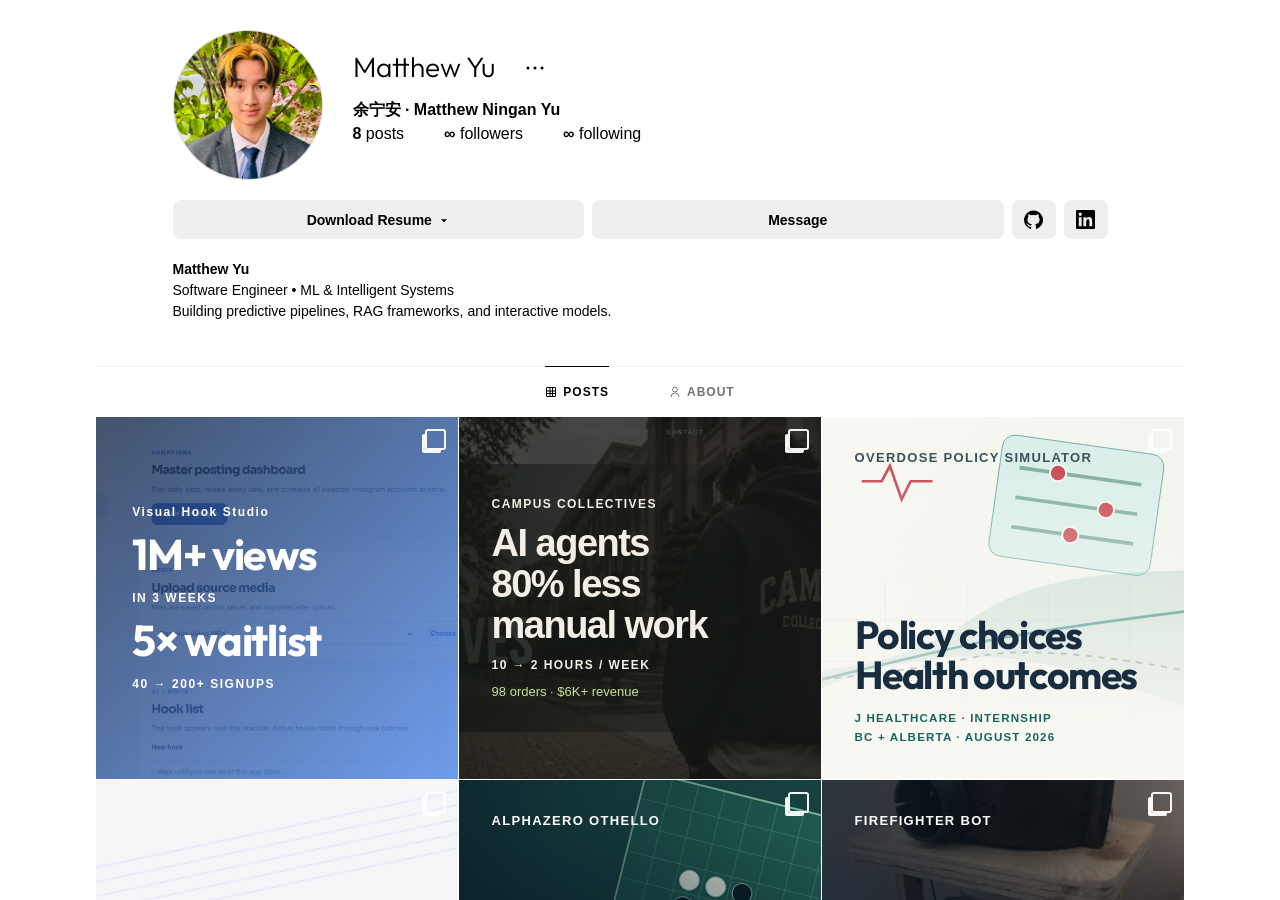
==== commit 2a92338f: "fix" ====
--- a/index.html
+++ b/index.html
@@ -5,7 +5,7 @@
   <meta name="viewport" content="width=device-width, initial-scale=1.0">
   <title>Matthew Yu • Portfolio</title>
   <link rel="icon" type="image/png" href="favicon.png">
-  <link rel="stylesheet" href="style.css?v=20261105-policy-ivory">
+  <link rel="stylesheet" href="style.css?v=20261107-about">
   <!-- Link to Google Fonts for modern typography -->
   <link href="https://fonts.googleapis.com/css2?family=Outfit:wght@300;400;500;600;700&family=Space+Grotesk:wght@400;500;600&display=swap" rel="stylesheet">
   <link rel="stylesheet" href="Campus%20Collectives/slides.css">
@@ -139,24 +139,22 @@
           <!-- ABOUT PAGE CONTENT: edit the text, bullets, and card labels in this block. -->
           <div class="about-hero-card">
             <div class="about-hero-copy">
-              <h2>Software Engineer</h2>
+              <p class="about-hero-eyebrow">Software Engineer</p>
+              <h2>Turning complex data<br>into <span>useful systems.</span></h2>
               <p class="about-hero-lede">
-                I build machine learning systems, data pipelines, and backend infrastructure.
+                I build machine learning models, data pipelines, and the backend infrastructure that brings them together.
               </p>
               <p class="about-hero-meta">
-                Currently studying Computer Engineering at the University of Waterloo.
+                <span class="about-education-mark" aria-hidden="true">W</span>
+                <span><strong>University of Waterloo</strong><br>Computer Engineering student</span>
               </p>
             </div>
 
-            <div class="about-cube-art" aria-hidden="true">
-              <span class="cube cube-a"></span>
-              <span class="cube cube-b"></span>
-              <span class="cube cube-c"></span>
-              <span class="cube cube-d"></span>
-              <span class="cube cube-e"></span>
-              <span class="cube cube-f"></span>
-              <span class="cube cube-g"></span>
-              <span class="cube cube-h"></span>
+            <div class="about-system-art" aria-hidden="true">
+              <span class="about-system-label">FROM INPUT TO IMPACT</span>
+              <div class="about-system-node"><span>01</span><div><strong>Data</strong><small>Structure the signal</small></div><b>↗</b></div>
+              <div class="about-system-node"><span>02</span><div><strong>Intelligence</strong><small>Learn from patterns</small></div><b>↗</b></div>
+              <div class="about-system-node"><span>03</span><div><strong>Systems</strong><small>Put it to work</small></div><b>↗</b></div>
             </div>
           </div>
 
--- a/style.css
+++ b/style.css
@@ -688,95 +688,121 @@
 }
 
 .about-hero-card {
-  position: relative;
   display: grid;
-  grid-template-columns: minmax(0, 1fr) 220px;
-  align-items: center;
-  min-height: 180px;
-  overflow: hidden;
-  border: 1px solid rgba(219, 219, 219, 0.75);
-  border-radius: 8px;
-  background:
-    radial-gradient(circle at 84% 22%, rgba(139, 92, 246, 0.16), transparent 34%),
-    linear-gradient(135deg, #ffffff 0%, #f8f9ff 48%, #fff4f6 100%);
-  box-shadow: 0 14px 34px rgba(15, 23, 42, 0.06);
+  grid-template-columns: minmax(0, 1fr) minmax(190px, 28%);
+  align-items: center;
+  gap: 36px;
+  border: 1px solid #dce5df;
+  border-radius: 16px;
+  background: radial-gradient(ellipse at 100% 0%, #e1ede5, transparent 65%), #f7f9f5;
   margin-bottom: 28px;
-  padding: 30px 34px;
-}
-
-.about-hero-copy {
-  position: relative;
-  z-index: 1;
-  max-width: 520px;
+  padding: 40px;
+  color: #203e36;
+}
+
+.about-hero-copy { min-width: 0; }
+
+.about-hero-eyebrow,
+.about-system-label {
+  font-family: var(--code-font);
+  font-size: 10px;
+  font-weight: 600;
+  line-height: 1.5;
+  letter-spacing: .12em;
+}
+
+.about-hero-eyebrow {
+  text-transform: uppercase;
+  color: #48695c;
+  margin-bottom: 18px;
 }
 
 .about-hero-copy h2 {
   font-family: var(--header-font);
-  font-size: 28px;
-  font-weight: 700;
+  font-size: clamp(30px, 3vw, 42px);
+  font-weight: 500;
   line-height: 1.12;
-  letter-spacing: 0;
-  color: var(--text-primary);
-  margin-bottom: 14px;
-}
+  letter-spacing: -.035em;
+  margin-bottom: 18px;
+}
+
+.about-hero-copy h2 span { color: #32735b; }
 
 .about-hero-lede {
-  max-width: 430px;
-  font-size: 16px;
+  max-width: 440px;
+  font-size: 15px;
+  line-height: 1.7;
+  color: #53645b;
+}
+
+.about-hero-meta {
+  display: flex;
+  align-items: center;
+  gap: 12px;
+  margin-top: 26px;
+  font-size: 12px;
+  line-height: 1.65;
+  color: #59665e;
+}
+
+.about-hero-meta strong {
+  color: #30483c;
   font-weight: 600;
-  line-height: 1.45;
-  color: var(--text-primary);
-  margin-bottom: 14px;
-}
-
-.about-hero-meta {
-  max-width: 430px;
-  font-size: 14px;
-  line-height: 1.55;
-  color: var(--text-secondary);
-}
-
-.about-cube-art {
+}
+
+.about-education-mark {
+  display: grid;
+  place-items: center;
+  flex: 0 0 34px;
+  height: 38px;
+  border: 1px solid #e3d2a2;
+  border-radius: 6px 6px 12px 12px;
+  background: #f5ecd4;
+  color: #715c27;
+  font: 600 18px var(--header-font);
+}
+
+.about-system-art {
+  display: flex;
+  flex-direction: column;
+  align-items: stretch;
+}
+
+.about-system-label {
+  margin-bottom: 18px;
+  color: #607367;
+  font-size: 9px;
+}
+
+.about-system-node {
   position: relative;
-  width: 180px;
-  height: 150px;
-  justify-self: center;
-}
-
-.cube {
-  position: absolute;
-  width: 38px;
-  height: 38px;
-  border-radius: 7px;
-  background: linear-gradient(145deg, #a78bfa 0%, #6d5dfc 54%, #38bdf8 100%);
-  box-shadow: 0 13px 18px rgba(79, 70, 229, 0.18);
-  transform: rotate(45deg) skew(-8deg, -8deg);
-}
-
-.cube::before,
-.cube::after {
+  display: flex;
+  align-items: center;
+  gap: 12px;
+  padding: 16px 14px;
+  border: 1px solid #d5e1d8;
+  border-radius: 10px;
+  background: #ffffffb3;
+  box-shadow: 0 6px 16px #254b3510;
+}
+
+.about-system-node + .about-system-node { margin-top: 18px; }
+.about-system-node + .about-system-node::before {
   content: "";
   position: absolute;
-  inset: 0;
-  border-radius: inherit;
-}
-
-.cube::before {
-  background: linear-gradient(145deg, rgba(255, 255, 255, 0.48), transparent 54%);
-}
-
-.cube::after {
-  border: 1px solid rgba(255, 255, 255, 0.32);
-}
-
-.cube-a { left: 76px; top: 6px; opacity: 0.82; }
-.cube-b { left: 42px; top: 42px; opacity: 0.9; }
-.cube-c { left: 86px; top: 42px; opacity: 1; }
-.cube-d { left: 120px; top: 42px; opacity: 0.84; }
-.cube-e { left: 8px; top: 78px; opacity: 0.88; }
-.cube-f { left: 52px; top: 78px; opacity: 0.95; }
-.cube-g { left: 96px; top: 78px; opacity: 0.88; }
-.cube-h { left: 130px; top: 112px; opacity: 0.7; }
+  height: 18px;
+  width: 1px;
+  background: #9eb9a7;
+  left: 24px;
+  bottom: 100%;
+}
+
+.about-system-node > span { font: 10px var(--code-font); color: #667c6e; }
+.about-system-node strong { display: block; font: 500 17px var(--header-font); }
+.about-system-node small { display: block; margin-top: 4px; font-size: 10px; color: #607367; }
+.about-system-node b { margin-left: auto; color: #648570; font-weight: 400; }
+.about-system-node:last-child { background: #244c3c; border-color: #244c3c; color: #fff; }
+.about-system-node:last-child :is(span, small, b) { color: #c0d7c7; }
 
 .about-card-grid {
   display: grid;
@@ -3761,36 +3787,15 @@
 
   .about-hero-card {
     grid-template-columns: 1fr;
-    min-height: 0;
-    padding: 24px 22px;
+    gap: 28px;
+    padding: 28px 24px;
     margin-bottom: 16px;
   }
 
-  .about-hero-copy h2 {
-    font-size: 24px;
-  }
-
-  .about-hero-lede {
-    font-size: 15px;
-  }
-
-  .about-hero-meta {
-    font-size: 13px;
-  }
-
-  .about-cube-art {
-    width: 140px;
-    height: 112px;
-    justify-self: end;
-    margin-top: 6px;
-    margin-right: -2px;
-    transform: scale(0.68);
-    transform-origin: right bottom;
-  }
-
-  .cube-h {
-    display: none;
-  }
+  .about-hero-copy h2 { font-size: clamp(30px, 7vw, 40px); }
+  .about-hero-lede { font-size: 14px; }
+  .about-system-art { border-top: 1px solid #d5e1d8; padding-top: 22px; }
+  .about-system-node { padding: 12px 14px; }
 
   .about-card-grid {
     grid-template-columns: 1fr;
